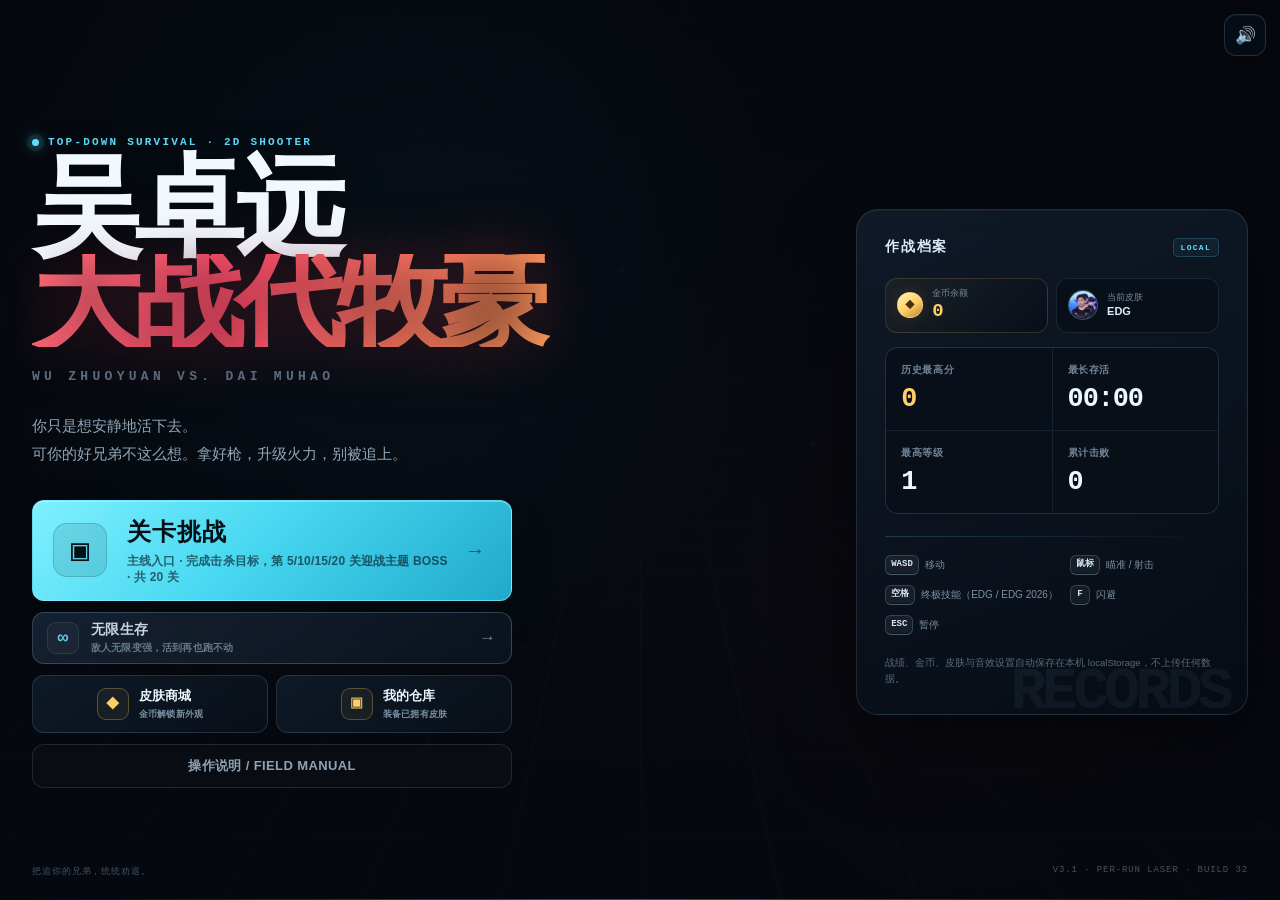
==== index.html @ ed02947d "Make judgment laser per-run only" ====
<!DOCTYPE html>
<html lang="zh-CN">
<head>
  <meta charset="UTF-8">
  <meta name="viewport" content="width=device-width, initial-scale=1.0, maximum-scale=1.0, user-scalable=no, viewport-fit=cover">
  <meta name="theme-color" content="#06090f">
  <meta name="color-scheme" content="dark">
  <meta name="description" content="《吴卓远大战代牧豪》是一款可直接在浏览器游玩的 2D 俯视角生存射击网页游戏。WASD 移动、鼠标瞄准射击，解锁手枪、冲锋枪、霰弹枪、狙击枪和火箭筒，在无限生存与 20 关最终挑战中击败精英追兵和 BOSS。五款皮肤升级为角色形态，EDG 与 EDG 2026 冠军赛限定版拥有各自 Q/E/空格终极技能与底部战斗 HUD；通关赚取金币，在第三关遭遇“吴朝阳的抉择”随机事件，并在第 20 关后进入最终通关结算。支持电脑与手机，免费在线玩。">
  <meta name="keywords" content="吴卓远大战代牧豪,吴卓远,代牧豪,2D射击游戏,俯视角射击,网页游戏,在线小游戏,HTML5游戏,Canvas游戏,生存射击,无限生存,枪战游戏,BOSS战,20关,最终关,角色形态,EDG2026,冠军赛,Q技能,E技能,R技能,暂停一下裁判,紧急转会,十六强重开,金币系统,皮肤商城,角色皮肤,随机事件,吴朝阳,随行伙伴,免费网页游戏">
  <meta name="robots" content="index,follow,max-image-preview:large,max-snippet:-1,max-video-preview:-1">
  <meta name="googlebot" content="index,follow,max-image-preview:large">
  <meta name="author" content="吴卓远大战代牧豪">
  <meta name="google-site-verification" content="rd6OLRNRY1GDaZBG1T4mu1S0ZRoL4ZhMaBnJX_eHh10">
  <meta name="applicable-device" content="pc,mobile">
  <meta name="format-detection" content="telephone=no">
  <meta name="mobile-web-app-capable" content="yes">
  <meta name="apple-mobile-web-app-capable" content="yes">
  <meta name="apple-mobile-web-app-status-bar-style" content="black-translucent">
  <meta name="apple-mobile-web-app-title" content="大战代牧豪">
  <title>吴卓远大战代牧豪 — 2D 俯视角射击生存网页游戏 | 在线免费玩</title>

  <meta property="og:type" content="website">
  <meta property="og:site_name" content="吴卓远大战代牧豪">
  <meta property="og:locale" content="zh_CN">
  <meta property="og:title" content="吴卓远大战代牧豪 — 在线 2D 俯视角生存射击游戏">
  <meta property="og:description" content="拿好枪，升级火力，别被好兄弟追上。五种枪械、精英敌人、BOSS 战、20 关最终挑战、五款角色形态，以及 EDG / EDG 2026 的独立 Q/E/空格终极技能，电脑与手机都能免费在线玩。">
  <meta property="og:image" content="https://qianfanqqq.github.io/wuzhuoyuan-vs-daimuhao/assets/og-cover.png">
  <meta property="og:image:width" content="1200">
  <meta property="og:image:height" content="630">
  <meta property="og:image:alt" content="《吴卓远大战代牧豪》2D 俯视角生存射击网页游戏封面">
  <meta property="og:url" content="https://qianfanqqq.github.io/wuzhuoyuan-vs-daimuhao/">
  <meta name="twitter:card" content="summary_large_image">
  <meta name="twitter:title" content="吴卓远大战代牧豪 — 在线 2D 俯视角生存射击游戏">
  <meta name="twitter:description" content="五种枪械、精英敌人、BOSS 战、20 关最终挑战、五款角色形态，以及 EDG / EDG 2026 的独立 Q/E/空格终极技能。打开浏览器，别被好兄弟追上。">
  <meta name="twitter:image" content="https://qianfanqqq.github.io/wuzhuoyuan-vs-daimuhao/assets/og-cover.png">

  <link id="canonicalLink" rel="canonical" href="https://qianfanqqq.github.io/wuzhuoyuan-vs-daimuhao/">
  <link rel="sitemap" type="application/xml" title="Sitemap" href="sitemap.xml">
  <link rel="manifest" href="site.webmanifest">
  <link rel="preload" as="image" href="assets/skins/edg.png?v=20261020-32" fetchpriority="high">
  <link rel="preload" as="image" href="assets/enemy.png?v=20261020-32" fetchpriority="high">
  <link rel="preload" as="image" href="assets/bullets/edg2026-pomegranate.png?v=20261020-32">
  <link rel="preload" as="image" href="assets/bullets/korean-kimchi.png?v=20261020-32">
  <link rel="preload" as="image" href="assets/bullets/bride-flower.png?v=20261020-32">
  <link rel="preload" as="image" href="assets/bullets/nun-black-sword.png?v=20261020-32">
  <link rel="preload" as="image" href="assets/events/wuchaoyang-portrait.jpg?v=20261020-32">
  <link rel="preload" as="image" href="assets/events/wuchaoyang-avatar.jpg?v=20261020-32">
  <link rel="preload" as="image" href="assets/events/huoda-portrait.jpg?v=20261020-32">
  <link rel="preload" as="image" href="assets/effects/korean-horse.jpg?v=20261020-32">
  <link rel="preload" as="image" href="assets/effects/bride-wings.png?v=20261020-32">
  <link rel="preload" as="image" href="assets/effects/nun-demon-sword.png?v=20261020-32">
  <link rel="preload" as="image" href="assets/effects/nun-demon-bullet.png?v=20261020-32">
  <link rel="preload" as="image" href="assets/effects/nun-tentacle.png?v=20261020-32">
  <link rel="preload" as="image" href="assets/effects/nun-tentacle-impact.png?v=20261020-32">
  <link rel="preload" as="image" href="assets/effects/nun-fire-sword.png?v=20261020-32">
  <link rel="preload" as="image" href="assets/effects/nun-fire-slash.png?v=20261020-32">
  <link rel="preload" as="image" href="assets/effects/nun-fire-enchanted.png?v=20261020-32">
  <link rel="preload" as="image" href="assets/effects/nun-fire-greatsword.png?v=20261020-32">
  <link rel="stylesheet" href="style.css?v=20261020-32">
  <link rel="icon" href="data:image/svg+xml,%3Csvg xmlns='http://www.w3.org/2000/svg' viewBox='0 0 64 64'%3E%3Ccircle cx='32' cy='32' r='30' fill='%230b1119' stroke='%235de1ff' stroke-width='4'/%3E%3Ccircle cx='32' cy='24' r='10' fill='%235de1ff'/%3E%3Cpath d='M14 55c2-13 9-19 18-19s16 6 18 19' fill='%235de1ff'/%3E%3C/svg%3E">
  <link rel="apple-touch-icon" sizes="180x180" href="assets/apple-touch-icon.png">
  <link rel="icon" type="image/png" sizes="192x192" href="assets/icon-192.png">

  <script type="application/ld+json">
  {
    "@context": "https://schema.org",
    "@graph": [
      {
        "@type": "WebSite",
        "name": "吴卓远大战代牧豪",
        "alternateName": "Wu Zhuoyuan vs. Dai Muhao",
        "url": "https://qianfanqqq.github.io/wuzhuoyuan-vs-daimuhao/",
        "description": "一款可直接在浏览器游玩的 2D 俯视角生存射击网页游戏。",
        "inLanguage": "zh-CN"
      },
      {
        "@type": "VideoGame",
        "name": "吴卓远大战代牧豪",
        "alternateName": "Wu Zhuoyuan vs. Dai Muhao",
        "url": "https://qianfanqqq.github.io/wuzhuoyuan-vs-daimuhao/",
        "description": "《吴卓远大战代牧豪》是一款 HTML5 Canvas 制作的 2D 俯视角生存射击网页游戏。玩家可以使用五种枪械、冲刺、换弹和随机升级，在无限生存与 20 关关卡挑战中对抗精英追兵和 BOSS；五款皮肤升级为角色形态，EDG 与 EDG 2026 冠军赛限定版拥有独立的 Q/E/空格终极技能；完成第 20 关进入最终通关结算，通关赚取金币，解锁并装备角色。",
        "genre": ["Survival", "Shooter", "Top-down shooter", "Action"],
        "gamePlatform": ["Web browser", "PC", "Mobile web"],
        "applicationCategory": "Game",
        "operatingSystem": "Any",
        "inLanguage": "zh-CN",
        "isAccessibleForFree": true,
        "playMode": ["SinglePlayer"],
        "offers": {
          "@type": "Offer",
          "price": "0",
          "priceCurrency": "CNY",
          "availability": "https://schema.org/InStock"
        },
        "image": "https://qianfanqqq.github.io/wuzhuoyuan-vs-daimuhao/assets/og-cover.png",
        "screenshot": "https://qianfanqqq.github.io/wuzhuoyuan-vs-daimuhao/screenshots/desktop-gameplay.png"
      }
    ]
  }
  </script>

  <script>
    (function () {
      if (location.protocol !== 'http:' && location.protocol !== 'https:') return;
      var baseUrl = location.origin + location.pathname.replace(/index\.html$/i, '');
      var canonical = document.getElementById('canonicalLink');
      var ogUrl = document.querySelector('meta[property="og:url"]');
      var ogImage = document.querySelector('meta[property="og:image"]');
      var twitterImage = document.querySelector('meta[name="twitter:image"]');
      if (canonical) canonical.setAttribute('href', baseUrl);
      if (ogUrl) ogUrl.setAttribute('content', baseUrl);
      if (ogImage) ogImage.setAttribute('content', new URL('assets/og-cover.png', baseUrl).href);
      if (twitterImage) twitterImage.setAttribute('content', new URL('assets/og-cover.png', baseUrl).href);
    })();
  </script>
</head>
<body data-state="menu">
  <canvas id="gameCanvas" aria-label="吴卓远大战代牧豪游戏画面"></canvas>
  <div class="screen-fx" aria-hidden="true"></div>

  <noscript>
    <div class="seo-fallback">
      <div class="seo-fallback-panel">
        <p class="eyebrow">WU ZHUOYUAN VS. DAI MUHAO</p>
        <h2>吴卓远大战代牧豪 — 2D 俯视角生存射击网页游戏</h2>
        <p>你只是想安静地活下去，可你的好兄弟不这么想。拿好枪，升级火力，别被追上。</p>
        <p>本游戏使用 HTML5 Canvas 原生开发，无需下载客户端，支持电脑和手机浏览器。游戏包含无限生存与关卡挑战两种模式，手枪、冲锋枪、霰弹枪、狙击枪和火箭筒五种枪械，普通敌人、精英敌人与拥有特殊攻击模式的 BOSS。</p>
        <h3>操作方式</h3>
        <p>电脑端：WASD 移动，鼠标瞄准，左键射击，R 换弹，Q/E 释放形态技能，空格释放已实装形态的终极技能，F 闪避，Tab 查看属性，数字键 1–5 切换枪械，ESC 暂停。手机端：左侧摇杆移动，右侧摇杆瞄准，并使用开火、换弹、冲刺、切枪和屏幕底部横向技能按钮。</p>
        <p>请启用 JavaScript 后开始游戏。</p>
      </div>
    </div>
  </noscript>

  <div class="top-controls">
    <button id="soundToggle" class="icon-button" type="button" title="音效开关" aria-label="音效开关">
      <span id="soundIcon" aria-hidden="true">🔊</span>
    </button>
    <button id="pauseButton" class="icon-button pause-button" type="button" title="暂停游戏（ESC）" aria-label="暂停游戏">
      <span aria-hidden="true">Ⅱ</span>
    </button>
  </div>

  <!-- 底部技能栏：桌面与手机共用同一套 DOM 和同一套技能逻辑 -->
  <div id="skillBar" class="skill-bar" aria-label="角色技能">
    <button class="skill-slot skill-q" data-skill="q" type="button" aria-label="Q 极速射击">
      <img class="skill-icon" src="assets/skills/edg-q.svg?v=20261020-32" alt="">
      <span class="skill-key">Q</span>
      <span class="skill-cd-mask" aria-hidden="true"></span>
      <span class="skill-timer" aria-hidden="true"></span>
      <span class="skill-name">极速射击</span>
    </button>
    <button class="skill-slot skill-e" data-skill="e" type="button" aria-label="E 嗜血杀戮">
      <img class="skill-icon" src="assets/skills/edg-e.svg?v=20261020-32" alt="">
      <span class="skill-key">E</span>
      <span class="skill-cd-mask" aria-hidden="true"></span>
      <span class="skill-timer" aria-hidden="true"></span>
      <span class="skill-name">嗜血杀戮</span>
    </button>
    <button class="skill-slot skill-r" data-skill="r" type="button" aria-label="R 终极裁决">
      <img class="skill-icon" src="assets/skills/edg-r.svg?v=20261020-32" alt="">
      <span class="skill-key">空格</span>
      <span class="skill-cd-mask" aria-hidden="true"></span>
      <span class="skill-timer" aria-hidden="true"></span>
      <span class="skill-name">终极裁决</span>
    </button>
    <span class="skill-lock-note">该形态技能尚未开放</span>
  </div>

  <aside id="statsPanel" class="stats-panel" aria-label="角色属性面板" hidden>
    <header class="stats-head">
      <div>
        <p class="eyebrow">FORM STATUS</p>
        <h2 id="statsFormName">EDG</h2>
        <p id="statsFormTitle" class="stats-form-title">极速枪手</p>
      </div>
      <button id="statsCloseBtn" class="icon-button stats-close" type="button" aria-label="关闭属性面板">×</button>
    </header>
    <div class="stats-scroll">
      <section class="stats-section">
        <h3>基础属性</h3>
        <div class="stats-grid">
          <div><span>当前生命</span><strong data-stat="hp">0 / 0</strong></div>
          <div><span>等级</span><strong data-stat="level">1</strong></div>
          <div><span>经验</span><strong data-stat="xp">0 / 0</strong></div>
          <div><span>移动速度</span><strong data-stat="move">0</strong></div>
          <div><span>冲刺冷却</span><strong data-stat="dash">0.0s</strong></div>
          <div><span>当前形态</span><strong data-stat="form">EDG</strong></div>
        </div>
      </section>

      <section class="stats-section">
        <h3>攻击属性</h3>
        <div class="stats-grid">
          <div><span>当前武器</span><strong data-stat="weapon">手枪</strong></div>
          <div><span>基础伤害</span><strong data-stat="baseDamage">0</strong></div>
          <div><span>实际伤害</span><strong data-stat="finalDamage">0</strong></div>
          <div><span>暴击率</span><strong data-stat="critChance">0%</strong></div>
          <div><span>暴击伤害</span><strong data-stat="critDamage">0%</strong></div>
          <div><span>基础射速</span><strong data-stat="baseFireRate">0 /s</strong></div>
          <div><span>实际射速</span><strong data-stat="finalFireRate">0 /s</strong></div>
          <div><span>弹匣容量</span><strong data-stat="mag">0</strong></div>
          <div><span>备用弹药</span><strong data-stat="reserve">—</strong></div>
          <div><span>装填时间</span><strong data-stat="reload">0.0s</strong></div>
          <div><span>穿透能力</span><strong data-stat="pierce">0</strong></div>
          <div><span>当前弹药</span><strong data-stat="ammo">0</strong></div>
        </div>
      </section>

      <section class="stats-section">
        <h3>加成明细</h3>
        <div class="stats-grid">
          <div><span>武器伤害加成</span><strong data-stat="damageBonus">+0%</strong></div>
          <div><span>射速加成</span><strong data-stat="fireRateBonus">+0%</strong></div>
          <div><span>弹药容量加成</span><strong data-stat="magBonus">+0</strong></div>
          <div><span>装填速度加成</span><strong data-stat="reloadBonus">+0%</strong></div>
          <div><span>暴击率加成</span><strong data-stat="critBonus">+0%</strong></div>
          <div><span>暴击伤害加成</span><strong data-stat="critDamageBonus">+0%</strong></div>
        </div>
      </section>

      <section class="stats-section">
        <h3>技能属性</h3>
        <div class="stats-grid">
          <div><span data-stat-label="qState">Q · 极速射击</span><strong data-stat="qState">就绪</strong></div>
          <div><span data-stat-label="eState">E · 嗜血杀戮</span><strong data-stat="eState">就绪</strong></div>
          <div><span data-stat-label="rCharge">R · 击杀充能</span><strong data-stat="rCharge">0 / 30</strong></div>
          <div><span data-stat-label="rShots">R · 镰刀弹</span><strong data-stat="rShots">0 / 5</strong></div>
          <div><span>当前技能持续</span><strong data-stat="skillDuration">0.0s</strong></div>
        </div>
      </section>
      <p class="stats-note">仅显示当前系统真实存在的属性；未实现的成长加成不会虚构。</p>
    </div>
  </aside>

  <main id="uiLayer">
    <!-- ===================== 主菜单 ===================== -->
    <section id="menuScreen" class="screen menu-screen active" aria-label="主菜单">
      <div class="menu-shell">
        <div class="hero">
          <div class="eyebrow"><span class="pulse-dot"></span> TOP-DOWN SURVIVAL · 2D SHOOTER</div>
          <h1 class="game-title">
            <span class="title-line">吴卓远</span>
            <span class="title-line title-accent">大战代牧豪</span>
          </h1>
          <p class="game-subtitle">WU ZHUOYUAN VS. DAI MUHAO</p>
          <p class="game-desc">
            你只是想安静地活下去。<br>
            可你的好兄弟不这么想。拿好枪，升级火力，别被追上。
          </p>

          <div class="menu-buttons">
            <button id="startStageBtn" class="btn btn-primary mode-button mode-button-stage" type="button">
              <span class="mode-icon" aria-hidden="true">▣</span>
              <span class="mode-copy"><strong>关卡挑战</strong><small>主线入口 · 完成击杀目标，第 5/10/15/20 关迎战主题 BOSS · 共 20 关</small></span>
              <span class="button-arrow" aria-hidden="true">→</span>
            </button>
            <button id="startSurvivalBtn" class="btn btn-secondary mode-button mode-button-survival" type="button">
              <span class="mode-icon" aria-hidden="true">∞</span>
              <span class="mode-copy"><strong>无限生存</strong><small>敌人无限变强，活到再也跑不动</small></span>
              <span class="button-arrow" aria-hidden="true">→</span>
            </button>
            <div class="menu-store-row">
              <button id="menuShopBtn" class="btn btn-store-entry" type="button">
                <span class="store-entry-icon" aria-hidden="true">◆</span>
                <span class="store-entry-copy"><strong>皮肤商城</strong><small>金币解锁新外观</small></span>
              </button>
              <button id="menuInventoryBtn" class="btn btn-store-entry" type="button">
                <span class="store-entry-icon" aria-hidden="true">▣</span>
                <span class="store-entry-copy"><strong>我的仓库</strong><small>装备已拥有皮肤</small></span>
              </button>
            </div>
            <button id="instructionsBtn" class="btn btn-ghost" type="button">操作说明 / FIELD MANUAL</button>
          </div>
        </div>

        <aside class="records-panel" aria-label="历史记录">
          <div class="panel-heading">
            <span>作战档案</span>
            <span class="panel-tag">LOCAL</span>
          </div>
          <div class="player-meta">
            <div class="wallet-tile">
              <span class="coin-orb" aria-hidden="true">◆</span>
              <div class="wallet-copy"><span>金币余额</span><strong id="menuCoins">0</strong></div>
            </div>
            <div class="equipped-tile">
              <img id="menuSkinImage" src="assets/skins/edg.png?v=20261020-32" alt="当前装备皮肤">
              <div class="wallet-copy"><span>当前皮肤</span><strong id="menuSkinName">EDG</strong></div>
            </div>
          </div>
          <div class="record-grid">
            <div class="record-item">
              <span class="record-label">历史最高分</span>
              <strong id="bestScore" class="record-value">0</strong>
            </div>
            <div class="record-item">
              <span class="record-label">最长存活</span>
              <strong id="bestTime" class="record-value">00:00</strong>
            </div>
            <div class="record-item">
              <span class="record-label">最高等级</span>
              <strong id="bestLevel" class="record-value">1</strong>
            </div>
            <div class="record-item">
              <span class="record-label">累计击败</span>
              <strong id="totalKills" class="record-value">0</strong>
            </div>
          </div>
          <div class="records-divider"></div>
          <div class="quick-controls">
            <span><kbd>WASD</kbd> 移动</span>
            <span><kbd>鼠标</kbd> 瞄准 / 射击</span>
            <span><kbd>空格</kbd> 终极技能（EDG / EDG 2026）</span>
            <span><kbd>F</kbd> 闪避</span>
            <span><kbd>ESC</kbd> 暂停</span>
          </div>
          <p class="save-note">战绩、金币、皮肤与音效设置自动保存在本机 localStorage，不上传任何数据。</p>
        </aside>
      </div>
      <div class="menu-footer">
        <span>把追你的兄弟，统统劝退。</span>
        <span class="menu-footer-version">v3.1 · PER-RUN LASER · BUILD 32</span>
      </div>
    </section>

    <!-- ===================== 升级 ===================== -->
    <section id="upgradeScreen" class="screen overlay-screen upgrade-screen" aria-label="升级界面">
      <div class="upgrade-shell">
        <div class="upgrade-heading">
          <p class="eyebrow">LEVEL UP · 战力提升</p>
          <h2>选择一项强化</h2>
          <p class="upgrade-sub" id="upgradeSub">游戏已暂停。每一次选择都会真实改变你的属性。</p>
        </div>
        <div id="upgradeCards" class="upgrade-cards"></div>
        <p class="upgrade-hint">点击卡片，或按 <kbd>1</kbd> / <kbd>2</kbd> / <kbd>3</kbd> 选择</p>
      </div>
    </section>

    <!-- ===================== 暂停 ===================== -->
    <section id="pauseScreen" class="screen overlay-screen pause-screen" aria-label="暂停界面">
      <div class="panel pause-panel">
        <p class="eyebrow">TAKE A BREATH</p>
        <h2>暂停一下</h2>
        <p class="panel-sub" id="pauseMode">无限生存 · 游戏已暂停</p>
        <div class="pause-stats">
          <div><span>存活时间</span><strong id="pauseTime">00:00</strong></div>
          <div><span>击败敌人</span><strong id="pauseKills">0</strong></div>
          <div><span>当前等级</span><strong id="pauseLevel">1</strong></div>
        </div>
        <div class="pause-store-actions">
          <button id="pauseShopBtn" class="btn btn-ghost" type="button">皮肤商城</button>
          <button id="pauseInventoryBtn" class="btn btn-ghost" type="button">我的仓库</button>
          <button id="pauseStatsBtn" class="btn btn-ghost" type="button">属性面板</button>
          <button id="pauseSkillsBtn" class="btn btn-ghost" type="button">技能介绍</button>
        </div>
        <div class="panel-actions">
          <button id="resumeBtn" class="btn btn-primary" type="button">继续游戏</button>
          <button id="pauseRestartBtn" class="btn btn-secondary" type="button">重新开始</button>
          <button id="pauseMenuBtn" class="btn btn-ghost" type="button">返回主菜单</button>
        </div>
        <p class="panel-tip">按 <kbd>ESC</kbd> 或 <kbd>P</kbd> 继续</p>
      </div>
    </section>

    <!-- ===================== 技能介绍 ===================== -->
    <section id="skillIntroScreen" class="screen overlay-screen skill-intro-screen" aria-label="技能介绍">
      <div class="panel skill-intro-panel">
        <div class="skill-intro-head">
          <div>
            <p class="eyebrow">SKILL BRIEF</p>
            <h2>技能介绍</h2>
            <p class="panel-sub" id="skillIntroForm">当前形态</p>
          </div>
          <button id="skillIntroClose" class="skill-intro-close" type="button" aria-label="关闭技能介绍">×</button>
        </div>
        <div id="skillIntroGrid" class="skill-intro-grid"></div>
        <div class="panel-actions">
          <button id="skillIntroBack" class="btn btn-primary" type="button">返回暂停</button>
        </div>
      </div>
    </section>

    <!-- ===================== 结算 ===================== -->
    <section id="gameOverScreen" class="screen overlay-screen gameover-screen" aria-label="游戏结算">
      <div class="panel result-panel">
        <p class="eyebrow danger">RUN TERMINATED</p>
        <h2 id="resultTitle">你被追上了……</h2>
        <p class="panel-sub" id="gameOverMode">无限生存 · 本局结束</p>
        <div id="newRecordBadge" class="new-record" hidden>★ 新纪录</div>

        <div class="result-score-wrap">
          <span>最终得分</span>
          <strong id="resultScore">0</strong>
        </div>

        <div class="result-stats">
          <div><span>存活时间</span><strong id="resultTime">00:00</strong></div>
          <div><span>击败敌人</span><strong id="resultKills">0</strong></div>
          <div><span>最高等级</span><strong id="resultLevel">1</strong></div>
          <div id="resultStageWrap"><span>到达关卡</span><strong id="resultStage">1</strong></div>
        </div>

        <p class="result-best" id="gameOverBest">历史最高分：0</p>

        <div class="panel-actions row-actions">
          <button id="restartBtn" class="btn btn-primary" type="button">重新开始</button>
          <button id="gameOverMenuBtn" class="btn btn-secondary" type="button">返回主菜单</button>
        </div>
        <p class="result-quote">“下次，别追了。”</p>
      </div>
    </section>

    <!-- ===================== 最终通关 ===================== -->
    <section id="victoryScreen" class="screen overlay-screen victory-screen" aria-label="最终通关结算">
      <div class="victory-panel">
        <p class="eyebrow">FINAL STAGE CLEAR · 第 20 关</p>
        <div class="victory-emblem" aria-hidden="true"><span>20</span></div>
        <h2>恭喜通关！</h2>
        <p class="victory-subtitle">你完成了全部 20 关，追兵的故事暂时告一段落。</p>
        <div id="victoryRecordBadge" class="victory-record-badge" hidden></div>

        <div class="victory-stats">
          <div><span>通关关卡</span><strong id="victoryStage">20</strong></div>
          <div><span>击败敌人</span><strong id="victoryKills">0</strong></div>
          <div><span>本局获得金币</span><strong id="victoryCoins">0</strong></div>
          <div><span>存活时间</span><strong id="victoryTime">00:00</strong></div>
          <div><span>最终得分</span><strong id="victoryScore">0</strong></div>
        </div>

        <p class="victory-best" id="victoryBest">历史最高分：0</p>
        <div class="victory-actions">
          <button id="victoryRestartBtn" class="btn btn-primary" type="button">重新开始</button>
          <button id="victoryMenuBtn" class="btn btn-secondary" type="button">返回主菜单</button>
        </div>
        <p class="victory-quote">“这一次，终于没人追了。”</p>
      </div>
    </section>

    <!-- ===================== 皮肤商城 ===================== -->
    <section id="shopScreen" class="screen overlay-screen store-screen" aria-label="皮肤商城">
      <div class="store-shell">
        <header class="store-header">
          <button id="shopBackBtn" class="icon-button store-back" type="button" aria-label="返回上一级">←</button>
          <div class="store-heading">
            <p class="eyebrow">SKIN STORE · 外观收藏</p>
            <h2>皮肤商城</h2>
            <p>使用关卡金币解锁角色外观。皮肤只改变外观，不影响生命、碰撞、枪械或技能。</p>
          </div>
          <div class="store-wallet">
            <span class="coin-orb" aria-hidden="true">◆</span>
            <div><span>金币余额</span><strong id="shopCoins">0</strong></div>
          </div>
        </header>
        <div id="shopMessage" class="store-message" aria-live="polite"></div>
        <div id="shopCards" class="store-grid" aria-label="皮肤商品列表"></div>
        <p class="store-footnote">默认皮肤 EDG 永久拥有。购买后需要手动点击“装备”，不会自动覆盖当前外观。</p>
      </div>
    </section>

    <!-- ===================== 皮肤仓库 ===================== -->
    <section id="inventoryScreen" class="screen overlay-screen store-screen" aria-label="皮肤仓库">
      <div class="store-shell">
        <header class="store-header">
          <button id="inventoryBackBtn" class="icon-button store-back" type="button" aria-label="返回上一级">←</button>
          <div class="store-heading">
            <p class="eyebrow">SKIN VAULT · 我的收藏</p>
            <h2>我的仓库</h2>
            <p>这里只显示已经拥有的皮肤。切换装备不消耗金币。</p>
          </div>
          <div class="store-wallet">
            <span class="coin-orb" aria-hidden="true">◆</span>
            <div><span>金币余额</span><strong id="inventoryCoins">0</strong></div>
          </div>
        </header>
        <div class="inventory-summary">
          <div><span>已拥有皮肤</span><strong id="inventoryCount">1 / 5</strong></div>
          <div><span>当前装备</span><strong id="inventoryEquipped">EDG</strong></div>
        </div>
        <div id="inventoryMessage" class="store-message" aria-live="polite"></div>
        <div id="inventoryCards" class="store-grid inventory-grid" aria-label="已拥有皮肤列表"></div>
        <p class="store-footnote">未拥有的皮肤不会出现在仓库中。装备状态会自动保存到本机。</p>
      </div>
    </section>

    <!-- ===================== 随机事件：吴朝阳的抉择 ===================== -->
    <section id="eventScreen" class="screen overlay-screen event-screen" aria-label="随机事件：吴朝阳的抉择">
      <div class="event-panel" id="eventPanel">
        <div class="event-portrait-col">
          <div class="event-portrait-frame" id="eventPortraitFrame">
            <div class="event-portrait-fallback" aria-hidden="true">吴</div>
            <img id="eventPortrait" alt="吴朝阳立绘">
            <div class="event-portrait-vignette" aria-hidden="true"></div>
            <div class="event-portrait-stamp">EVENT 01</div>
            <div class="event-hearts" id="eventHearts" aria-hidden="true"></div>
          </div>
          <div class="event-affinity">
            <div class="event-affinity-label"><span>好感度</span><strong id="eventAffinityValue">0</strong></div>
            <div class="event-affinity-track"><span id="eventAffinityFill"></span></div>
            <span class="event-affinity-note" id="eventAffinityNote">随行伙伴：未解锁</span>
          </div>
        </div>
        <div class="event-copy">
          <div class="event-topline">
            <span class="eyebrow">RANDOM EVENT · 第三关之后</span>
            <span class="panel-tag">STORY</span>
          </div>
          <div class="event-speaker">
            <h2 id="eventName">吴朝阳</h2>
            <span id="eventRole">第三关尽头的不速之客</span>
          </div>
          <p class="event-text" id="eventText" aria-live="polite"></p>
          <div class="event-choices" id="eventChoices"></div>
          <div class="event-footer" id="eventFooter"></div>
        </div>
      </div>
    </section>

    <!-- ===================== 事件奖励 ===================== -->
    <section id="eventRewardScreen" class="screen overlay-screen event-screen event-reward-screen" aria-label="吴朝阳的抉择：战斗奖励">
      <div class="event-reward-panel">
        <div class="event-reward-head">
          <p class="eyebrow">EVENT CLEAR · 吴朝阳的抉择</p>
          <h2 id="eventRewardTitle">战斗胜利</h2>
          <p id="eventRewardText">你击败了抉择之影，获得了一次选择强化词条的机会。</p>
        </div>
        <div class="event-coin-award">
          <span class="coin-orb" aria-hidden="true">◆</span>
          <div><span>金币奖励</span><strong id="eventCoinReward">+500</strong></div>
          <small id="eventCoinNote">首次击败奖励</small>
        </div>
        <div id="eventRewardCards" class="event-reward-cards"></div>
        <div id="eventRewardFooter" class="event-reward-footer"></div>
      </div>
    </section>

    <!-- ===================== 操作说明 ===================== -->
    <div id="instructionsModal" class="modal" hidden>
      <div class="modal-card" role="dialog" aria-modal="true" aria-labelledby="instructionsTitle">
        <div class="modal-header">
          <div>
            <p class="eyebrow">FIELD MANUAL</p>
            <h2 id="instructionsTitle">操作说明</h2>
          </div>
          <button id="closeInstructionsBtn" class="icon-button close-button" type="button" aria-label="关闭操作说明">×</button>
        </div>

        <div class="control-columns">
          <section class="control-block">
            <h3><span class="control-icon">⌨</span> 电脑端</h3>
            <ul class="key-list">
              <li><span><kbd>W</kbd><kbd>A</kbd><kbd>S</kbd><kbd>D</kbd></span><em>向任意方向移动</em></li>
              <li><span><kbd>鼠标</kbd></span><em>瞄准，准星方向即子弹方向</em></li>
              <li><span><kbd>鼠标左键</kbd></span><em>射击 / 按住连续射击</em></li>
              <li><span><kbd>R</kbd></span><em>换弹</em></li>
              <li><span><kbd>Q</kbd> / <kbd>E</kbd> / <kbd>空格</kbd></span><em>释放当前形态技能；空格为已实装形态的大招</em></li>
              <li><span><kbd>Tab</kbd></span><em>显示 / 隐藏角色属性面板</em></li>
              <li><span><kbd>空格</kbd></span><em>EDG / EDG 2026 终极技能；其他形态仍为冲刺</em></li>
              <li><span><kbd>F</kbd></span><em>闪避（有冷却，闪避时无敌）</em></li>
              <li><span><kbd>1</kbd>—<kbd>5</kbd></span><em>切换已解锁的枪械</em></li>
              <li><span><kbd>ESC</kbd> / <kbd>P</kbd></span><em>暂停 / 继续</em></li>
            </ul>
          </section>

          <section class="control-block">
            <h3><span class="control-icon">◉</span> 手机端</h3>
            <ul class="key-list">
              <li><span><kbd>左摇杆</kbd></span><em>移动</em></li>
              <li><span><kbd>右摇杆</kbd></span><em>瞄准</em></li>
              <li><span><kbd>射击</kbd></span><em>开火（未操作右摇杆时会辅助瞄准最近敌人）</em></li>
              <li><span><kbd>换弹</kbd></span><em>手动装填</em></li>
              <li><span><kbd>冲刺</kbd></span><em>短距离无敌位移</em></li>
              <li><span><kbd>切枪</kbd></span><em>在已解锁枪械间循环切换</em></li>
              <li><span><kbd>Q / E / R</kbd></span><em>点击屏幕底部横向技能图标释放；R 图标代表大招，不绑定键盘 R</em></li>
            </ul>
          </section>
        </div>

        <div class="manual-note">
          <strong>生存提示：</strong>击杀敌人会掉落经验球，升级时可在三张卡片中选择强化。数字键切换枪械时，未解锁的枪械无法使用。每隔一段时间会出现拥有独立血条的 BOSS。
        </div>

        <button id="instructionsDoneBtn" class="btn btn-primary modal-done" type="button">了解了，开跑</button>
      </div>
    </div>
  </main>

  <!-- ===================== 手机虚拟控制 ===================== -->
  <div id="touchControls" class="touch-controls" aria-hidden="true">
    <div id="moveJoystick" class="joystick move-joystick">
      <div id="moveStick" class="joystick-base">
        <span class="joystick-cross"></span>
        <div id="moveKnob" class="joystick-knob"></div>
      </div>
      <span class="joystick-label">移动</span>
    </div>

    <div id="aimJoystick" class="joystick aim-joystick">
      <div id="aimStick" class="joystick-base aim-base">
        <span class="joystick-cross"></span>
        <div id="aimKnob" class="joystick-knob"></div>
      </div>
      <span class="joystick-label">瞄准</span>
    </div>

    <div class="touch-actions">
      <button id="fireBtn" class="touch-button fire-button" type="button" aria-label="射击">开火</button>
      <button id="dashBtn" class="touch-button dash-button" type="button" aria-label="冲刺">冲刺</button>
      <button id="reloadBtn" class="touch-button small-button reload-button" type="button" aria-label="换弹">换弹</button>
      <button id="switchBtn" class="touch-button small-button switch-button" type="button" aria-label="切换枪械">切枪</button>
    </div>
  </div>

  <div id="rotateHint" class="rotate-hint" role="dialog" aria-modal="true" aria-label="请横屏游玩">
    <div class="rotate-card">
      <div class="rotate-icon" aria-hidden="true">↻</div>
      <strong>请将手机横置</strong>
      <p>本游戏已统一为横屏战斗，横屏后会自动恢复操作。</p>
      <button id="rotateLockBtn" class="btn btn-primary" type="button">全屏并锁定横屏</button>
      <small id="rotateHintMsg">若浏览器不允许自动旋转，请手动旋转手机。</small>
    </div>
  </div>

  <script src="events.js?v=20261020-32" defer></script>
  <script src="forms.js?v=20261020-32" defer></script>
  <script src="game.js?v=20261020-32" defer></script>
</body>
</html>
---- style.css ----
/* =========================================================
   《吴卓远大战代牧豪》— 暗色现代游戏 UI
   纯 HTML / CSS / Canvas，无外部资源
   ========================================================= */

:root {
  --bg: #05080e;
  --bg-soft: #090f19;
  --panel: rgba(11, 18, 29, 0.88);
  --panel-strong: rgba(13, 22, 35, 0.97);
  --line: rgba(120, 188, 220, 0.17);
  --line-strong: rgba(93, 225, 255, 0.42);
  --text: #e9f4ff;
  --muted: #8194aa;
  --muted-strong: #a9bdce;
  --cyan: #5de1ff;
  --cyan-deep: #16a8c8;
  --red: #ff4f6d;
  --orange: #ffad54;
  --gold: #ffcf66;
  --green: #66e6a8;
  --violet: #a78bfa;
  --shadow: 0 30px 90px rgba(0, 0, 0, 0.55);
  --radius: 18px;
  --font-main: "Segoe UI", "PingFang SC", "Hiragino Sans GB", "Microsoft YaHei", "Noto Sans SC", sans-serif;
  --font-mono: "Cascadia Mono", "SFMono-Regular", Consolas, "Liberation Mono", monospace;
}

* {
  box-sizing: border-box;
}

[hidden] {
  display: none !important;
}

html,
body {
  width: 100%;
  height: 100%;
  margin: 0;
  padding: 0;
}

html {
  background: var(--bg);
  color-scheme: dark;
}

body {
  position: fixed;
  inset: 0;
  overflow: hidden;
  overscroll-behavior: none;
  background:
    radial-gradient(circle at 18% 12%, rgba(28, 108, 139, 0.16), transparent 36%),
    radial-gradient(circle at 82% 88%, rgba(120, 30, 54, 0.12), transparent 38%),
    var(--bg);
  color: var(--text);
  font-family: var(--font-main);
  font-size: 16px;
  -webkit-font-smoothing: antialiased;
  text-rendering: optimizeLegibility;
  user-select: none;
  -webkit-user-select: none;
  -webkit-tap-highlight-color: transparent;
}

button,
input,
select {
  font: inherit;
}

button {
  color: inherit;
  -webkit-tap-highlight-color: transparent;
}

button:focus {
  outline: none;
}

button:focus-visible {
  outline: 2px solid var(--cyan);
  outline-offset: 3px;
}

::selection {
  color: #071018;
  background: var(--cyan);
}

#gameCanvas {
  position: fixed;
  inset: 0;
  display: block;
  width: 100vw;
  height: 100vh;
  height: 100dvh;
  touch-action: none;
  background: var(--bg);
}

/* 无 JavaScript 时的可读内容，同时供不支持脚本的抓取器读取。 */
.seo-fallback {
  position: fixed;
  inset: 0;
  z-index: 300;
  display: grid;
  padding: 24px;
  place-items: center;
  overflow-y: auto;
  background:
    radial-gradient(circle at 25% 20%, rgba(25, 127, 159, 0.2), transparent 40%),
    radial-gradient(circle at 80% 82%, rgba(153, 39, 64, 0.17), transparent 42%),
    #05080e;
}

.seo-fallback-panel {
  width: min(720px, 100%);
  padding: 34px;
  border: 1px solid var(--line);
  border-radius: 22px;
  background: rgba(9, 16, 26, 0.9);
  box-shadow: var(--shadow);
}

.seo-fallback-panel h2 {
  margin-bottom: 18px;
  color: #f1f9ff;
  font-size: clamp(26px, 5vw, 40px);
  line-height: 1.2;
}

.seo-fallback-panel h3 {
  margin: 24px 0 8px;
  color: var(--cyan);
  font-size: 18px;
}

.seo-fallback-panel p {
  color: #9db1c2;
  font-size: 14px;
  line-height: 1.85;
}

.seo-fallback-panel .eyebrow {
  color: var(--cyan);
}

body[data-state="playing"]:not(.touch) #gameCanvas {
  cursor: none;
}

/* 很轻的 CRT 扫描线与暗角，不拦截操作 */
.screen-fx {
  position: fixed;
  inset: 0;
  z-index: 4;
  pointer-events: none;
  opacity: 0.38;
  background:
    radial-gradient(ellipse at center, transparent 48%, rgba(0, 0, 0, 0.55) 118%),
    repeating-linear-gradient(
      to bottom,
      rgba(255, 255, 255, 0.016) 0,
      rgba(255, 255, 255, 0.016) 1px,
      transparent 1px,
      transparent 4px
    );
  mix-blend-mode: normal;
}

/* =========================================================
   通用屏幕与面板
   ========================================================= */

.screen {
  position: fixed;
  inset: 0;
  z-index: 20;
  display: none;
  width: 100%;
  min-height: 100vh;
  min-height: 100dvh;
  overflow-y: auto;
  overscroll-behavior: contain;
  -webkit-overflow-scrolling: touch;
  touch-action: pan-y;
}

.screen.active {
  display: flex;
}

.overlay-screen {
  align-items: center;
  justify-content: center;
  padding:
    max(24px, env(safe-area-inset-top))
    max(18px, env(safe-area-inset-right))
    max(24px, env(safe-area-inset-bottom))
    max(18px, env(safe-area-inset-left));
  background:
    radial-gradient(circle at 50% 22%, rgba(41, 119, 149, 0.12), transparent 42%),
    rgba(3, 6, 11, 0.66);
  -webkit-backdrop-filter: blur(9px) saturate(0.9);
  backdrop-filter: blur(9px) saturate(0.9);
}

.panel {
  position: relative;
  width: min(600px, 100%);
  padding: 34px 36px 30px;
  overflow: hidden;
  border: 1px solid var(--line);
  border-radius: 24px;
  background:
    linear-gradient(145deg, rgba(18, 29, 45, 0.97), rgba(7, 12, 20, 0.98)),
    var(--panel-strong);
  box-shadow: var(--shadow), inset 0 1px 0 rgba(255, 255, 255, 0.05);
}

.panel::before {
  content: "";
  position: absolute;
  inset: 0 0 auto;
  height: 1px;
  background: linear-gradient(90deg, transparent, rgba(93, 225, 255, 0.55), transparent);
  opacity: 0.75;
}

.panel::after {
  content: "";
  position: absolute;
  top: -120px;
  right: -100px;
  width: 260px;
  height: 260px;
  border-radius: 50%;
  pointer-events: none;
  background: radial-gradient(circle, rgba(93, 225, 255, 0.08), transparent 68%);
}

.eyebrow {
  display: flex;
  align-items: center;
  gap: 9px;
  margin: 0 0 12px;
  color: var(--cyan);
  font-family: var(--font-mono);
  font-size: 11px;
  font-weight: 700;
  letter-spacing: 0.2em;
  text-transform: uppercase;
}

.eyebrow.danger {
  color: var(--red);
}

.pulse-dot {
  display: inline-block;
  width: 7px;
  height: 7px;
  flex: 0 0 auto;
  border-radius: 50%;
  background: var(--cyan);
  box-shadow: 0 0 0 5px rgba(93, 225, 255, 0.09), 0 0 14px var(--cyan);
  animation: pulseDot 1.8s ease-in-out infinite;
}

@keyframes pulseDot {
  0%, 100% { transform: scale(0.82); opacity: 0.72; }
  50% { transform: scale(1.18); opacity: 1; }
}

h1,
h2,
h3,
p {
  margin-top: 0;
}

.panel h2,
.upgrade-shell h2,
.modal-card h2 {
  margin-bottom: 10px;
  font-size: clamp(30px, 4vw, 42px);
  font-weight: 900;
  letter-spacing: -0.03em;
  line-height: 1.05;
}

.panel-sub {
  margin-bottom: 24px;
  color: var(--muted);
  font-size: 14px;
  line-height: 1.65;
}

.panel-actions {
  display: flex;
  flex-direction: column;
  gap: 10px;
  margin-top: 24px;
}

.row-actions {
  flex-direction: row;
}

.row-actions .btn {
  flex: 1;
}

.panel-tip {
  margin: 18px 0 0;
  color: #63768a;
  font-size: 12px;
  text-align: center;
}

kbd {
  display: inline-grid;
  min-width: 22px;
  min-height: 22px;
  padding: 2px 6px;
  place-items: center;
  border: 1px solid rgba(151, 199, 220, 0.23);
  border-bottom-color: rgba(151, 199, 220, 0.36);
  border-radius: 6px;
  background: rgba(255, 255, 255, 0.055);
  box-shadow: inset 0 -1px 0 rgba(0, 0, 0, 0.35);
  color: #d6e7f5;
  font-family: var(--font-mono);
  font-size: 11px;
  font-weight: 600;
  line-height: 1;
}

/* =========================================================
   按钮
   ========================================================= */

.btn {
  position: relative;
  display: inline-flex;
  align-items: center;
  justify-content: center;
  min-height: 48px;
  padding: 12px 20px;
  border: 1px solid transparent;
  border-radius: 12px;
  background: transparent;
  color: var(--text);
  font-weight: 800;
  letter-spacing: 0.01em;
  cursor: pointer;
  transition:
    transform 160ms ease,
    border-color 160ms ease,
    background 160ms ease,
    box-shadow 160ms ease,
    color 160ms ease;
}

.btn:hover {
  transform: translateY(-2px);
}

.btn:active {
  transform: translateY(0) scale(0.99);
}

.btn-primary {
  border-color: rgba(128, 238, 255, 0.62);
  background: linear-gradient(135deg, #7ff0ff 0%, #48d8f1 45%, #20a9cc 100%);
  box-shadow: 0 10px 38px rgba(47, 202, 232, 0.2), inset 0 1px 0 rgba(255, 255, 255, 0.55);
  color: #041016;
}

.btn-primary:hover {
  box-shadow: 0 14px 44px rgba(47, 202, 232, 0.33), inset 0 1px 0 rgba(255, 255, 255, 0.6);
}

.btn-secondary {
  border-color: rgba(117, 170, 202, 0.34);
  background: linear-gradient(145deg, rgba(28, 43, 62, 0.82), rgba(13, 21, 33, 0.92));
  color: #dbeeff;
}

.btn-secondary:hover {
  border-color: rgba(93, 225, 255, 0.44);
  background: linear-gradient(145deg, rgba(33, 55, 75, 0.9), rgba(14, 24, 37, 0.96));
}

.btn-ghost {
  min-height: 42px;
  border-color: rgba(128, 160, 186, 0.18);
  background: rgba(255, 255, 255, 0.018);
  color: #8da3b7;
  font-size: 13px;
  font-weight: 600;
  letter-spacing: 0.03em;
}

.btn-ghost:hover {
  border-color: rgba(128, 160, 186, 0.33);
  background: rgba(255, 255, 255, 0.04);
  color: #c1d6e7;
}

.icon-button {
  display: grid;
  width: 42px;
  height: 42px;
  padding: 0;
  place-items: center;
  border: 1px solid rgba(125, 177, 203, 0.22);
  border-radius: 12px;
  background: rgba(8, 14, 23, 0.84);
  box-shadow: 0 8px 24px rgba(0, 0, 0, 0.3), inset 0 1px 0 rgba(255, 255, 255, 0.045);
  color: #c6dbe9;
  font-size: 17px;
  line-height: 1;
  cursor: pointer;
  -webkit-backdrop-filter: blur(10px);
  backdrop-filter: blur(10px);
  transition: transform 150ms ease, background 150ms ease, border-color 150ms ease;
}

.icon-button:hover {
  transform: translateY(-1px);
  border-color: rgba(93, 225, 255, 0.4);
  background: rgba(16, 29, 43, 0.94);
}

.icon-button:active {
  transform: scale(0.95);
}

.top-controls {
  position: fixed;
  top: max(14px, env(safe-area-inset-top));
  right: max(14px, env(safe-area-inset-right));
  z-index: 80;
  display: flex;
  gap: 8px;
}

.pause-button {
  display: none;
  font-size: 14px;
  letter-spacing: -0.1em;
}

body[data-state="playing"] .pause-button {
  display: grid;
}

/* =========================================================
   主菜单
   ========================================================= */

.menu-screen {
  align-items: center;
  justify-content: center;
  padding:
    max(52px, env(safe-area-inset-top))
    max(32px, env(safe-area-inset-right))
    max(28px, env(safe-area-inset-bottom))
    max(32px, env(safe-area-inset-left));
  background:
    linear-gradient(90deg, rgba(5, 8, 14, 0.94) 0%, rgba(5, 8, 14, 0.74) 47%, rgba(5, 8, 14, 0.9) 100%),
    radial-gradient(circle at 22% 32%, rgba(29, 137, 169, 0.14), transparent 38%),
    radial-gradient(circle at 82% 68%, rgba(167, 38, 68, 0.13), transparent 40%);
}

.menu-screen::before {
  content: "";
  position: absolute;
  inset: 0;
  pointer-events: none;
  opacity: 0.4;
  background-image:
    linear-gradient(rgba(89, 164, 198, 0.055) 1px, transparent 1px),
    linear-gradient(90deg, rgba(89, 164, 198, 0.055) 1px, transparent 1px);
  background-size: 64px 64px;
  -webkit-mask-image: radial-gradient(ellipse at center, #000 0%, transparent 76%);
  mask-image: radial-gradient(ellipse at center, #000 0%, transparent 76%);
  transform: perspective(680px) rotateX(54deg) scale(1.6) translateY(20%);
  transform-origin: 50% 80%;
}

.menu-screen::after {
  content: "";
  position: absolute;
  inset: auto 0 0;
  height: 1px;
  background: linear-gradient(90deg, transparent, rgba(93, 225, 255, 0.36), transparent);
}

.menu-shell {
  position: relative;
  z-index: 2;
  display: grid;
  grid-template-columns: minmax(0, 1.35fr) minmax(310px, 0.72fr);
  align-items: center;
  gap: clamp(42px, 7vw, 104px);
  width: min(1220px, 100%);
  margin: auto;
}

.hero {
  min-width: 0;
}

.game-title {
  margin: 0;
  font-size: clamp(62px, 8.6vw, 128px);
  font-weight: 950;
  letter-spacing: -0.075em;
  line-height: 0.85;
}

.title-line {
  display: block;
  width: fit-content;
  color: #f1f9ff;
  text-shadow: 0 8px 40px rgba(0, 0, 0, 0.42);
}

.title-accent {
  padding-right: 0.08em;
  background: linear-gradient(112deg, #ff6c79 0%, #ff4f6d 40%, #ff9d5b 100%);
  background-clip: text;
  -webkit-background-clip: text;
  -webkit-text-fill-color: transparent;
  filter: drop-shadow(0 0 28px rgba(255, 79, 109, 0.25));
}

.game-subtitle {
  margin: 22px 0 0;
  color: #5c7185;
  font-family: var(--font-mono);
  font-size: clamp(10px, 1.15vw, 13px);
  font-weight: 700;
  letter-spacing: 0.33em;
}

.game-desc {
  max-width: 540px;
  margin: 28px 0 32px;
  color: #91a6b9;
  font-size: clamp(13px, 1.25vw, 15px);
  line-height: 1.85;
}

.menu-buttons {
  display: flex;
  flex-direction: column;
  gap: 11px;
  width: min(480px, 100%);
}

.mode-button {
  display: grid;
  grid-template-columns: 46px minmax(0, 1fr) 24px;
  align-items: center;
  gap: 14px;
  min-height: 70px;
  padding: 11px 17px;
  text-align: left;
}

.mode-button .mode-copy {
  display: flex;
  flex-direction: column;
  gap: 4px;
  min-width: 0;
}

.mode-button .mode-copy strong {
  font-size: 17px;
  font-weight: 900;
  letter-spacing: 0.02em;
}

.mode-button .mode-copy small {
  color: rgba(4, 16, 22, 0.62);
  font-size: 11px;
  font-weight: 650;
  line-height: 1.35;
}

.btn-secondary.mode-button .mode-copy small {
  color: #71879a;
}

.mode-icon {
  display: grid;
  width: 44px;
  height: 44px;
  place-items: center;
  border: 1px solid rgba(4, 16, 22, 0.16);
  border-radius: 12px;
  background: rgba(4, 16, 22, 0.1);
  font-family: var(--font-mono);
  font-size: 24px;
  font-weight: 700;
}

.btn-secondary .mode-icon {
  border-color: rgba(125, 177, 203, 0.18);
  background: rgba(255, 255, 255, 0.035);
  color: var(--cyan);
}

.button-arrow {
  color: inherit;
  font-size: 20px;
  opacity: 0.56;
  transition: transform 160ms ease, opacity 160ms ease;
}

.mode-button:hover .button-arrow {
  transform: translateX(4px);
  opacity: 0.95;
}

.mode-button-stage {
  min-height: 96px;
  grid-template-columns: 58px minmax(0, 1fr) 26px;
  gap: 16px;
  padding: 15px 20px;
  box-shadow:
    0 16px 38px rgba(0, 0, 0, 0.22),
    inset 0 1px 0 rgba(255, 255, 255, 0.32);
}

.mode-button-stage .mode-icon {
  width: 54px;
  height: 54px;
  border-radius: 14px;
  font-size: 30px;
}

.mode-button-stage .mode-copy {
  gap: 5px;
}

.mode-button-stage .mode-copy strong {
  font-size: 24px;
  letter-spacing: 0.04em;
}

.mode-button-stage .mode-copy small {
  font-size: 12px;
}

.mode-button-survival {
  min-height: 52px;
  grid-template-columns: 34px minmax(0, 1fr) 18px;
  gap: 10px;
  padding: 7px 14px;
  opacity: 0.9;
}

.mode-button-survival .mode-icon {
  width: 32px;
  height: 32px;
  border-radius: 9px;
  font-size: 18px;
}

.mode-button-survival .mode-copy {
  gap: 2px;
}

.mode-button-survival .mode-copy strong {
  font-size: 14px;
}

.mode-button-survival .mode-copy small {
  font-size: 10px;
}

.mode-button-survival .button-arrow {
  font-size: 17px;
}

.records-panel {
  position: relative;
  padding: 28px;
  border: 1px solid rgba(116, 172, 202, 0.19);
  border-radius: 22px;
  background:
    linear-gradient(155deg, rgba(18, 31, 47, 0.78), rgba(7, 12, 20, 0.91));
  box-shadow: 0 28px 80px rgba(0, 0, 0, 0.42), inset 0 1px 0 rgba(255, 255, 255, 0.045);
  -webkit-backdrop-filter: blur(14px);
  backdrop-filter: blur(14px);
}

.records-panel::before {
  content: "RECORDS";
  position: absolute;
  right: 18px;
  bottom: -12px;
  color: rgba(128, 180, 207, 0.07);
  font-family: var(--font-mono);
  font-size: 60px;
  font-weight: 900;
  letter-spacing: -0.08em;
  pointer-events: none;
}

.panel-heading {
  display: flex;
  align-items: center;
  justify-content: space-between;
  gap: 10px;
  margin-bottom: 21px;
  color: #dcecf8;
  font-size: 14px;
  font-weight: 800;
  letter-spacing: 0.12em;
}

.panel-tag {
  padding: 4px 7px;
  border: 1px solid rgba(93, 225, 255, 0.2);
  border-radius: 5px;
  background: rgba(93, 225, 255, 0.055);
  color: var(--cyan);
  font-family: var(--font-mono);
  font-size: 8px;
  letter-spacing: 0.16em;
}

.record-grid {
  display: grid;
  grid-template-columns: 1fr 1fr;
  gap: 1px;
  overflow: hidden;
  border: 1px solid rgba(123, 168, 196, 0.1);
  border-radius: 13px;
  background: rgba(123, 168, 196, 0.1);
}

.record-item {
  display: flex;
  flex-direction: column;
  gap: 7px;
  min-width: 0;
  padding: 15px 15px 16px;
  background: rgba(7, 13, 21, 0.88);
}

.record-label {
  color: #6f8498;
  font-size: 10px;
  font-weight: 650;
  letter-spacing: 0.06em;
}

.record-value {
  overflow: hidden;
  color: #ecf7ff;
  font-family: var(--font-mono);
  font-size: clamp(20px, 2.1vw, 28px);
  font-weight: 800;
  letter-spacing: -0.04em;
  text-overflow: ellipsis;
  white-space: nowrap;
}

.record-item:nth-child(1) .record-value {
  color: var(--gold);
}

.records-divider {
  height: 1px;
  margin: 22px 0 18px;
  background: linear-gradient(90deg, rgba(93, 225, 255, 0.2), transparent);
}

.quick-controls {
  display: grid;
  grid-template-columns: 1fr 1fr;
  gap: 10px 12px;
  color: #7b90a3;
  font-size: 10px;
}

.quick-controls span {
  display: flex;
  align-items: center;
  gap: 6px;
  white-space: nowrap;
}

.quick-controls kbd {
  min-width: 20px;
  min-height: 20px;
  padding: 2px 5px;
  font-size: 9px;
}

.save-note {
  margin: 20px 0 0;
  color: #566a7d;
  font-size: 9.5px;
  line-height: 1.65;
}

.menu-footer {
  position: absolute;
  right: max(32px, env(safe-area-inset-right));
  bottom: max(22px, env(safe-area-inset-bottom));
  left: max(32px, env(safe-area-inset-left));
  z-index: 2;
  display: flex;
  justify-content: space-between;
  gap: 20px;
  color: #435365;
  font-family: var(--font-mono);
  font-size: 9px;
  letter-spacing: 0.1em;
  text-transform: uppercase;
}

/* =========================================================
   升级界面
   ========================================================= */

.upgrade-screen {
  align-items: center;
  justify-content: center;
  background:
    radial-gradient(circle at 50% 38%, rgba(255, 190, 80, 0.11), transparent 36%),
    radial-gradient(circle at 50% 50%, rgba(72, 173, 208, 0.08), transparent 52%),
    rgba(3, 6, 11, 0.76);
}

.upgrade-shell {
  width: min(1120px, 100%);
  padding: 10px;
  text-align: center;
}

.upgrade-heading {
  margin-bottom: 28px;
}

.upgrade-heading .eyebrow {
  justify-content: center;
  color: var(--gold);
}

.upgrade-heading h2 {
  margin-bottom: 10px;
  font-size: clamp(34px, 5vw, 58px);
  text-shadow: 0 0 46px rgba(255, 207, 102, 0.16);
}

.upgrade-sub {
  margin-bottom: 0;
  color: #8398ab;
  font-size: 13px;
}

.upgrade-cards {
  display: grid;
  grid-template-columns: repeat(3, minmax(0, 1fr));
  gap: 16px;
  align-items: stretch;
}

.upgrade-card {
  --card-accent: #5de1ff;
  position: relative;
  display: flex;
  flex-direction: column;
  align-items: flex-start;
  min-height: 292px;
  padding: 26px 24px 22px;
  overflow: hidden;
  border: 1px solid rgba(115, 174, 204, 0.22);
  border-radius: 18px;
  background: linear-gradient(155deg, rgba(20, 34, 51, 0.95), rgba(7, 13, 21, 0.98));
  background:
    radial-gradient(circle at 100% 0%, color-mix(in srgb, var(--card-accent) 13%, transparent), transparent 46%),
    linear-gradient(155deg, rgba(20, 34, 51, 0.95), rgba(7, 13, 21, 0.98));
  box-shadow: 0 22px 56px rgba(0, 0, 0, 0.38), inset 0 1px 0 rgba(255, 255, 255, 0.045);
  color: var(--text);
  text-align: left;
  cursor: pointer;
  opacity: 0;
  transform: translateY(18px) scale(0.98);
  animation: cardIn 420ms cubic-bezier(0.2, 0.75, 0.25, 1) forwards;
  animation-delay: var(--delay, 0ms);
  transition: transform 180ms ease, border-color 180ms ease, box-shadow 180ms ease;
}

.upgrade-card::before {
  content: "";
  position: absolute;
  top: 0;
  right: 0;
  left: 0;
  height: 2px;
  background: linear-gradient(90deg, transparent, var(--card-accent), transparent);
  opacity: 0.8;
}

.upgrade-card::after {
  content: "";
  position: absolute;
  right: -35px;
  bottom: -55px;
  width: 160px;
  height: 160px;
  border: 1px solid color-mix(in srgb, var(--card-accent) 18%, transparent);
  border-radius: 50%;
  pointer-events: none;
}

.upgrade-card:hover {
  transform: translateY(-7px);
  border-color: color-mix(in srgb, var(--card-accent) 60%, transparent);
  box-shadow:
    0 28px 64px rgba(0, 0, 0, 0.46),
    0 0 34px color-mix(in srgb, var(--card-accent) 12%, transparent),
    inset 0 1px 0 rgba(255, 255, 255, 0.07);
}

.upgrade-card:active {
  transform: translateY(-2px) scale(0.99);
}

.upgrade-card.is-chosen {
  animation: chosenPulse 360ms ease;
  border-color: var(--card-accent);
  box-shadow: 0 0 44px color-mix(in srgb, var(--card-accent) 28%, transparent);
}

@keyframes cardIn {
  to {
    opacity: 1;
    transform: translateY(0) scale(1);
  }
}

@keyframes chosenPulse {
  0% { transform: scale(1); }
  45% { transform: scale(1.035); }
  100% { transform: scale(1); }
}

.upgrade-icon {
  display: grid;
  width: 58px;
  height: 58px;
  margin-bottom: 20px;
  place-items: center;
  border: 1px solid rgba(115, 174, 204, 0.28);
  border-color: color-mix(in srgb, var(--card-accent) 35%, transparent);
  border-radius: 15px;
  background: rgba(255, 255, 255, 0.04);
  background: color-mix(in srgb, var(--card-accent) 10%, transparent);
  color: var(--card-accent);
  font-size: 26px;
  line-height: 1;
  box-shadow: inset 0 0 24px color-mix(in srgb, var(--card-accent) 7%, transparent);
}

.upgrade-tag {
  margin-bottom: 10px;
  color: var(--card-accent);
  font-family: var(--font-mono);
  font-size: 9px;
  font-weight: 700;
  letter-spacing: 0.16em;
  text-transform: uppercase;
}

.upgrade-name {
  margin: 0 0 10px;
  color: #edf8ff;
  font-size: 21px;
  font-weight: 900;
  letter-spacing: -0.015em;
}

.upgrade-desc {
  margin: 0;
  color: #8ba0b3;
  font-size: 13px;
  line-height: 1.7;
}

.upgrade-effect {
  display: inline-flex;
  align-items: center;
  gap: 6px;
  margin-top: auto;
  padding-top: 20px;
  color: var(--card-accent);
  font-family: var(--font-mono);
  font-size: 12px;
  font-weight: 700;
}

.upgrade-effect::before {
  content: "▲";
  font-size: 8px;
}

.upgrade-card .upgrade-key {
  position: absolute;
  top: 18px;
  right: 18px;
  display: grid;
  width: 25px;
  height: 25px;
  place-items: center;
  border: 1px solid rgba(175, 209, 228, 0.15);
  border-radius: 6px;
  color: #657b8e;
  font-family: var(--font-mono);
  font-size: 10px;
}

.upgrade-card[data-kind="unlock"] {
  --card-accent: #ffcf66;
}

.upgrade-card[data-kind="heal"] {
  --card-accent: #66e6a8;
}

.upgrade-card[data-kind="risk"] {
  --card-accent: #ff8b60;
}

.upgrade-hint {
  margin: 22px 0 0;
  color: #62778b;
  font-size: 11px;
}

.upgrade-hint kbd {
  min-width: 19px;
  min-height: 19px;
  margin: 0 2px;
  font-size: 9px;
}

/* =========================================================
   暂停 / 结算
   ========================================================= */

.pause-panel {
  width: min(520px, 100%);
}

.pause-stats,
.result-stats {
  display: grid;
  grid-template-columns: repeat(3, 1fr);
  gap: 1px;
  overflow: hidden;
  margin-top: 24px;
  border: 1px solid rgba(124, 176, 202, 0.13);
  border-radius: 13px;
  background: rgba(124, 176, 202, 0.11);
}

.pause-stats > div,
.result-stats > div {
  display: flex;
  flex-direction: column;
  gap: 7px;
  padding: 15px 16px;
  background: rgba(8, 14, 23, 0.9);
}

.pause-stats span,
.result-stats span {
  color: #6d8396;
  font-size: 10px;
  letter-spacing: 0.05em;
}

.pause-stats strong,
.result-stats strong {
  color: #e3f1fd;
  font-family: var(--font-mono);
  font-size: 21px;
  font-weight: 800;
  letter-spacing: -0.03em;
}

.result-panel {
  width: min(650px, 100%);
  text-align: center;
}

.result-panel::after {
  background: radial-gradient(circle, rgba(255, 79, 109, 0.09), transparent 68%);
}

.result-panel h2 {
  margin-bottom: 8px;
  color: #fff1f3;
}

.result-panel .panel-sub {
  margin-bottom: 20px;
}

.result-panel .eyebrow {
  justify-content: center;
}

.new-record {
  display: inline-flex;
  align-items: center;
  gap: 6px;
  margin-bottom: 14px;
  padding: 6px 12px;
  border: 1px solid rgba(255, 207, 102, 0.34);
  border-radius: 999px;
  background: rgba(255, 207, 102, 0.08);
  color: var(--gold);
  font-family: var(--font-mono);
  font-size: 10px;
  font-weight: 800;
  letter-spacing: 0.1em;
  animation: recordGlow 2s ease-in-out infinite;
}

@keyframes recordGlow {
  0%, 100% { box-shadow: 0 0 0 rgba(255, 207, 102, 0); }
  50% { box-shadow: 0 0 24px rgba(255, 207, 102, 0.13); }
}

.result-score-wrap {
  display: flex;
  flex-direction: column;
  align-items: center;
  gap: 3px;
  padding: 15px 0 11px;
}

.result-score-wrap span {
  color: #74899c;
  font-size: 11px;
  font-weight: 650;
  letter-spacing: 0.12em;
}

.result-score-wrap strong {
  color: var(--gold);
  font-family: var(--font-mono);
  font-size: clamp(48px, 8vw, 74px);
  font-weight: 900;
  letter-spacing: -0.075em;
  line-height: 1.08;
  text-shadow: 0 0 38px rgba(255, 207, 102, 0.16);
}

.result-stats {
  grid-template-columns: repeat(4, 1fr);
  margin-top: 8px;
}

.result-stats.three-cols {
  grid-template-columns: repeat(3, 1fr);
}

.result-best {
  margin: 18px 0 0;
  color: #687d90;
  font-size: 11px;
}

.result-quote {
  margin: 19px 0 0;
  color: #536678;
  font-size: 10px;
  letter-spacing: 0.06em;
}

/* =========================================================
   操作说明弹窗
   ========================================================= */

.modal {
  position: fixed;
  inset: 0;
  z-index: 100;
  display: grid;
  padding:
    max(20px, env(safe-area-inset-top))
    max(16px, env(safe-area-inset-right))
    max(20px, env(safe-area-inset-bottom))
    max(16px, env(safe-area-inset-left));
  place-items: center;
  overflow-y: auto;
  overscroll-behavior: contain;
  -webkit-overflow-scrolling: touch;
  background: rgba(2, 5, 9, 0.82);
  -webkit-backdrop-filter: blur(12px);
  backdrop-filter: blur(12px);
}

.modal[hidden] {
  display: none;
}

.modal-card {
  width: min(820px, 100%);
  max-height: min(92dvh, 860px);
  padding: 30px;
  overflow-y: auto;
  overscroll-behavior: contain;
  border: 1px solid var(--line);
  border-radius: 22px;
  background:
    radial-gradient(circle at 82% 4%, rgba(93, 225, 255, 0.07), transparent 26%),
    linear-gradient(155deg, rgba(18, 30, 46, 0.99), rgba(7, 12, 20, 0.99));
  box-shadow: var(--shadow);
}

.modal-header {
  display: flex;
  align-items: flex-start;
  justify-content: space-between;
  gap: 20px;
  margin-bottom: 22px;
}

.modal-header h2 {
  margin-bottom: 0;
}

.close-button {
  flex: 0 0 auto;
  width: 38px;
  height: 38px;
  font-size: 23px;
  font-weight: 300;
}

.control-columns {
  display: grid;
  grid-template-columns: 1fr 1fr;
  gap: 16px;
}

.control-block {
  padding: 18px;
  border: 1px solid rgba(117, 169, 198, 0.13);
  border-radius: 14px;
  background: rgba(255, 255, 255, 0.022);
}

.control-block h3 {
  display: flex;
  align-items: center;
  gap: 8px;
  margin-bottom: 15px;
  color: #d9eaf7;
  font-size: 14px;
  font-weight: 800;
}

.control-icon {
  color: var(--cyan);
  font-size: 15px;
}

.key-list {
  display: flex;
  flex-direction: column;
  gap: 10px;
  margin: 0;
  padding: 0;
  list-style: none;
}

.key-list li {
  display: grid;
  grid-template-columns: 114px minmax(0, 1fr);
  align-items: center;
  gap: 10px;
  color: #8fa4b7;
  font-size: 11px;
  line-height: 1.45;
}

.key-list li > span {
  display: flex;
  flex-wrap: wrap;
  gap: 3px;
}

.key-list kbd {
  min-width: 21px;
  min-height: 21px;
  font-size: 9px;
}

.key-list em {
  color: #7f93a6;
  font-style: normal;
}

.manual-note {
  margin-top: 16px;
  padding: 14px 16px;
  border: 1px solid rgba(255, 207, 102, 0.14);
  border-radius: 12px;
  background: rgba(255, 207, 102, 0.035);
  color: #8c9cae;
  font-size: 11px;
  line-height: 1.7;
}

.manual-note strong {
  color: var(--gold);
}

.modal-done {
  width: 100%;
  margin-top: 18px;
}

/* =========================================================
   手机虚拟控制
   ========================================================= */

.touch-controls {
  position: fixed;
  inset: 0;
  z-index: 45;
  display: none;
  pointer-events: none;
  touch-action: none;
}

body.touch[data-state="playing"] .touch-controls {
  display: block;
}

.joystick {
  position: absolute;
  bottom: max(18px, env(safe-area-inset-bottom));
  display: flex;
  flex-direction: column;
  align-items: center;
  gap: 6px;
  pointer-events: none;
}

.move-joystick {
  left: max(16px, env(safe-area-inset-left));
}

.aim-joystick {
  right: max(28px, env(safe-area-inset-right));
  bottom: max(8px, env(safe-area-inset-bottom));
}

.joystick-base {
  position: relative;
  width: 118px;
  height: 118px;
  border: 1px solid rgba(121, 205, 231, 0.25);
  border-radius: 50%;
  background:
    radial-gradient(circle at 50% 50%, rgba(93, 225, 255, 0.06), transparent 62%),
    rgba(8, 17, 27, 0.44);
  box-shadow:
    0 0 0 8px rgba(8, 17, 27, 0.14),
    inset 0 0 34px rgba(93, 225, 255, 0.055),
    0 10px 32px rgba(0, 0, 0, 0.3);
  pointer-events: auto;
  touch-action: none;
  -webkit-backdrop-filter: blur(4px);
  backdrop-filter: blur(4px);
}

.aim-base {
  border-color: rgba(255, 133, 143, 0.26);
  background:
    radial-gradient(circle at 50% 50%, rgba(255, 79, 109, 0.07), transparent 62%),
    rgba(8, 17, 27, 0.44);
}

.joystick-cross {
  position: absolute;
  top: 50%;
  left: 50%;
  width: 52%;
  height: 52%;
  border: 1px dashed rgba(136, 199, 223, 0.1);
  border-radius: 50%;
  transform: translate(-50%, -50%);
  pointer-events: none;
}

.joystick-knob {
  position: absolute;
  top: 50%;
  left: 50%;
  width: 50px;
  height: 50px;
  border: 1px solid rgba(171, 230, 247, 0.42);
  border-radius: 50%;
  background:
    radial-gradient(circle at 38% 32%, rgba(147, 235, 255, 0.26), rgba(16, 39, 55, 0.82) 62%);
  box-shadow: 0 4px 18px rgba(0, 0, 0, 0.35), inset 0 1px 0 rgba(255, 255, 255, 0.15);
  transform: translate(-50%, -50%);
  pointer-events: none;
  will-change: transform;
}

.aim-base .joystick-knob {
  border-color: rgba(255, 156, 164, 0.44);
  background: radial-gradient(circle at 38% 32%, rgba(255, 154, 162, 0.22), rgba(54, 21, 30, 0.82) 62%);
}

.joystick-label {
  color: rgba(172, 205, 220, 0.55);
  font-family: var(--font-mono);
  font-size: 8px;
  font-weight: 700;
  letter-spacing: 0.2em;
  pointer-events: none;
}

.touch-actions {
  position: absolute;
  right: max(12px, env(safe-area-inset-right));
  bottom: max(143px, calc(env(safe-area-inset-bottom) + 143px));
  width: 158px;
  height: 166px;
  pointer-events: none;
}

.touch-button {
  position: absolute;
  display: grid;
  padding: 0;
  place-items: center;
  border: 1px solid rgba(131, 206, 229, 0.32);
  border-radius: 50%;
  background:
    radial-gradient(circle at 36% 30%, rgba(126, 224, 247, 0.13), rgba(8, 19, 30, 0.72) 64%);
  box-shadow: 0 10px 28px rgba(0, 0, 0, 0.33), inset 0 1px 0 rgba(255, 255, 255, 0.09);
  color: #d8edf8;
  font-size: 12px;
  font-weight: 800;
  letter-spacing: 0.04em;
  pointer-events: auto;
  touch-action: none;
  -webkit-backdrop-filter: blur(5px);
  backdrop-filter: blur(5px);
  cursor: pointer;
  transition: transform 80ms ease, background 100ms ease, border-color 100ms ease;
}

.touch-button.is-pressed {
  transform: scale(0.92);
  border-color: rgba(93, 225, 255, 0.7);
  background: radial-gradient(circle at 50% 50%, rgba(93, 225, 255, 0.22), rgba(8, 24, 34, 0.88));
}

.fire-button {
  right: 0;
  bottom: 0;
  width: 92px;
  height: 92px;
  border-color: rgba(255, 109, 124, 0.42);
  background:
    radial-gradient(circle at 36% 30%, rgba(255, 133, 143, 0.24), rgba(38, 13, 20, 0.8) 65%);
  color: #ffe3e7;
  font-size: 15px;
  box-shadow:
    0 0 0 6px rgba(255, 79, 109, 0.045),
    0 12px 30px rgba(0, 0, 0, 0.36),
    inset 0 1px 0 rgba(255, 255, 255, 0.11);
}

.fire-button.is-pressed {
  border-color: rgba(255, 125, 140, 0.82);
  background: radial-gradient(circle at 50% 50%, rgba(255, 92, 111, 0.33), rgba(46, 12, 20, 0.92));
}

.dash-button {
  right: 92px;
  bottom: 2px;
  width: 60px;
  height: 60px;
  border-color: rgba(255, 207, 102, 0.32);
  background: radial-gradient(circle at 36% 30%, rgba(255, 207, 102, 0.17), rgba(31, 24, 10, 0.72) 66%);
  color: #ffe9b8;
}

.small-button {
  width: 54px;
  height: 54px;
  border-radius: 16px;
  color: #a9c1d1;
  font-size: 10px;
}

.reload-button {
  right: 22px;
  bottom: 98px;
}

.switch-button {
  right: 88px;
  bottom: 74px;
}

.rotate-hint {
  display: none;
  position: fixed;
  inset: 0;
  z-index: 90;
  align-items: center;
  justify-content: center;
  padding: 24px;
  background: rgba(4, 8, 14, 0.9);
  -webkit-backdrop-filter: blur(8px);
  backdrop-filter: blur(8px);
}

body.touch.is-portrait[data-state="playing"] .rotate-hint,
body.touch.is-portrait[data-state="paused"] .rotate-hint {
  display: flex;
}

.rotate-card {
  width: min(330px, 86vw);
  padding: 22px 20px;
  border: 1px solid rgba(255, 207, 102, 0.28);
  border-radius: 18px;
  background:
    radial-gradient(circle at 50% 0%, rgba(255, 207, 102, 0.1), transparent 60%),
    rgba(8, 15, 24, 0.96);
  box-shadow: 0 24px 70px rgba(0, 0, 0, 0.5);
  text-align: center;
}

.rotate-icon {
  color: #ffcf66;
  font-family: var(--font-mono);
  font-size: 44px;
  font-weight: 900;
  line-height: 1;
  animation: rotate-nudge 2.2s ease-in-out infinite;
}

.rotate-card strong {
  display: block;
  margin-top: 10px;
  color: #fff0d2;
  font-size: 20px;
}

.rotate-card p {
  margin: 9px 0 15px;
  color: #94a9b8;
  font-size: 12px;
  line-height: 1.65;
}

.rotate-card .btn {
  width: 100%;
}

.rotate-card small {
  display: block;
  margin-top: 10px;
  color: #647f91;
  font-size: 10px;
  line-height: 1.5;
}

@keyframes rotate-nudge {
  0%, 100% { transform: rotate(0deg); }
  45% { transform: rotate(90deg); }
  55% { transform: rotate(90deg); }
}

@media (orientation: landscape) {
  .rotate-hint {
    display: none !important;
  }
}

/* =========================================================
   响应式
   ========================================================= */

@media (max-width: 1050px) {
  .menu-shell {
    grid-template-columns: minmax(0, 1.25fr) minmax(290px, 0.75fr);
    gap: 40px;
  }

  .game-title {
    font-size: clamp(56px, 8vw, 92px);
  }

  .game-desc {
    margin-top: 22px;
    margin-bottom: 26px;
  }

  .records-panel {
    padding: 23px;
  }
}

@media (max-width: 820px) {
  .menu-screen {
    align-items: flex-start;
    justify-content: flex-start;
    padding:
      max(62px, calc(env(safe-area-inset-top) + 42px))
      max(20px, env(safe-area-inset-right))
      max(34px, env(safe-area-inset-bottom))
      max(20px, env(safe-area-inset-left));
  }

  .menu-shell {
    grid-template-columns: 1fr;
    gap: 30px;
    width: min(560px, 100%);
    margin: 0 auto;
  }

  .game-title {
    font-size: clamp(58px, 16vw, 100px);
  }

  .game-subtitle {
    margin-top: 16px;
    letter-spacing: 0.22em;
  }

  .game-desc {
    margin: 20px 0 24px;
  }

  .menu-buttons {
    width: 100%;
  }

  .records-panel {
    width: 100%;
  }

  .menu-footer {
    position: relative;
    right: auto;
    bottom: auto;
    left: auto;
    width: 100%;
    margin-top: 28px;
    padding: 0 4px;
  }

  .menu-footer-version {
    display: none;
  }

  .menu-screen {
    display: none;
  }

  .menu-screen.active {
    display: flex;
    flex-direction: column;
  }

  .upgrade-cards {
    grid-template-columns: 1fr;
    gap: 11px;
    max-width: 560px;
    margin: 0 auto;
  }

  .upgrade-card {
    display: grid;
    grid-template-columns: 48px minmax(0, 1fr) auto;
    grid-template-rows: auto auto 1fr;
    gap: 0 14px;
    min-height: 0;
    padding: 17px;
    align-items: center;
  }

  .upgrade-icon {
    grid-row: 1 / span 3;
    width: 48px;
    height: 48px;
    margin: 0;
    border-radius: 12px;
    font-size: 21px;
  }

  .upgrade-tag {
    grid-column: 2;
    margin-bottom: 4px;
    font-size: 8px;
  }

  .upgrade-name {
    grid-column: 2;
    margin-bottom: 4px;
    font-size: 17px;
  }

  .upgrade-desc {
    grid-column: 2;
    font-size: 11px;
    line-height: 1.55;
  }

  .upgrade-effect {
    grid-column: 2;
    padding-top: 9px;
    font-size: 10px;
  }

  .upgrade-key {
    top: 12px !important;
    right: 12px !important;
    width: 21px !important;
    height: 21px !important;
    font-size: 8px !important;
  }

  .upgrade-heading {
    margin-bottom: 19px;
  }

  .upgrade-hint {
    margin-top: 15px;
  }

  .upgrade-screen {
    align-items: flex-start;
    justify-content: center;
    padding-top: max(48px, env(safe-area-inset-top));
  }

  .control-columns {
    grid-template-columns: 1fr;
  }

  .modal-card {
    padding: 22px;
  }

  .panel {
    padding: 28px 24px 24px;
  }

  .result-stats {
    grid-template-columns: 1fr 1fr;
  }

  .row-actions {
    flex-direction: column;
  }

  .top-controls {
    top: max(10px, env(safe-area-inset-top));
    right: max(10px, env(safe-area-inset-right));
    gap: 6px;
  }

  .icon-button {
    width: 38px;
    height: 38px;
    border-radius: 10px;
    font-size: 15px;
  }

  .pause-button {
    font-size: 12px;
  }
}

@media (max-width: 520px) {
  .game-title {
    font-size: clamp(54px, 17vw, 84px);
  }

  .mode-button {
    grid-template-columns: 42px minmax(0, 1fr) 20px;
    min-height: 66px;
    gap: 11px;
    padding: 10px 14px;
  }

  .mode-icon {
    width: 40px;
    height: 40px;
  }

  .mode-button .mode-copy strong {
    font-size: 16px;
  }

  .mode-button .mode-copy small {
    font-size: 10px;
  }

  .mode-button.mode-button-stage {
    grid-template-columns: 48px minmax(0, 1fr) 22px;
    min-height: 84px;
    gap: 12px;
    padding: 12px 15px;
  }

  .mode-button-stage .mode-icon {
    width: 46px;
    height: 46px;
    font-size: 26px;
  }

  .mode-button-stage .mode-copy strong {
    font-size: 21px;
  }

  .mode-button-stage .mode-copy small {
    font-size: 10px;
  }

  .mode-button.mode-button-survival {
    grid-template-columns: 30px minmax(0, 1fr) 17px;
    min-height: 46px;
    gap: 9px;
    padding: 6px 12px;
  }

  .mode-button-survival .mode-icon {
    width: 28px;
    height: 28px;
    font-size: 16px;
  }

  .mode-button-survival .mode-copy strong {
    font-size: 13px;
  }

  .mode-button-survival .mode-copy small {
    font-size: 9px;
  }

  .record-item {
    padding: 13px;
  }

  .record-value {
    font-size: 22px;
  }

  .quick-controls {
    gap: 8px;
  }

  .save-note {
    font-size: 9px;
  }

  .panel {
    padding: 24px 19px 21px;
    border-radius: 19px;
  }

  .panel h2 {
    font-size: 31px;
  }

  .pause-stats {
    grid-template-columns: 1fr;
  }

  .result-stats {
    grid-template-columns: 1fr 1fr;
  }

  .result-stats > div {
    padding: 12px;
  }

  .pause-stats > div {
    flex-direction: row;
    align-items: center;
    justify-content: space-between;
    padding: 11px 14px;
  }

  .pause-stats strong {
    font-size: 18px;
  }

  .modal {
    align-items: flex-start;
    padding-top: max(12px, env(safe-area-inset-top));
  }

  .modal-card {
    max-height: calc(100dvh - max(24px, env(safe-area-inset-top)));
    padding: 20px 17px;
    border-radius: 18px;
  }

  .modal-header {
    margin-bottom: 15px;
  }

  .control-block {
    padding: 15px;
  }

  .key-list li {
    grid-template-columns: 102px minmax(0, 1fr);
    font-size: 10px;
  }

  .touch-actions {
    right: max(8px, env(safe-area-inset-right));
  }

  .joystick-base {
    width: 108px;
    height: 108px;
  }

  .joystick-knob {
    width: 46px;
    height: 46px;
  }

  .move-joystick {
    left: max(12px, env(safe-area-inset-left));
  }

  .aim-joystick {
    right: max(24px, env(safe-area-inset-right));
  }
}

/* 横屏矮屏：压缩菜单和触屏按键，避免挡视线 */
@media (max-height: 560px) {
  .menu-screen {
    padding-top: max(36px, env(safe-area-inset-top));
  }

  .game-title {
    font-size: clamp(46px, 10vw, 72px);
  }

  .game-subtitle {
    margin-top: 12px;
  }

  .game-desc {
    margin: 14px 0 16px;
    line-height: 1.6;
  }

  .mode-button {
    min-height: 58px;
  }

  .records-panel {
    padding: 18px;
  }

  .record-grid {
    grid-template-columns: repeat(4, 1fr);
  }

  .quick-controls,
  .save-note {
    display: none;
  }

  .records-divider {
    margin: 15px 0 0;
  }

  .menu-footer {
    display: none;
  }

  .panel {
    padding: 21px 25px 19px;
  }

  .panel h2 {
    font-size: 30px;
  }

  .pause-stats,
  .result-stats {
    margin-top: 16px;
  }

  .panel-actions {
    margin-top: 16px;
  }

  .panel-tip {
    margin-top: 10px;
  }

  .upgrade-heading {
    margin-bottom: 14px;
  }

  .upgrade-heading h2 {
    font-size: 34px;
  }

  .upgrade-screen {
    padding-top: max(20px, env(safe-area-inset-top));
  }

  .upgrade-card {
    min-height: 220px;
    padding: 20px 18px 17px;
  }

  .upgrade-icon {
    width: 46px;
    height: 46px;
    margin-bottom: 14px;
    font-size: 21px;
  }

  .upgrade-name {
    font-size: 18px;
  }

  .upgrade-effect {
    padding-top: 13px;
  }

  .upgrade-hint {
    margin-top: 12px;
  }

  .joystick-base {
    width: 98px;
    height: 98px;
  }

  .joystick-knob {
    width: 42px;
    height: 42px;
  }

  .joystick-label {
    display: none;
  }

  .touch-actions {
    bottom: max(108px, calc(env(safe-area-inset-bottom) + 108px));
    right: max(6px, env(safe-area-inset-right));
    transform: scale(0.82);
    transform-origin: bottom right;
  }

  .fire-button {
    width: 92px;
    height: 92px;
  }

  .dash-button {
    width: 56px;
    height: 56px;
  }

  .small-button {
    width: 50px;
    height: 50px;
  }
}

@media (max-height: 420px) {
  .touch-actions {
    bottom: max(96px, calc(env(safe-area-inset-bottom) + 96px));
    transform: scale(0.72);
  }

  .joystick-base {
    width: 88px;
    height: 88px;
  }

  .joystick-knob {
    width: 38px;
    height: 38px;
  }
}

/* =========================================================
   金币 · 皮肤商城 · 仓库
   ========================================================= */

.menu-store-row {
  display: grid;
  grid-template-columns: 1fr 1fr;
  gap: 8px;
}

.btn-store-entry {
  display: flex;
  align-items: center;
  gap: 10px;
  min-height: 58px;
  padding: 9px 12px;
  border-color: rgba(126, 177, 202, 0.2);
  background: linear-gradient(145deg, rgba(17, 30, 44, 0.82), rgba(9, 16, 26, 0.9));
  text-align: left;
}

.btn-store-entry:hover {
  border-color: rgba(255, 207, 102, 0.38);
  background: linear-gradient(145deg, rgba(31, 42, 52, 0.92), rgba(13, 22, 33, 0.96));
}

.store-entry-icon {
  display: grid;
  width: 32px;
  height: 32px;
  flex: 0 0 auto;
  place-items: center;
  border: 1px solid rgba(255, 207, 102, 0.28);
  border-radius: 9px;
  background: rgba(255, 207, 102, 0.055);
  color: var(--gold);
  font-size: 13px;
}

.store-entry-copy {
  display: flex;
  flex-direction: column;
  gap: 3px;
  min-width: 0;
}

.store-entry-copy strong {
  color: #eaf6fd;
  font-size: 13px;
  font-weight: 800;
}

.store-entry-copy small {
  overflow: hidden;
  color: #788fa2;
  font-size: 9px;
  line-height: 1.35;
  text-overflow: ellipsis;
  white-space: nowrap;
}

.player-meta {
  display: grid;
  grid-template-columns: 1fr 1fr;
  gap: 8px;
  margin-bottom: 14px;
}

.wallet-tile,
.equipped-tile {
  display: flex;
  align-items: center;
  gap: 9px;
  min-width: 0;
  padding: 10px 11px;
  border: 1px solid rgba(121, 174, 199, 0.14);
  border-radius: 12px;
  background: rgba(8, 14, 23, 0.72);
}

.wallet-tile {
  border-color: rgba(255, 207, 102, 0.16);
  background: linear-gradient(135deg, rgba(255, 207, 102, 0.055), rgba(8, 14, 23, 0.8));
}

.coin-orb {
  display: grid;
  width: 26px;
  height: 26px;
  flex: 0 0 auto;
  place-items: center;
  border: 1px solid rgba(255, 226, 150, 0.48);
  border-radius: 50%;
  background: linear-gradient(145deg, #fff0b8, #ffcf66 55%, #bd8128);
  box-shadow: 0 0 16px rgba(255, 207, 102, 0.12);
  color: #49300b;
  font-size: 10px;
}

.wallet-copy {
  display: flex;
  flex-direction: column;
  gap: 3px;
  min-width: 0;
}

.wallet-copy > span {
  color: #73899c;
  font-size: 8.5px;
  line-height: 1.1;
}

.wallet-copy > strong {
  overflow: hidden;
  color: var(--gold);
  font-family: var(--font-mono);
  font-size: 19px;
  font-weight: 800;
  letter-spacing: -0.03em;
  line-height: 1.1;
  text-overflow: ellipsis;
  white-space: nowrap;
}

.equipped-tile img {
  width: 30px;
  height: 30px;
  flex: 0 0 auto;
  border: 1px solid rgba(93, 225, 255, 0.35);
  border-radius: 50%;
  background: #0b1824;
  object-fit: cover;
}

.equipped-tile .wallet-copy > strong {
  color: #dceefa;
  font-family: var(--font-main);
  font-size: 11px;
  letter-spacing: 0;
}

.pause-store-actions {
  display: grid;
  grid-template-columns: 1fr 1fr;
  gap: 8px;
  margin-top: 12px;
}

.pause-store-actions .btn {
  min-height: 40px;
  font-size: 10px;
}

/* ---- 商城与仓库 ---- */

.store-screen {
  align-items: flex-start;
  justify-content: center;
  padding:
    max(80px, calc(env(safe-area-inset-top) + 66px))
    max(24px, env(safe-area-inset-right))
    max(36px, env(safe-area-inset-bottom))
    max(24px, env(safe-area-inset-left));
  background:
    radial-gradient(circle at 18% 10%, rgba(255, 207, 102, 0.08), transparent 34%),
    radial-gradient(circle at 82% 16%, rgba(82, 175, 208, 0.09), transparent 38%),
    rgba(3, 6, 11, 0.84);
  -webkit-backdrop-filter: blur(12px) saturate(0.9);
  backdrop-filter: blur(12px) saturate(0.9);
}

.store-shell {
  width: min(1260px, 100%);
  margin: 0 auto;
}

.store-header {
  display: grid;
  grid-template-columns: 46px minmax(0, 1fr) auto;
  align-items: start;
  gap: 18px;
  margin-bottom: 12px;
}

.store-back {
  width: 44px;
  height: 44px;
  margin-top: 4px;
  color: var(--cyan);
  font-size: 20px;
}

.store-heading {
  min-width: 0;
}

.store-heading .eyebrow {
  margin-bottom: 6px;
  color: var(--gold);
}

.store-heading h2 {
  margin-bottom: 6px;
  font-size: clamp(32px, 4.2vw, 54px);
  font-weight: 900;
  letter-spacing: -0.045em;
  line-height: 1;
}

.store-heading > p:not(.eyebrow) {
  max-width: 620px;
  margin: 0;
  color: #869caf;
  font-size: 12px;
  line-height: 1.65;
}

.store-wallet {
  display: flex;
  align-items: center;
  gap: 10px;
  min-width: 158px;
  padding: 10px 14px;
  border: 1px solid rgba(255, 207, 102, 0.22);
  border-radius: 14px;
  background: rgba(9, 15, 23, 0.82);
  box-shadow: inset 0 1px 0 rgba(255, 255, 255, 0.04);
}

.store-wallet > div {
  display: flex;
  flex-direction: column;
  gap: 3px;
}

.store-wallet > div span {
  color: #74899c;
  font-size: 8.5px;
}

.store-wallet strong {
  color: var(--gold);
  font-family: var(--font-mono);
  font-size: 22px;
  font-weight: 800;
  line-height: 1;
}

.store-message {
  display: flex;
  align-items: center;
  min-height: 32px;
  width: fit-content;
  max-width: 100%;
  margin: 8px 0 6px;
  padding: 0 13px;
  border: 1px solid transparent;
  border-radius: 9px;
  opacity: 0;
  color: #a2b6c7;
  font-size: 11px;
  line-height: 1.5;
  pointer-events: none;
  transform: translateY(-4px);
  transition: opacity 160ms ease, transform 160ms ease;
}

.store-message.is-visible {
  opacity: 1;
  transform: translateY(0);
}

.store-message.success {
  border-color: rgba(102, 230, 168, 0.24);
  background: rgba(102, 230, 168, 0.07);
  color: #89edbb;
}

.store-message.error {
  border-color: rgba(255, 79, 109, 0.28);
  background: rgba(255, 79, 109, 0.07);
  color: #ff9baa;
}

.store-message.info {
  border-color: rgba(93, 225, 255, 0.22);
  background: rgba(93, 225, 255, 0.055);
  color: #9edfee;
}

.store-grid {
  display: grid;
  grid-template-columns: repeat(5, minmax(0, 1fr));
  gap: 14px;
  align-items: stretch;
}

.inventory-grid {
  grid-template-columns: repeat(auto-fit, minmax(210px, 1fr));
}

.skin-card {
  --skin-accent: #5de1ff;
  position: relative;
  display: flex;
  flex-direction: column;
  min-width: 0;
  overflow: hidden;
  border: 1px solid rgba(119, 176, 202, 0.18);
  border-radius: 18px;
  background:
    radial-gradient(circle at 100% 0%, color-mix(in srgb, var(--skin-accent) 10%, transparent), transparent 42%),
    linear-gradient(155deg, rgba(18, 30, 45, 0.92), rgba(7, 12, 20, 0.98));
  box-shadow: 0 18px 42px rgba(0, 0, 0, 0.3), inset 0 1px 0 rgba(255, 255, 255, 0.035);
  transition: transform 180ms ease, border-color 180ms ease, box-shadow 180ms ease;
}

.skin-card::before {
  content: "";
  position: absolute;
  top: 0;
  right: 0;
  left: 0;
  height: 2px;
  background: linear-gradient(90deg, transparent, var(--skin-accent), transparent);
  opacity: 0.45;
}

.skin-card:hover {
  transform: translateY(-4px);
  border-color: color-mix(in srgb, var(--skin-accent) 42%, transparent);
  box-shadow: 0 22px 50px rgba(0, 0, 0, 0.4), 0 0 24px color-mix(in srgb, var(--skin-accent) 8%, transparent);
}

.skin-card.is-equipped {
  border-color: color-mix(in srgb, var(--skin-accent) 72%, transparent);
  box-shadow: 0 0 0 1px color-mix(in srgb, var(--skin-accent) 18%, transparent), 0 18px 46px rgba(0, 0, 0, 0.38);
}

.skin-card.is-poor:not(.is-owned) {
  border-color: rgba(140, 86, 93, 0.2);
}

.skin-portrait {
  position: relative;
  aspect-ratio: 1 / 1;
  margin: 10px 10px 0;
  overflow: hidden;
  border: 1px solid color-mix(in srgb, var(--skin-accent) 20%, transparent);
  border-radius: 13px;
  background:
    radial-gradient(circle at 50% 38%, color-mix(in srgb, var(--skin-accent) 18%, transparent), transparent 62%),
    #0a121c;
}

.skin-fallback {
  position: absolute;
  inset: 0;
  display: grid;
  place-items: center;
  color: color-mix(in srgb, var(--skin-accent) 68%, #ffffff);
  font-size: 42px;
  font-weight: 900;
  opacity: 0.6;
}

.skin-card-image {
  position: relative;
  z-index: 1;
  display: block;
  width: 100%;
  height: 100%;
  object-fit: cover;
  transition: transform 350ms ease;
}

.skin-card:hover .skin-card-image {
  transform: scale(1.035);
}

.skin-badge,
.skin-equipped-mark {
  position: absolute;
  z-index: 2;
  border: 1px solid color-mix(in srgb, var(--skin-accent) 45%, transparent);
  border-radius: 7px;
  background: rgba(5, 10, 17, 0.78);
  color: var(--skin-accent);
  font-family: var(--font-mono);
  font-size: 8px;
  font-weight: 800;
  letter-spacing: 0.08em;
  line-height: 1;
  -webkit-backdrop-filter: blur(5px);
  backdrop-filter: blur(5px);
}

.skin-badge {
  top: 9px;
  left: 9px;
  padding: 5px 7px;
}

.skin-equipped-mark {
  right: 9px;
  bottom: 9px;
  padding: 6px 8px;
  border-color: rgba(4, 16, 22, 0.25);
  background: var(--skin-accent);
  color: #071018;
}

.skin-info {
  display: flex;
  flex: 1;
  flex-direction: column;
  gap: 7px;
  min-width: 0;
  padding: 12px 14px 14px;
}

.skin-name {
  min-height: 40px;
  margin: 0;
  color: #edf8ff;
  font-size: 16px;
  font-weight: 900;
  line-height: 1.25;
  letter-spacing: -0.01em;
}

.skin-desc {
  min-height: 31px;
  margin: 0;
  color: #7f95a8;
  font-size: 10px;
  line-height: 1.55;
}

.skin-meta {
  display: flex;
  align-items: center;
  justify-content: space-between;
  gap: 8px;
  min-height: 18px;
  margin-top: auto;
}

.skin-state {
  overflow: hidden;
  color: #708a9e;
  font-size: 9px;
  font-weight: 650;
  text-overflow: ellipsis;
  white-space: nowrap;
}

.skin-price {
  color: var(--gold);
  font-family: var(--font-mono);
  font-size: 11px;
  font-weight: 800;
  white-space: nowrap;
}

.skin-action-btn {
  width: 100%;
  min-height: 39px;
  padding: 8px 10px;
  border: 1px solid color-mix(in srgb, var(--skin-accent) 36%, transparent);
  border-radius: 9px;
  background: color-mix(in srgb, var(--skin-accent) 7%, transparent);
  color: var(--skin-accent);
  font-size: 11px;
  font-weight: 800;
  letter-spacing: 0.03em;
  cursor: pointer;
  transition: background 150ms ease, border-color 150ms ease, transform 100ms ease;
}

.skin-action-btn:hover {
  border-color: color-mix(in srgb, var(--skin-accent) 72%, transparent);
  background: color-mix(in srgb, var(--skin-accent) 14%, transparent);
}

.skin-action-btn:active {
  transform: scale(0.985);
}

.skin-action-btn.equip {
  border-color: rgba(93, 225, 255, 0.4);
  background: rgba(93, 225, 255, 0.08);
  color: #8deeff;
}

.skin-action-btn.buy {
  border-color: rgba(255, 207, 102, 0.34);
  background: rgba(255, 207, 102, 0.07);
  color: #ffe29a;
}

.skin-action-btn.is-poor {
  border-color: rgba(255, 79, 109, 0.24);
  background: rgba(255, 79, 109, 0.05);
  color: #ff91a2;
}

.skin-action-btn.is-equipped,
.skin-action-btn:disabled {
  border-color: rgba(104, 139, 158, 0.16);
  background: rgba(255, 255, 255, 0.025);
  color: #607585;
  cursor: default;
}

.store-footnote {
  margin: 20px 0 0;
  color: #5d7285;
  font-size: 10px;
  line-height: 1.65;
  text-align: center;
}

.inventory-summary {
  display: flex;
  flex-wrap: wrap;
  gap: 9px;
  margin: 8px 0 12px;
}

.inventory-summary > div {
  display: flex;
  align-items: center;
  gap: 8px;
  padding: 8px 12px;
  border: 1px solid rgba(121, 174, 199, 0.14);
  border-radius: 9px;
  background: rgba(8, 14, 23, 0.66);
}

.inventory-summary span {
  color: #70889a;
  font-size: 9px;
}

.inventory-summary strong {
  color: #dceefa;
  font-family: var(--font-mono);
  font-size: 12px;
  font-weight: 800;
}

@media (max-width: 1160px) {
  .store-grid {
    grid-template-columns: repeat(3, minmax(0, 1fr));
  }

  .inventory-grid {
    grid-template-columns: repeat(auto-fit, minmax(210px, 1fr));
  }

  .skin-desc {
    min-height: 0;
  }
}

@media (max-width: 820px) {
  .player-meta {
    gap: 6px;
  }

  .wallet-tile,
  .equipped-tile {
    padding: 8px 9px;
  }

  .wallet-copy > strong {
    font-size: 17px;
  }

  .equipped-tile .wallet-copy > strong {
    font-size: 10px;
  }

  .store-screen {
    padding:
      max(68px, calc(env(safe-area-inset-top) + 54px))
      max(16px, env(safe-area-inset-right))
      max(30px, env(safe-area-inset-bottom))
      max(16px, env(safe-area-inset-left));
  }

  .store-header {
    grid-template-columns: 40px minmax(0, 1fr);
    gap: 10px 12px;
  }

  .store-back {
    width: 38px;
    height: 38px;
    font-size: 17px;
  }

  .store-heading h2 {
    font-size: clamp(30px, 8vw, 42px);
  }

  .store-heading > p:not(.eyebrow) {
    font-size: 10px;
    line-height: 1.55;
  }

  .store-wallet {
    grid-column: 2;
    justify-self: start;
    min-width: 0;
    padding: 8px 11px;
  }

  .store-wallet strong {
    font-size: 18px;
  }

  .store-grid {
    grid-template-columns: repeat(2, minmax(0, 1fr));
    gap: 10px;
  }

  .inventory-grid {
    grid-template-columns: repeat(2, minmax(0, 1fr));
  }

  .skin-info {
    padding: 10px 11px 12px;
  }

  .skin-name {
    font-size: 14px;
  }

  .store-footnote {
    margin-top: 15px;
    font-size: 9px;
  }

  .inventory-summary {
    gap: 6px;
  }
}

@media (max-width: 560px) {
  .menu-store-row {
    gap: 6px;
  }

  .btn-store-entry {
    min-height: 52px;
    gap: 7px;
    padding: 8px 9px;
  }

  .store-entry-icon {
    width: 27px;
    height: 27px;
    font-size: 11px;
  }

  .store-entry-copy strong {
    font-size: 12px;
  }

  .store-entry-copy small {
    font-size: 8px;
  }

  .store-grid,
  .inventory-grid {
    grid-template-columns: 1fr;
    gap: 9px;
  }

  .skin-card {
    display: grid;
    grid-template-columns: 112px minmax(0, 1fr);
    min-height: 0;
  }

  .skin-card:hover {
    transform: none;
  }

  .skin-portrait {
    width: auto;
    margin: 9px 0 9px 9px;
    border-radius: 11px;
  }

  .skin-info {
    padding: 10px 11px 10px 13px;
    gap: 5px;
  }

  .skin-name {
    min-height: 0;
    font-size: 14px;
    line-height: 1.2;
  }

  .skin-desc {
    font-size: 9px;
    line-height: 1.5;
  }

  .skin-meta {
    min-height: 15px;
  }

  .skin-action-btn {
    min-height: 34px;
    font-size: 10px;
  }

  .skin-badge {
    top: 6px;
    left: 6px;
    padding: 4px 5px;
    font-size: 7px;
  }

  .skin-equipped-mark {
    right: 6px;
    bottom: 6px;
    padding: 4px 5px;
    font-size: 7px;
  }

  .store-heading h2 {
    font-size: 34px;
  }

  .inventory-summary {
    margin-bottom: 8px;
  }

  .inventory-summary > div {
    padding: 7px 10px;
  }

  .inventory-summary strong {
    font-size: 11px;
  }
}

@media (max-height: 560px) {
  .store-screen {
    padding-top: max(56px, calc(env(safe-area-inset-top) + 44px));
  }

  .store-heading h2 {
    font-size: 32px;
  }

  .store-heading > p:not(.eyebrow) {
    display: none;
  }
}

/* =========================================================
   最终通关
   ========================================================= */

.victory-screen {
  align-items: center;
  justify-content: center;
  padding:
    max(70px, calc(env(safe-area-inset-top) + 54px))
    max(20px, env(safe-area-inset-right))
    max(30px, env(safe-area-inset-bottom))
    max(20px, env(safe-area-inset-left));
  background:
    radial-gradient(circle at 50% 22%, rgba(255, 207, 102, 0.16), transparent 34%),
    radial-gradient(circle at 22% 80%, rgba(93, 225, 255, 0.1), transparent 38%),
    rgba(3, 7, 12, 0.92);
  -webkit-backdrop-filter: blur(14px) saturate(0.9);
  backdrop-filter: blur(14px) saturate(0.9);
}

.victory-panel {
  width: min(900px, 100%);
  padding: 30px 34px 28px;
  overflow: hidden;
  border: 1px solid rgba(255, 207, 102, 0.32);
  border-radius: 26px;
  background:
    radial-gradient(circle at 50% 0%, rgba(255, 207, 102, 0.16), transparent 34%),
    linear-gradient(145deg, rgba(19, 28, 41, 0.98), rgba(7, 12, 20, 0.99));
  box-shadow: 0 38px 100px rgba(0, 0, 0, 0.6), 0 0 80px rgba(255, 207, 102, 0.08);
  text-align: center;
}

.victory-panel .eyebrow {
  justify-content: center;
  color: var(--gold);
}

.victory-emblem {
  display: grid;
  width: 86px;
  height: 86px;
  margin: 10px auto 4px;
  place-items: center;
  border: 1px solid rgba(255, 207, 102, 0.56);
  border-radius: 50%;
  background:
    radial-gradient(circle at 38% 30%, rgba(255, 247, 206, 0.22), transparent 35%),
    rgba(255, 207, 102, 0.07);
  box-shadow: 0 0 35px rgba(255, 207, 102, 0.16), inset 0 0 22px rgba(255, 207, 102, 0.08);
}

.victory-emblem span {
  color: var(--gold);
  font-family: var(--font-mono);
  font-size: 38px;
  font-weight: 900;
  letter-spacing: -0.08em;
  line-height: 1;
}

.victory-panel h2 {
  margin: 1px 0 7px;
  color: #fff6e6;
  font-size: clamp(42px, 6vw, 66px);
  font-weight: 900;
  letter-spacing: -0.055em;
  line-height: 1;
  text-shadow: 0 0 36px rgba(255, 207, 102, 0.14);
}

.victory-subtitle {
  margin: 0 auto 16px;
  color: #9fb1bf;
  font-size: 12px;
  line-height: 1.65;
}

.victory-record-badge {
  display: inline-flex;
  align-items: center;
  gap: 6px;
  margin-bottom: 12px;
  padding: 6px 12px;
  border: 1px solid rgba(255, 207, 102, 0.32);
  border-radius: 999px;
  background: rgba(255, 207, 102, 0.07);
  color: var(--gold);
  font-family: var(--font-mono);
  font-size: 10px;
  font-weight: 800;
  letter-spacing: 0.08em;
}

.victory-stats {
  display: grid;
  grid-template-columns: repeat(5, minmax(0, 1fr));
  gap: 1px;
  overflow: hidden;
  margin: 0 auto;
  border: 1px solid rgba(255, 207, 102, 0.16);
  border-radius: 14px;
  background: rgba(255, 207, 102, 0.1);
}

.victory-stats > div {
  display: flex;
  flex-direction: column;
  gap: 6px;
  padding: 14px 10px;
  background: rgba(8, 15, 23, 0.9);
}

.victory-stats span {
  color: #7b8fa1;
  font-size: 9px;
}

.victory-stats strong {
  color: #f4ead6;
  font-family: var(--font-mono);
  font-size: clamp(17px, 2.2vw, 25px);
  font-weight: 850;
  line-height: 1;
}

.victory-stats > div:nth-child(3) strong {
  color: var(--gold);
}

.victory-best {
  margin: 14px 0 0;
  color: #72889a;
  font-size: 10px;
}

.victory-actions {
  display: flex;
  justify-content: center;
  gap: 10px;
  margin-top: 20px;
}

.victory-actions .btn {
  min-width: 172px;
}

.victory-quote {
  margin: 19px 0 0;
  color: #536a7a;
  font-size: 10px;
  letter-spacing: 0.05em;
}

@media (max-width: 820px) {
  .victory-screen {
    align-items: flex-start;
    padding-top: max(66px, calc(env(safe-area-inset-top) + 52px));
  }

  .victory-panel {
    padding: 24px 18px 22px;
  }

  .victory-emblem {
    width: 68px;
    height: 68px;
  }

  .victory-emblem span {
    font-size: 30px;
  }

  .victory-panel h2 {
    font-size: 48px;
  }

  .victory-subtitle {
    font-size: 11px;
  }

  .victory-stats {
    grid-template-columns: 1fr 1fr;
  }

  .victory-stats > div:last-child {
    grid-column: 1 / -1;
  }

  .victory-actions {
    flex-direction: column;
  }

  .victory-actions .btn {
    width: 100%;
  }
}

/* =========================================================
   随机事件：吴朝阳的抉择
   ========================================================= */

.event-screen {
  align-items: center;
  justify-content: center;
  padding:
    max(74px, calc(env(safe-area-inset-top) + 58px))
    max(22px, env(safe-area-inset-right))
    max(30px, env(safe-area-inset-bottom))
    max(22px, env(safe-area-inset-left));
  background:
    radial-gradient(circle at 24% 28%, rgba(255, 79, 109, 0.1), transparent 36%),
    radial-gradient(circle at 78% 68%, rgba(93, 225, 255, 0.08), transparent 40%),
    rgba(3, 6, 11, 0.9);
  -webkit-backdrop-filter: blur(14px) saturate(0.86);
  backdrop-filter: blur(14px) saturate(0.86);
}

.event-panel {
  position: relative;
  display: grid;
  grid-template-columns: minmax(300px, 0.86fr) minmax(0, 1.14fr);
  width: min(1100px, 100%);
  max-height: calc(100vh - 104px);
  overflow: hidden;
  border: 1px solid rgba(255, 126, 139, 0.22);
  border-radius: 26px;
  background:
    linear-gradient(135deg, rgba(20, 28, 41, 0.96), rgba(7, 12, 20, 0.99) 48%),
    #070c14;
  box-shadow:
    0 34px 90px rgba(0, 0, 0, 0.55),
    0 0 0 1px rgba(255, 255, 255, 0.035) inset,
    0 0 80px rgba(255, 79, 109, 0.08);
}

.event-portrait-col {
  display: flex;
  flex-direction: column;
  gap: 14px;
  min-width: 0;
  padding: 18px;
  border-right: 1px solid rgba(125, 163, 184, 0.13);
  background:
    radial-gradient(circle at 50% 25%, rgba(255, 79, 109, 0.1), transparent 45%),
    rgba(4, 8, 14, 0.46);
}

.event-portrait-frame {
  position: relative;
  flex: 1;
  min-height: 380px;
  overflow: hidden;
  border: 1px solid rgba(255, 204, 148, 0.32);
  border-radius: 18px;
  background:
    radial-gradient(circle at 50% 38%, rgba(255, 185, 100, 0.16), transparent 48%),
    linear-gradient(150deg, #172232, #080d15);
  box-shadow: inset 0 0 0 1px rgba(255, 255, 255, 0.04);
}

.event-portrait-frame img {
  position: absolute;
  z-index: 1;
  inset: 0;
  display: block;
  width: 100%;
  height: 100%;
  object-fit: cover;
  object-position: center 18%;
}

.event-portrait-fallback {
  position: absolute;
  z-index: 0;
  inset: 0;
  display: grid;
  place-items: center;
  color: rgba(255, 207, 102, 0.7);
  background:
    radial-gradient(circle at 50% 38%, rgba(255, 207, 102, 0.16), transparent 44%),
    linear-gradient(150deg, #1b2634, #080d15);
  font-size: 96px;
  font-weight: 900;
}

.event-portrait-frame.is-fallback img {
  display: none;
}

.event-portrait-vignette {
  position: absolute;
  z-index: 2;
  inset: 0;
  pointer-events: none;
  background:
    linear-gradient(180deg, rgba(3, 7, 12, 0.06) 35%, rgba(3, 7, 12, 0.88) 100%),
    linear-gradient(90deg, rgba(3, 7, 12, 0.22), transparent 30%, transparent 72%, rgba(3, 7, 12, 0.18));
}

.event-portrait-stamp {
  position: absolute;
  z-index: 3;
  top: 12px;
  left: 12px;
  padding: 6px 9px;
  border: 1px solid rgba(255, 126, 139, 0.35);
  border-radius: 7px;
  background: rgba(4, 8, 14, 0.68);
  color: #ff9eaa;
  font-family: var(--font-mono);
  font-size: 8px;
  font-weight: 800;
  letter-spacing: 0.13em;
  -webkit-backdrop-filter: blur(6px);
  backdrop-filter: blur(6px);
}

.event-hearts {
  position: absolute;
  z-index: 4;
  inset: 0;
  overflow: hidden;
  pointer-events: none;
}

.event-heart {
  position: absolute;
  left: 50%;
  bottom: 18%;
  color: var(--heart-color, #ff8fb0);
  font-size: var(--heart-size, 18px);
  line-height: 1;
  opacity: 0;
  text-shadow: 0 0 18px currentColor;
  animation: eventHeartFloat var(--heart-duration, 2.4s) ease-out var(--heart-delay, 0s) forwards;
}

@keyframes eventHeartFloat {
  0% {
    opacity: 0;
    transform: translate3d(var(--heart-x, 0px), 18px, 0) scale(0.35) rotate(-8deg);
  }
  14% {
    opacity: 1;
  }
  100% {
    opacity: 0;
    transform: translate3d(var(--heart-x-end, 20px), -220px, 0) scale(1.05) rotate(10deg);
  }
}

.event-affinity {
  display: flex;
  flex-direction: column;
  gap: 7px;
  padding: 11px 13px;
  border: 1px solid rgba(255, 154, 175, 0.16);
  border-radius: 12px;
  background: rgba(15, 13, 22, 0.7);
}

.event-affinity-label {
  display: flex;
  align-items: center;
  justify-content: space-between;
  color: #8b9aab;
  font-size: 9px;
}

.event-affinity-label strong {
  color: #ffb2c5;
  font-family: var(--font-mono);
  font-size: 12px;
}

.event-affinity-track {
  height: 5px;
  overflow: hidden;
  border-radius: 999px;
  background: rgba(255, 255, 255, 0.075);
}

.event-affinity-track span {
  display: block;
  width: 0;
  height: 100%;
  border-radius: inherit;
  background: linear-gradient(90deg, #ff6a8a, #ffcf66);
  box-shadow: 0 0 14px rgba(255, 111, 141, 0.4);
  transition: width 420ms cubic-bezier(0.2, 0.8, 0.2, 1);
}

.event-affinity-note {
  color: #667d90;
  font-size: 8.5px;
}

.event-affinity-note.is-unlocked {
  color: #66e6a8;
}

.event-copy {
  display: flex;
  flex-direction: column;
  min-width: 0;
  padding: 34px 38px 30px;
  overflow-y: auto;
}

.event-topline {
  display: flex;
  align-items: center;
  justify-content: space-between;
  gap: 12px;
  margin-bottom: 19px;
}

.event-topline .eyebrow {
  color: #ff9eaa;
}

.event-speaker {
  display: flex;
  align-items: baseline;
  gap: 12px;
  margin-bottom: 14px;
}

.event-speaker h2 {
  margin: 0;
  color: #fff2e8;
  font-size: clamp(30px, 4vw, 46px);
  font-weight: 900;
  letter-spacing: -0.04em;
  line-height: 1;
}

.event-speaker span {
  color: #70889a;
  font-size: 10px;
  letter-spacing: 0.04em;
}

.event-text {
  min-height: 82px;
  margin: 0 0 22px;
  color: #c3d4df;
  font-size: 16px;
  line-height: 1.8;
  letter-spacing: 0.01em;
  text-wrap: pretty;
  white-space: pre-line;
}

.event-text.is-highlight {
  color: #ffd9e0;
}

.event-choices {
  display: grid;
  gap: 9px;
  margin-top: auto;
}

.event-choice {
  display: flex;
  align-items: center;
  gap: 12px;
  width: 100%;
  min-height: 62px;
  padding: 11px 14px;
  border: 1px solid rgba(116, 171, 199, 0.2);
  border-radius: 12px;
  background: rgba(11, 21, 32, 0.8);
  color: #e8f4fc;
  text-align: left;
  cursor: pointer;
  transition: transform 130ms ease, border-color 160ms ease, background 160ms ease;
}

.event-choice:hover {
  transform: translateX(3px);
  border-color: rgba(255, 207, 102, 0.46);
  background: rgba(23, 31, 41, 0.92);
}

.event-choice:active {
  transform: translateX(3px) scale(0.995);
}

.event-choice-icon {
  display: grid;
  width: 35px;
  height: 35px;
  flex: 0 0 auto;
  place-items: center;
  border: 1px solid rgba(255, 207, 102, 0.26);
  border-radius: 9px;
  background: rgba(255, 207, 102, 0.06);
  color: var(--gold);
  font-family: var(--font-mono);
  font-size: 15px;
}

.event-choice-copy {
  display: flex;
  flex: 1;
  flex-direction: column;
  gap: 3px;
  min-width: 0;
}

.event-choice-copy strong {
  font-size: 13px;
  font-weight: 850;
}

.event-choice-copy small {
  color: #758b9d;
  font-size: 9.5px;
  line-height: 1.4;
}

.event-choice.danger {
  border-color: rgba(255, 79, 109, 0.28);
  background: linear-gradient(90deg, rgba(255, 79, 109, 0.09), rgba(11, 21, 32, 0.8));
}

.event-choice.danger .event-choice-icon {
  border-color: rgba(255, 107, 125, 0.4);
  background: rgba(255, 79, 109, 0.1);
  color: #ff8496;
}

.event-choice.calm {
  border-color: rgba(93, 225, 255, 0.22);
  background: linear-gradient(90deg, rgba(93, 225, 255, 0.06), rgba(11, 21, 32, 0.8));
}

.event-choice.calm .event-choice-icon {
  border-color: rgba(93, 225, 255, 0.34);
  background: rgba(93, 225, 255, 0.075);
  color: #7deaff;
}

.event-choice.option-b {
  border-color: rgba(255, 163, 104, 0.2);
}

.event-choice:disabled {
  opacity: 0.48;
  cursor: default;
  transform: none;
}

.event-footer {
  display: flex;
  align-items: center;
  gap: 10px;
  min-height: 0;
  margin-top: 17px;
}

.event-footer:empty {
  display: none;
}

.event-continue {
  min-width: 150px;
  min-height: 44px;
}

.event-hint {
  color: #637a8d;
  font-size: 9.5px;
  line-height: 1.5;
}

.event-screen.is-hostile .event-panel {
  border-color: rgba(255, 67, 93, 0.65);
  box-shadow: 0 0 0 1px rgba(255, 67, 93, 0.18), 0 0 80px rgba(255, 45, 75, 0.24);
  animation: eventHostileShake 460ms ease-in-out;
}

.event-screen.is-hostile .event-portrait-frame {
  border-color: rgba(255, 79, 109, 0.7);
  box-shadow: 0 0 45px rgba(255, 45, 75, 0.28) inset;
}

.event-screen.is-affection .event-portrait-frame {
  border-color: rgba(255, 180, 205, 0.7);
  box-shadow: 0 0 45px rgba(255, 125, 165, 0.2) inset;
}

@keyframes eventHostileShake {
  0%, 100% { transform: translate3d(0, 0, 0); }
  18% { transform: translate3d(-9px, 2px, 0) rotate(-0.4deg); }
  36% { transform: translate3d(8px, -2px, 0) rotate(0.35deg); }
  54% { transform: translate3d(-5px, 1px, 0); }
  72% { transform: translate3d(4px, 0, 0); }
}

.event-affection-burst {
  position: fixed;
  z-index: 50;
  color: #ff9ab6;
  pointer-events: none;
  animation: eventHeartFloat 2.5s ease-out forwards;
}

/* ---- 事件奖励 ---- */

.event-reward-screen {
  align-items: center;
}

.event-reward-panel {
  width: min(980px, 100%);
  padding: 32px;
  border: 1px solid rgba(255, 207, 102, 0.25);
  border-radius: 24px;
  background:
    radial-gradient(circle at 50% 0%, rgba(255, 207, 102, 0.13), transparent 35%),
    linear-gradient(145deg, rgba(19, 27, 39, 0.98), rgba(7, 12, 20, 0.99));
  box-shadow: 0 34px 90px rgba(0, 0, 0, 0.55), 0 0 70px rgba(255, 207, 102, 0.07);
  text-align: center;
}

.event-reward-head .eyebrow {
  justify-content: center;
  color: var(--gold);
}

.event-reward-head h2 {
  margin: 3px 0 7px;
  font-size: clamp(34px, 5vw, 54px);
}

.event-reward-head > p:not(.eyebrow) {
  margin: 0 auto;
  color: #91a7b8;
  font-size: 11px;
  line-height: 1.65;
}

.event-coin-award {
  display: inline-flex;
  align-items: center;
  gap: 12px;
  margin: 19px auto 21px;
  padding: 10px 17px;
  border: 1px solid rgba(255, 207, 102, 0.22);
  border-radius: 13px;
  background: rgba(255, 207, 102, 0.05);
  text-align: left;
}

.event-coin-award > div {
  display: flex;
  flex-direction: column;
  gap: 2px;
}

.event-coin-award span {
  color: #7a8d9d;
  font-size: 8px;
}

.event-coin-award strong {
  color: var(--gold);
  font-family: var(--font-mono);
  font-size: 22px;
  line-height: 1;
}

.event-coin-award small {
  max-width: 160px;
  color: #718698;
  font-size: 8.5px;
  line-height: 1.4;
}

.event-reward-cards {
  display: grid;
  grid-template-columns: repeat(3, minmax(0, 1fr));
  gap: 11px;
  margin: 0 auto;
  text-align: left;
}

.event-reward-card {
  display: flex;
  flex-direction: column;
  gap: 8px;
  min-width: 0;
  padding: 16px;
  border: 1px solid rgba(119, 176, 202, 0.2);
  border-radius: 14px;
  background: rgba(8, 15, 24, 0.82);
  color: #e7f3fb;
  text-align: left;
  cursor: pointer;
  transition: transform 140ms ease, border-color 160ms ease, background 160ms ease;
}

.event-reward-card:hover {
  transform: translateY(-3px);
  border-color: color-mix(in srgb, var(--reward-color, #ffcf66) 60%, transparent);
  background: color-mix(in srgb, var(--reward-color, #ffcf66) 6%, rgba(8, 15, 24, 0.9));
}

.event-reward-card.is-chosen {
  border-color: var(--reward-color, #ffcf66);
  box-shadow: 0 0 0 1px var(--reward-color, #ffcf66) inset, 0 0 26px color-mix(in srgb, var(--reward-color, #ffcf66) 12%, transparent);
}

.event-reward-card:disabled {
  cursor: default;
}

.event-reward-card:disabled:not(.is-chosen) {
  opacity: 0.42;
}

.event-reward-icon {
  display: grid;
  width: 32px;
  height: 32px;
  place-items: center;
  border: 1px solid color-mix(in srgb, var(--reward-color, #ffcf66) 38%, transparent);
  border-radius: 9px;
  background: color-mix(in srgb, var(--reward-color, #ffcf66) 8%, transparent);
  color: var(--reward-color, #ffcf66);
  font-family: var(--font-mono);
  font-size: 15px;
  font-weight: 800;
}

.event-reward-card h3 {
  margin: 0;
  color: #f0f8ff;
  font-size: 15px;
  font-weight: 900;
}

.event-reward-card p {
  min-height: 31px;
  margin: 0;
  color: #8198aa;
  font-size: 10px;
  line-height: 1.55;
}

.event-reward-detail {
  margin-top: auto;
  color: var(--reward-color, #ffcf66);
  font-family: var(--font-mono);
  font-size: 8px;
  letter-spacing: 0.04em;
}

.event-reward-footer {
  display: flex;
  justify-content: center;
  align-items: center;
  gap: 12px;
  min-height: 42px;
  margin-top: 17px;
}

.event-reward-message {
  color: #8da2b3;
  font-size: 11px;
}

@media (max-width: 900px) {
  .event-screen {
    align-items: flex-start;
    padding:
      max(66px, calc(env(safe-area-inset-top) + 52px))
      max(14px, env(safe-area-inset-right))
      max(26px, env(safe-area-inset-bottom))
      max(14px, env(safe-area-inset-left));
  }

  .event-panel {
    grid-template-columns: 1fr;
    max-height: none;
  }

  .event-portrait-col {
    padding: 12px;
    border-right: 0;
    border-bottom: 1px solid rgba(125, 163, 184, 0.13);
  }

  .event-portrait-frame {
    flex: none;
    min-height: 0;
    aspect-ratio: 1.18;
  }

  .event-portrait-frame img {
    object-position: center 20%;
  }

  .event-portrait-fallback {
    font-size: 70px;
  }

  .event-copy {
    padding: 23px 22px 25px;
    overflow: visible;
  }

  .event-speaker {
    margin-bottom: 11px;
  }

  .event-speaker h2 {
    font-size: 34px;
  }

  .event-text {
    min-height: 0;
    margin-bottom: 18px;
    font-size: 14px;
    line-height: 1.75;
  }

  .event-choice {
    min-height: 56px;
  }

  .event-reward-panel {
    padding: 24px 18px;
  }

  .event-reward-cards {
    grid-template-columns: 1fr;
  }

  .event-reward-card {
    display: grid;
    grid-template-columns: 38px minmax(0, 1fr);
    grid-template-rows: auto auto;
    column-gap: 11px;
    padding: 13px;
  }

  .event-reward-icon {
    grid-row: 1 / span 2;
    width: 36px;
    height: 36px;
  }

  .event-reward-card h3 {
    font-size: 14px;
  }

  .event-reward-card p {
    min-height: 0;
    font-size: 9.5px;
  }

  .event-reward-detail {
    grid-column: 2;
  }
}

@media (max-width: 560px) {
  .event-portrait-frame {
    aspect-ratio: 1.28;
  }

  .event-copy {
    padding: 20px 16px 22px;
  }

  .event-topline {
    margin-bottom: 14px;
  }

  .event-topline .panel-tag {
    display: none;
  }

  .event-speaker {
    display: block;
  }

  .event-speaker h2 {
    font-size: 31px;
  }

  .event-speaker span {
    display: block;
    margin-top: 5px;
    font-size: 9px;
  }

  .event-text {
    font-size: 13px;
  }

  .event-choice {
    gap: 9px;
    padding: 10px 11px;
  }

  .event-choice-icon {
    width: 31px;
    height: 31px;
    font-size: 13px;
  }

  .event-choice-copy strong {
    font-size: 12px;
  }

  .event-choice-copy small {
    font-size: 8.5px;
  }

  .event-footer {
    flex-direction: column;
    align-items: stretch;
  }

  .event-continue {
    width: 100%;
  }

  .event-coin-award {
    align-items: flex-start;
  }

  .event-reward-head h2 {
    font-size: 35px;
  }

  .event-reward-footer {
    flex-direction: column;
    gap: 8px;
  }
}

/* 减少动态效果偏好：保留反馈但关闭装饰性动画 */
@media (prefers-reduced-motion: reduce) {
  *,
  *::before,
  *::after {
    scroll-behavior: auto !important;
    animation-duration: 1ms !important;
    animation-iteration-count: 1 !important;
    transition-duration: 1ms !important;
  }
}

/* =========================================================
   角色形态技能栏 / 属性面板
   ========================================================= */

.skill-bar {
  position: fixed;
  left: 50%;
  bottom: 16px;
  z-index: 46;
  display: none;
  align-items: flex-end;
  justify-content: center;
  gap: 10px;
  pointer-events: none;
  transform: translateX(-50%);
}

body[data-state="playing"] .skill-bar {
  display: flex;
}

.skill-bar.is-locked .skill-slot {
  display: none;
}

.skill-lock-note {
  display: none;
  padding: 10px 15px;
  border: 1px solid rgba(255, 207, 102, 0.22);
  border-radius: 10px;
  background: rgba(8, 15, 24, 0.88);
  color: #9aa7b3;
  font-size: 10px;
  white-space: nowrap;
}

.skill-bar.is-locked .skill-lock-note {
  display: inline-flex;
}

.skill-slot {
  position: relative;
  width: 62px;
  height: 62px;
  padding: 0;
  overflow: hidden;
  border: 1px solid rgba(255, 111, 119, 0.48);
  border-radius: 12px;
  background: #0a0b10;
  box-shadow: 0 8px 24px rgba(0, 0, 0, 0.46), inset 0 0 0 1px rgba(255, 255, 255, 0.04);
  cursor: pointer;
  pointer-events: auto;
  touch-action: none;
  transition: transform 100ms ease, border-color 120ms ease, box-shadow 120ms ease;
}

.skill-slot:hover {
  border-color: rgba(255, 180, 144, 0.82);
  box-shadow: 0 8px 28px rgba(255, 47, 74, 0.2), inset 0 0 0 1px rgba(255, 255, 255, 0.08);
}

.skill-slot:active {
  transform: scale(0.94);
}

.skill-icon {
  display: block;
  width: 100%;
  height: 100%;
  object-fit: cover;
  pointer-events: none;
  user-select: none;
}

.skill-key {
  position: absolute;
  top: 4px;
  left: 5px;
  min-width: 14px;
  padding: 1px 3px;
  border: 1px solid rgba(255, 225, 198, 0.35);
  border-radius: 4px;
  background: rgba(6, 7, 11, 0.72);
  color: #ffe2c7;
  font-family: var(--font-mono);
  font-size: 8px;
  font-weight: 900;
  line-height: 1.25;
  text-align: center;
  pointer-events: none;
}

.skill-cd-mask {
  position: absolute;
  right: 0;
  bottom: 0;
  left: 0;
  height: 0%;
  background: rgba(4, 5, 9, 0.76);
  pointer-events: none;
  transition: height 90ms linear;
}

.skill-timer {
  position: absolute;
  inset: 0;
  display: grid;
  place-items: center;
  color: #fff5e8;
  font-family: var(--font-mono);
  font-size: 15px;
  font-weight: 900;
  text-shadow: 0 1px 5px #000, 0 0 12px rgba(0, 0, 0, 0.8);
  pointer-events: none;
}

.skill-name {
  position: absolute;
  right: 2px;
  bottom: 2px;
  left: 2px;
  overflow: hidden;
  padding: 2px 3px;
  background: linear-gradient(90deg, rgba(5, 7, 11, 0.76), rgba(5, 7, 11, 0.42));
  color: #e6d8ce;
  font-size: 7px;
  font-weight: 700;
  letter-spacing: 0.02em;
  text-align: center;
  text-overflow: ellipsis;
  white-space: nowrap;
  pointer-events: none;
}

.skill-slot.is-active {
  border-color: #ffcf66;
  box-shadow: 0 0 0 1px rgba(255, 207, 102, 0.35), 0 0 24px rgba(255, 74, 85, 0.36);
}

.skill-slot.is-active .skill-cd-mask {
  height: 0%;
}

.skill-slot.is-active .skill-timer {
  color: #ffe6ac;
}

.skill-slot.is-r-ready {
  border-color: #ffcf66;
  box-shadow: 0 0 0 1px rgba(255, 207, 102, 0.42), 0 0 28px rgba(255, 207, 102, 0.34);
  animation: skill-ready-pulse 1.25s ease-in-out infinite;
}

.skill-slot.is-r-charging {
  border-color: rgba(255, 107, 125, 0.4);
}

.skill-slot.is-r-charging .skill-cd-mask {
  background: rgba(4, 5, 9, 0.54);
}

.skill-slot.is-triggered {
  animation: skill-trigger 320ms ease-out;
}

@keyframes skill-ready-pulse {
  0%, 100% { transform: translateY(0); }
  50% { transform: translateY(-2px); }
}

@keyframes skill-trigger {
  0% { transform: scale(0.88); filter: brightness(1.65); }
  55% { transform: scale(1.06); filter: brightness(1.22); }
  100% { transform: scale(1); filter: brightness(1); }
}

.stats-panel {
  position: fixed;
  top: 94px;
  right: 18px;
  bottom: 150px;
  z-index: 82;
  display: flex;
  width: 352px;
  flex-direction: column;
  overflow: hidden;
  border: 1px solid rgba(255, 128, 113, 0.3);
  border-radius: 18px;
  background:
    radial-gradient(circle at 100% 0%, rgba(255, 77, 92, 0.16), transparent 38%),
    linear-gradient(155deg, rgba(16, 22, 31, 0.98), rgba(7, 10, 15, 0.98));
  box-shadow: 0 24px 70px rgba(0, 0, 0, 0.58), 0 0 40px rgba(255, 66, 82, 0.07);
  color: #d8e4eb;
}

.stats-head {
  display: flex;
  align-items: flex-start;
  justify-content: space-between;
  gap: 12px;
  padding: 18px 18px 13px;
  border-bottom: 1px solid rgba(255, 159, 136, 0.14);
}

.stats-head .eyebrow {
  margin: 0 0 5px;
  color: #ff9d8e;
  font-size: 8px;
}

.stats-head h2 {
  margin: 0;
  color: #fff0e6;
  font-size: 22px;
  font-weight: 900;
  letter-spacing: -0.03em;
}

.stats-form-title {
  margin: 4px 0 0;
  color: #9b7f80;
  font-size: 10px;
}

.stats-close {
  flex: 0 0 auto;
  width: 30px;
  height: 30px;
  font-size: 18px;
}

.stats-scroll {
  min-height: 0;
  overflow-y: auto;
  padding: 4px 14px 16px;
  scrollbar-color: rgba(255, 140, 125, 0.35) transparent;
}

.stats-section {
  padding-top: 12px;
}

.stats-section h3 {
  margin: 0 0 8px;
  color: #ffb5a2;
  font-family: var(--font-mono);
  font-size: 8px;
  font-weight: 800;
  letter-spacing: 0.14em;
}

.stats-grid {
  display: grid;
  grid-template-columns: 1fr 1fr;
  gap: 1px;
  overflow: hidden;
  border: 1px solid rgba(255, 156, 137, 0.12);
  border-radius: 9px;
  background: rgba(255, 156, 137, 0.08);
}

.stats-grid > div {
  display: flex;
  min-height: 37px;
  flex-direction: column;
  justify-content: center;
  gap: 3px;
  padding: 6px 9px;
  background: rgba(7, 11, 16, 0.84);
}

.stats-grid span {
  color: #728694;
  font-size: 8px;
}

.stats-grid strong {
  overflow: hidden;
  color: #e9f3f6;
  font-family: var(--font-mono);
  font-size: 10px;
  font-weight: 800;
  line-height: 1.25;
  text-overflow: ellipsis;
  white-space: nowrap;
}

.stats-grid > div:nth-child(3n + 1) strong {
  color: #ffe3c6;
}

.stats-note {
  margin: 15px 2px 0;
  color: #596c79;
  font-size: 8px;
  line-height: 1.55;
}

body.touch .stats-panel {
  top: max(58px, calc(env(safe-area-inset-top) + 48px));
  right: 12px;
  bottom: max(20px, env(safe-area-inset-bottom));
  left: 12px;
  width: auto;
  border-radius: 18px;
}

body.touch .stats-scroll {
  padding-right: 10px;
  padding-left: 10px;
}

body.touch .stats-grid {
  grid-template-columns: 1fr 1fr;
}

body.touch .skill-bar {
  left: 50%;
  bottom: max(10px, env(safe-area-inset-bottom));
  flex-direction: row;
  align-items: flex-end;
  gap: 8px;
  transform: translateX(-50%);
}

body.touch .skill-slot {
  width: 42px;
  height: 42px;
  border-radius: 11px;
}

body.touch .skill-key {
  top: 2px;
  left: 3px;
  font-size: 7px;
}

body.touch .skill-timer {
  font-size: 12px;
}

body.touch .skill-name {
  display: none;
}

body.touch .skill-lock-note {
  max-width: 150px;
  padding: 8px 10px;
  white-space: normal;
}

@media (max-width: 387px) {
  body.touch .skill-bar {
    gap: 6px;
  }

  body.touch .skill-slot {
    width: 40px;
    height: 40px;
  }
}

@media (max-width: 371px) {
  body.touch .skill-bar {
    gap: 4px;
  }

  body.touch .skill-slot {
    width: 36px;
    height: 36px;
  }

  body.touch .skill-timer {
    font-size: 11px;
  }
}

@media (max-width: 355px) {
  body.touch .joystick-base {
    width: 88px;
    height: 88px;
  }
}

@media (orientation: landscape) and (max-height: 540px) {
  body.touch .skill-bar {
    left: 50%;
    bottom: max(10px, env(safe-area-inset-bottom));
    flex-direction: row;
    align-items: flex-end;
    gap: 8px;
    transform: translateX(-50%);
  }

  body.touch .skill-slot {
    width: 54px;
    height: 54px;
  }

  body.touch .skill-timer {
    font-size: 14px;
  }

  body.touch .move-joystick .joystick-base {
    width: 108px;
    height: 108px;
  }

  body.touch .move-joystick .joystick-knob {
    width: 50px;
    height: 50px;
  }

  body.touch .switch-button {
    right: 94px;
  }

  body.touch .skill-name {
    display: none;
  }
}

@media (max-width: 1180px) and (min-width: 721px) {
  .stats-panel {
    top: 18px;
    right: 12px;
    bottom: 12px;
    width: 330px;
  }
}

.pause-store-actions { grid-template-columns: repeat(3, minmax(0, 1fr)); }

/* 手机横屏：所有弹层压缩到可视区域内，内容过高时内部滚动 */
@media (orientation: landscape) and (max-height: 540px) {
  body.touch .modal-card {
    width: min(720px, calc(100vw - 24px));
    max-height: calc(100dvh - 16px);
    padding: 12px 16px;
    overflow-y: auto;
  }

  body.touch .upgrade-screen {
    align-items: center;
    padding: 8px 12px;
  }

  body.touch .upgrade-shell {
    width: calc(100vw - 24px);
    max-height: calc(100dvh - 16px);
    padding: 6px;
    overflow-y: auto;
  }

  body.touch .upgrade-heading {
    margin-bottom: 7px;
  }

  body.touch .upgrade-heading h2 {
    margin-bottom: 2px;
    font-size: 24px;
  }

  body.touch .upgrade-sub {
    font-size: 10px;
  }

  body.touch .upgrade-cards {
    grid-template-columns: repeat(3, minmax(0, 1fr));
    gap: 8px;
    max-width: none;
    margin: 0;
  }

  body.touch .upgrade-card {
    display: flex;
    flex-direction: column;
    align-items: flex-start;
    min-height: 0;
    padding: 9px 10px;
  }

  body.touch .upgrade-icon {
    grid-row: auto;
    width: 30px;
    height: 30px;
    margin: 0 0 5px;
    border-radius: 8px;
    font-size: 16px;
  }

  body.touch .upgrade-tag,
  body.touch .upgrade-name,
  body.touch .upgrade-desc,
  body.touch .upgrade-effect {
    grid-column: auto;
  }

  body.touch .upgrade-tag {
    font-size: 7px;
    margin-bottom: 2px;
  }

  body.touch .upgrade-name {
    font-size: 14px;
    margin-bottom: 3px;
  }

  body.touch .upgrade-desc {
    font-size: 9.5px;
    line-height: 1.4;
  }

  body.touch .upgrade-effect {
    padding-top: 5px;
    font-size: 9px;
  }

  body.touch .upgrade-key {
    top: 8px !important;
    right: 8px !important;
    width: 18px !important;
    height: 18px !important;
    font-size: 7px !important;
  }

  body.touch[data-state="event"] .top-controls,
  body.touch[data-state="upgrade"] .top-controls,
  body.touch[data-state="paused"] .top-controls {
    display: none;
  }

  body.touch .event-screen {
    align-items: center;
    justify-content: center;
    padding: 8px 10px;
  }

  body.touch .event-panel {
    grid-template-columns: 150px minmax(0, 1fr);
    width: calc(100vw - 20px);
    height: calc(100dvh - 16px);
    max-height: calc(100dvh - 16px);
    overflow: hidden;
  }

  body.touch .event-portrait-col {
    padding: 7px;
    min-height: 0;
    border-right: 1px solid rgba(125, 163, 184, 0.13);
    border-bottom: 0;
  }

  body.touch .event-portrait-frame {
    flex: 1;
    min-height: 0;
    aspect-ratio: auto;
  }

  body.touch .event-copy {
    min-height: 0;
    padding: 10px 12px;
    overflow-y: auto;
  }

  body.touch .event-topline {
    margin-bottom: 6px;
  }

  body.touch .event-speaker {
    margin-bottom: 6px;
  }

  body.touch .event-speaker h2 {
    font-size: 22px;
  }

  body.touch .event-speaker span {
    display: inline;
    margin-top: 0;
    font-size: 8px;
  }

  body.touch .event-text {
    min-height: 0;
    margin-bottom: 8px;
    font-size: 10.5px;
    line-height: 1.45;
  }

  body.touch .event-choice {
    gap: 7px;
    padding: 7px 9px;
  }

  body.touch .event-choice-icon {
    width: 26px;
    height: 26px;
    font-size: 12px;
  }

  body.touch .event-choice-copy strong {
    font-size: 11px;
  }

  body.touch .event-choice-copy small {
    font-size: 8px;
  }

  body.touch .event-footer {
    flex-direction: row;
    align-items: center;
    gap: 8px;
  }

  body.touch .event-continue {
    width: auto;
  }

  body.touch .event-reward-panel {
    width: min(620px, calc(100vw - 24px));
    max-height: calc(100dvh - 16px);
    padding: 12px 14px;
    overflow-y: auto;
  }

  body.touch .event-reward-head h2 {
    font-size: 24px;
  }

  body.touch .event-reward-cards {
    gap: 7px;
  }

  body.touch .event-reward-card {
    padding: 8px 10px;
  }

  body.touch .pause-panel,
  body.touch .result-panel,
  body.touch .victory-panel {
    width: min(560px, calc(100vw - 24px));
    max-height: calc(100dvh - 16px);
    padding: 12px 16px;
    overflow-y: auto;
  }

  body.touch .store-shell {
    width: calc(100vw - 24px);
    max-height: calc(100dvh - 16px);
    padding: 10px;
    overflow-y: auto;
  }
}

/* 技能介绍：复用暂停状态，仅切换弹层显示 */
.pause-store-actions {
  grid-template-columns: repeat(4, minmax(0, 1fr));
}

.skill-intro-screen {
  align-items: center;
  justify-content: center;
  padding: max(18px, env(safe-area-inset-top)) max(18px, env(safe-area-inset-right)) max(18px, env(safe-area-inset-bottom)) max(18px, env(safe-area-inset-left));
  background: rgba(3, 6, 11, 0.88);
}

.skill-intro-panel {
  width: min(980px, 100%);
  max-height: calc(100dvh - 32px);
  overflow-y: auto;
  padding: 24px 26px;
}

.skill-intro-head {
  display: flex;
  align-items: flex-start;
  justify-content: space-between;
  gap: 14px;
}

.skill-intro-head h2 {
  margin: 2px 0 5px;
}

.skill-intro-close {
  flex: none;
  width: 34px;
  height: 34px;
  border: 1px solid rgba(125, 176, 202, 0.3);
  border-radius: 10px;
  background: rgba(9, 16, 25, 0.9);
  color: #b9d3e1;
  font-size: 21px;
  line-height: 1;
  cursor: pointer;
}

.skill-intro-grid {
  display: grid;
  grid-template-columns: repeat(3, minmax(0, 1fr));
  gap: 12px;
  margin: 18px 0;
}

.skill-intro-card {
  display: flex;
  flex-direction: column;
  gap: 7px;
  min-width: 0;
  padding: 14px;
  border: 1px solid rgba(125, 176, 202, 0.2);
  border-radius: 14px;
  background: rgba(7, 13, 21, 0.82);
}

.skill-intro-card-head {
  display: flex;
  align-items: center;
  gap: 9px;
}

.skill-intro-card-icon {
  width: 34px;
  height: 34px;
  border-radius: 9px;
  object-fit: contain;
  background: rgba(93, 225, 255, 0.08);
}

.skill-intro-card h3 {
  margin: 0;
  color: #eaf8ff;
  font-size: 15px;
}

.skill-intro-meta {
  margin: 0;
  color: #ffcf66;
  font-family: var(--font-mono);
  font-size: 10px;
  line-height: 1.4;
}

.skill-intro-desc {
  margin: 0;
  color: #a9bfcb;
  font-size: 11px;
  line-height: 1.55;
}

.skill-intro-extra {
  margin: 2px 0 0;
  padding-left: 16px;
  color: #cbdde7;
  font-size: 10.5px;
  line-height: 1.55;
}

.skill-intro-extra li + li {
  margin-top: 2px;
}

@media (max-width: 900px) {
  .skill-intro-grid {
    grid-template-columns: 1fr;
  }

  .skill-intro-panel {
    padding: 18px;
  }
}

@media (orientation: landscape) and (max-height: 540px) {
  .skill-intro-screen {
    padding: 8px;
  }

  .skill-intro-panel {
    width: calc(100vw - 16px);
    max-height: calc(100dvh - 16px);
    padding: 12px 14px;
  }

  .skill-intro-head h2 {
    font-size: 24px;
  }

  .skill-intro-grid {
    grid-template-columns: 1fr;
    gap: 8px;
    margin: 9px 0;
  }

  .skill-intro-card {
    padding: 10px 12px;
  }

  .skill-intro-card h3 {
    font-size: 14px;
  }

  .skill-intro-desc,
  .skill-intro-extra {
    font-size: 10px;
  }

  .pause-store-actions {
    grid-template-columns: repeat(2, minmax(0, 1fr));
  }
}

/* 神临事件：复用随机事件窗口，仅隐藏吴朝阳好感度模块。 */
.event-panel.is-shenlin .event-affinity,
.event-panel.is-shenlin .event-hearts { display: none; }
.event-panel.is-shenlin .event-portrait-frame img { object-position: center 18%; }


/* 神临/随机事件横屏适配：保证立绘与对话同时可见，不被超高立绘挤出视口。 */
@media (orientation: landscape) and (max-height: 560px) {
  .event-screen {
    align-items: center !important;
    justify-content: center !important;
    padding: 6px 10px !important;
  }
  .event-panel {
    grid-template-columns: 176px minmax(0, 1fr) !important;
    width: calc(100vw - 20px) !important;
    height: calc(100dvh - 12px) !important;
    max-height: calc(100dvh - 12px) !important;
    overflow: hidden !important;
  }
  .event-panel .event-portrait-col {
    padding: 7px !important;
    min-height: 0 !important;
    border-right: 1px solid rgba(125, 163, 184, 0.13) !important;
    border-bottom: 0 !important;
  }
  .event-panel .event-portrait-frame {
    flex: 1 !important;
    min-height: 0 !important;
    aspect-ratio: auto !important;
  }
  .event-panel .event-copy {
    min-height: 0 !important;
    padding: 10px 14px !important;
    overflow-y: auto !important;
  }
  .event-panel .event-speaker h2 { font-size: 23px !important; }
  .event-panel .event-text { min-height: 0 !important; margin-bottom: 8px !important; font-size: 11px !important; line-height: 1.5 !important; }
  .event-panel .event-topline { margin-bottom: 6px !important; }
  .event-panel .event-choice { min-height: 44px !important; padding: 7px 9px !important; }
  .event-panel .event-choice-copy strong { font-size: 11px !important; }
  .event-panel .event-choice-copy small { font-size: 8px !important; }
  .event-panel .event-choice-icon { width: 26px !important; height: 26px !important; }
  .event-panel .event-footer { margin-top: 6px !important; }
}
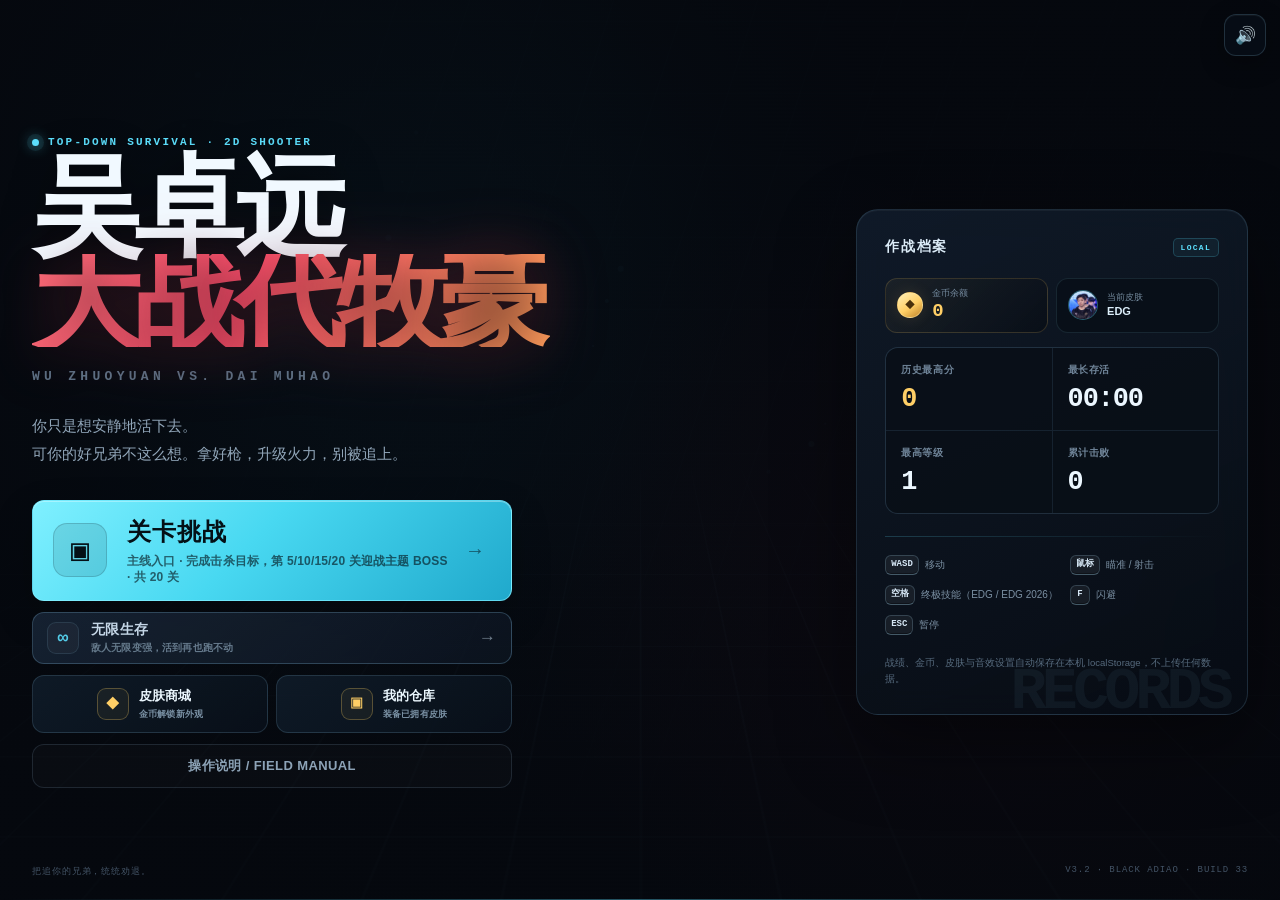
==== commit 12d7598b: "Add stage 10 hidden Black Adiao boss" ====
--- a/index.html
+++ b/index.html
@@ -37,26 +37,28 @@
   <link id="canonicalLink" rel="canonical" href="https://qianfanqqq.github.io/wuzhuoyuan-vs-daimuhao/">
   <link rel="sitemap" type="application/xml" title="Sitemap" href="sitemap.xml">
   <link rel="manifest" href="site.webmanifest">
-  <link rel="preload" as="image" href="assets/skins/edg.png?v=20261020-32" fetchpriority="high">
-  <link rel="preload" as="image" href="assets/enemy.png?v=20261020-32" fetchpriority="high">
-  <link rel="preload" as="image" href="assets/bullets/edg2026-pomegranate.png?v=20261020-32">
-  <link rel="preload" as="image" href="assets/bullets/korean-kimchi.png?v=20261020-32">
-  <link rel="preload" as="image" href="assets/bullets/bride-flower.png?v=20261020-32">
-  <link rel="preload" as="image" href="assets/bullets/nun-black-sword.png?v=20261020-32">
-  <link rel="preload" as="image" href="assets/events/wuchaoyang-portrait.jpg?v=20261020-32">
-  <link rel="preload" as="image" href="assets/events/wuchaoyang-avatar.jpg?v=20261020-32">
-  <link rel="preload" as="image" href="assets/events/huoda-portrait.jpg?v=20261020-32">
-  <link rel="preload" as="image" href="assets/effects/korean-horse.jpg?v=20261020-32">
-  <link rel="preload" as="image" href="assets/effects/bride-wings.png?v=20261020-32">
-  <link rel="preload" as="image" href="assets/effects/nun-demon-sword.png?v=20261020-32">
-  <link rel="preload" as="image" href="assets/effects/nun-demon-bullet.png?v=20261020-32">
-  <link rel="preload" as="image" href="assets/effects/nun-tentacle.png?v=20261020-32">
-  <link rel="preload" as="image" href="assets/effects/nun-tentacle-impact.png?v=20261020-32">
-  <link rel="preload" as="image" href="assets/effects/nun-fire-sword.png?v=20261020-32">
-  <link rel="preload" as="image" href="assets/effects/nun-fire-slash.png?v=20261020-32">
-  <link rel="preload" as="image" href="assets/effects/nun-fire-enchanted.png?v=20261020-32">
-  <link rel="preload" as="image" href="assets/effects/nun-fire-greatsword.png?v=20261020-32">
-  <link rel="stylesheet" href="style.css?v=20261020-32">
+  <link rel="preload" as="image" href="assets/skins/edg.png?v=20261020-33" fetchpriority="high">
+  <link rel="preload" as="image" href="assets/enemy.png?v=20261020-33" fetchpriority="high">
+  <link rel="preload" as="image" href="assets/bullets/edg2026-pomegranate.png?v=20261020-33">
+  <link rel="preload" as="image" href="assets/bullets/korean-kimchi.png?v=20261020-33">
+  <link rel="preload" as="image" href="assets/bullets/bride-flower.png?v=20261020-33">
+  <link rel="preload" as="image" href="assets/bullets/nun-black-sword.png?v=20261020-33">
+  <link rel="preload" as="image" href="assets/events/wuchaoyang-portrait.jpg?v=20261020-33">
+  <link rel="preload" as="image" href="assets/events/wuchaoyang-avatar.jpg?v=20261020-33">
+  <link rel="preload" as="image" href="assets/events/huoda-portrait.jpg?v=20261020-33">
+  <link rel="preload" as="image" href="assets/events/black-adiao.png?v=20261020-33">
+  <link rel="preload" as="image" href="assets/events/black-adiao-weapon.png?v=20261020-33">
+  <link rel="preload" as="image" href="assets/effects/korean-horse.jpg?v=20261020-33">
+  <link rel="preload" as="image" href="assets/effects/bride-wings.png?v=20261020-33">
+  <link rel="preload" as="image" href="assets/effects/nun-demon-sword.png?v=20261020-33">
+  <link rel="preload" as="image" href="assets/effects/nun-demon-bullet.png?v=20261020-33">
+  <link rel="preload" as="image" href="assets/effects/nun-tentacle.png?v=20261020-33">
+  <link rel="preload" as="image" href="assets/effects/nun-tentacle-impact.png?v=20261020-33">
+  <link rel="preload" as="image" href="assets/effects/nun-fire-sword.png?v=20261020-33">
+  <link rel="preload" as="image" href="assets/effects/nun-fire-slash.png?v=20261020-33">
+  <link rel="preload" as="image" href="assets/effects/nun-fire-enchanted.png?v=20261020-33">
+  <link rel="preload" as="image" href="assets/effects/nun-fire-greatsword.png?v=20261020-33">
+  <link rel="stylesheet" href="style.css?v=20261020-33">
   <link rel="icon" href="data:image/svg+xml,%3Csvg xmlns='http://www.w3.org/2000/svg' viewBox='0 0 64 64'%3E%3Ccircle cx='32' cy='32' r='30' fill='%230b1119' stroke='%235de1ff' stroke-width='4'/%3E%3Ccircle cx='32' cy='24' r='10' fill='%235de1ff'/%3E%3Cpath d='M14 55c2-13 9-19 18-19s16 6 18 19' fill='%235de1ff'/%3E%3C/svg%3E">
   <link rel="apple-touch-icon" sizes="180x180" href="assets/apple-touch-icon.png">
   <link rel="icon" type="image/png" sizes="192x192" href="assets/icon-192.png">
@@ -144,21 +146,21 @@
   <!-- 底部技能栏：桌面与手机共用同一套 DOM 和同一套技能逻辑 -->
   <div id="skillBar" class="skill-bar" aria-label="角色技能">
     <button class="skill-slot skill-q" data-skill="q" type="button" aria-label="Q 极速射击">
-      <img class="skill-icon" src="assets/skills/edg-q.svg?v=20261020-32" alt="">
+      <img class="skill-icon" src="assets/skills/edg-q.svg?v=20261020-33" alt="">
       <span class="skill-key">Q</span>
       <span class="skill-cd-mask" aria-hidden="true"></span>
       <span class="skill-timer" aria-hidden="true"></span>
       <span class="skill-name">极速射击</span>
     </button>
     <button class="skill-slot skill-e" data-skill="e" type="button" aria-label="E 嗜血杀戮">
-      <img class="skill-icon" src="assets/skills/edg-e.svg?v=20261020-32" alt="">
+      <img class="skill-icon" src="assets/skills/edg-e.svg?v=20261020-33" alt="">
       <span class="skill-key">E</span>
       <span class="skill-cd-mask" aria-hidden="true"></span>
       <span class="skill-timer" aria-hidden="true"></span>
       <span class="skill-name">嗜血杀戮</span>
     </button>
     <button class="skill-slot skill-r" data-skill="r" type="button" aria-label="R 终极裁决">
-      <img class="skill-icon" src="assets/skills/edg-r.svg?v=20261020-32" alt="">
+      <img class="skill-icon" src="assets/skills/edg-r.svg?v=20261020-33" alt="">
       <span class="skill-key">空格</span>
       <span class="skill-cd-mask" aria-hidden="true"></span>
       <span class="skill-timer" aria-hidden="true"></span>
@@ -285,7 +287,7 @@
               <div class="wallet-copy"><span>金币余额</span><strong id="menuCoins">0</strong></div>
             </div>
             <div class="equipped-tile">
-              <img id="menuSkinImage" src="assets/skins/edg.png?v=20261020-32" alt="当前装备皮肤">
+              <img id="menuSkinImage" src="assets/skins/edg.png?v=20261020-33" alt="当前装备皮肤">
               <div class="wallet-copy"><span>当前皮肤</span><strong id="menuSkinName">EDG</strong></div>
             </div>
           </div>
@@ -320,7 +322,7 @@
       </div>
       <div class="menu-footer">
         <span>把追你的兄弟，统统劝退。</span>
-        <span class="menu-footer-version">v3.1 · PER-RUN LASER · BUILD 32</span>
+        <span class="menu-footer-version">v3.2 · BLACK ADIAO · BUILD 33</span>
       </div>
     </section>
 
@@ -531,6 +533,15 @@
         </div>
         <div id="eventRewardCards" class="event-reward-cards"></div>
         <div id="eventRewardFooter" class="event-reward-footer"></div>
+      </div>
+    </section>
+
+    <!-- ===================== 黑色阿吊出场视频 ===================== -->
+    <section id="blackAdiaoVideoScreen" class="screen overlay-screen boss-video-screen" aria-label="黑色阿吊出场视频">
+      <div class="boss-video-panel">
+        <video id="blackAdiaoVideo" class="boss-video" preload="auto" playsinline muted poster="assets/events/black-adiao.png?v=20261020-33"></video>
+        <div class="boss-video-title">第 10 关 · 隐藏后续 Boss</div>
+        <button id="blackAdiaoSkipBtn" class="btn btn-ghost boss-video-skip" type="button">跳过视频</button>
       </div>
     </section>
 
@@ -621,8 +632,8 @@
     </div>
   </div>
 
-  <script src="events.js?v=20261020-32" defer></script>
-  <script src="forms.js?v=20261020-32" defer></script>
-  <script src="game.js?v=20261020-32" defer></script>
+  <script src="events.js?v=20261020-33" defer></script>
+  <script src="forms.js?v=20261020-33" defer></script>
+  <script src="game.js?v=20261020-33" defer></script>
 </body>
 </html>
--- a/style.css
+++ b/style.css
@@ -4703,3 +4703,47 @@
   .event-panel .event-choice-icon { width: 26px !important; height: 26px !important; }
   .event-panel .event-footer { margin-top: 6px !important; }
 }
+
+/* 第10关隐藏Boss出场视频 */
+.boss-video-screen {
+  background: #000 !important;
+  z-index: 80;
+  padding: 0 !important;
+}
+.boss-video-panel {
+  position: relative;
+  display: grid;
+  place-items: center;
+  width: 100vw;
+  height: 100vh;
+  background: #000;
+  overflow: hidden;
+}
+.boss-video {
+  width: 100%;
+  height: 100%;
+  object-fit: contain;
+  background: #000;
+}
+.boss-video-title {
+  position: absolute;
+  top: max(16px, env(safe-area-inset-top));
+  left: 50%;
+  transform: translateX(-50%);
+  color: rgba(255,255,255,0.82);
+  font-family: var(--font-mono);
+  font-size: 11px;
+  letter-spacing: 0.16em;
+  text-shadow: 0 2px 12px #000;
+  pointer-events: none;
+}
+.boss-video-skip {
+  position: absolute;
+  right: max(18px, env(safe-area-inset-right));
+  bottom: max(18px, env(safe-area-inset-bottom));
+  z-index: 2;
+}
+@media (max-width: 900px) {
+  .boss-video-title { font-size: 9px; }
+  .boss-video-skip { right: 12px; bottom: 12px; }
+}
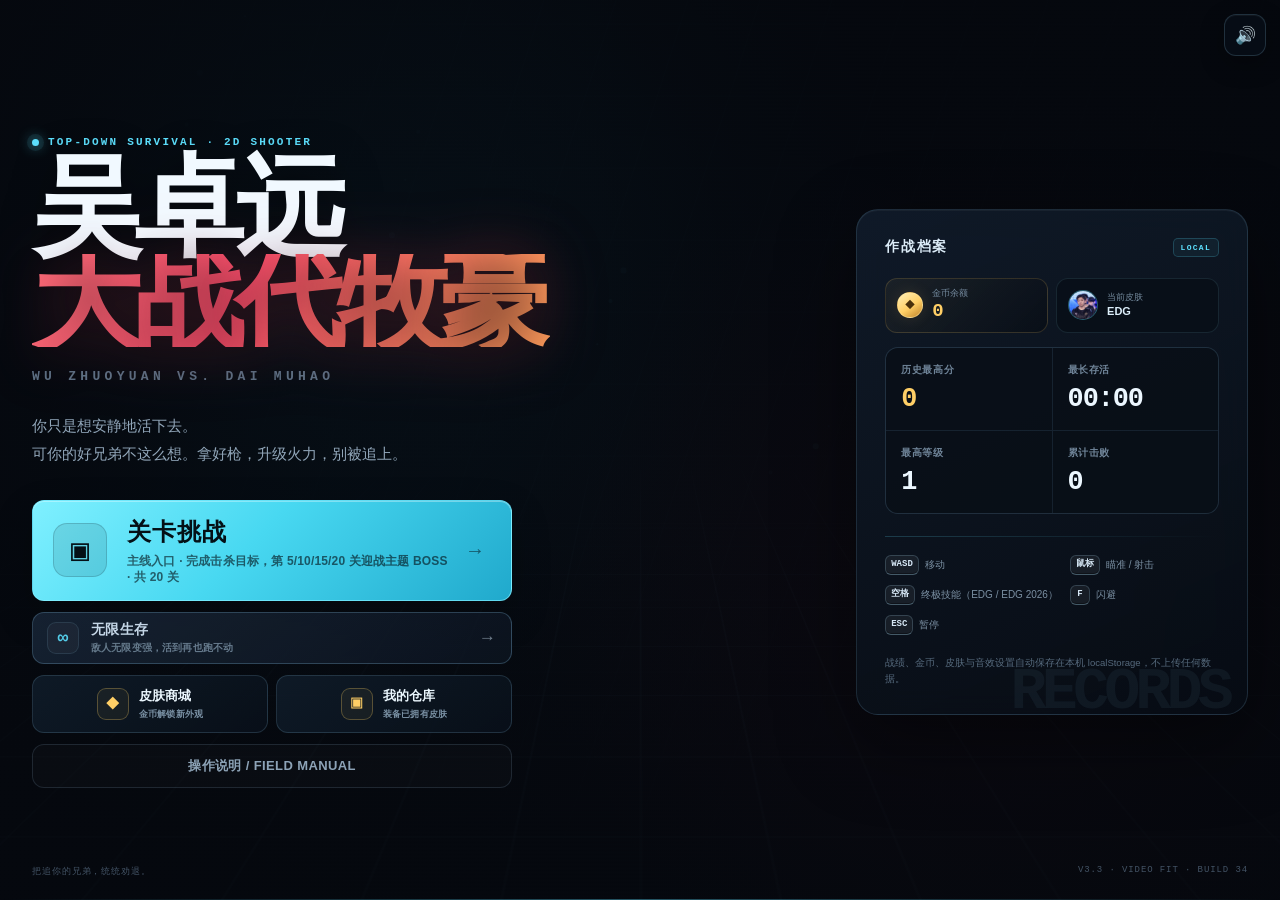
==== commit 7e5a4e87: "Fit boss video within viewport" ====
--- a/index.html
+++ b/index.html
@@ -37,28 +37,28 @@
   <link id="canonicalLink" rel="canonical" href="https://qianfanqqq.github.io/wuzhuoyuan-vs-daimuhao/">
   <link rel="sitemap" type="application/xml" title="Sitemap" href="sitemap.xml">
   <link rel="manifest" href="site.webmanifest">
-  <link rel="preload" as="image" href="assets/skins/edg.png?v=20261020-33" fetchpriority="high">
-  <link rel="preload" as="image" href="assets/enemy.png?v=20261020-33" fetchpriority="high">
-  <link rel="preload" as="image" href="assets/bullets/edg2026-pomegranate.png?v=20261020-33">
-  <link rel="preload" as="image" href="assets/bullets/korean-kimchi.png?v=20261020-33">
-  <link rel="preload" as="image" href="assets/bullets/bride-flower.png?v=20261020-33">
-  <link rel="preload" as="image" href="assets/bullets/nun-black-sword.png?v=20261020-33">
-  <link rel="preload" as="image" href="assets/events/wuchaoyang-portrait.jpg?v=20261020-33">
-  <link rel="preload" as="image" href="assets/events/wuchaoyang-avatar.jpg?v=20261020-33">
-  <link rel="preload" as="image" href="assets/events/huoda-portrait.jpg?v=20261020-33">
-  <link rel="preload" as="image" href="assets/events/black-adiao.png?v=20261020-33">
-  <link rel="preload" as="image" href="assets/events/black-adiao-weapon.png?v=20261020-33">
-  <link rel="preload" as="image" href="assets/effects/korean-horse.jpg?v=20261020-33">
-  <link rel="preload" as="image" href="assets/effects/bride-wings.png?v=20261020-33">
-  <link rel="preload" as="image" href="assets/effects/nun-demon-sword.png?v=20261020-33">
-  <link rel="preload" as="image" href="assets/effects/nun-demon-bullet.png?v=20261020-33">
-  <link rel="preload" as="image" href="assets/effects/nun-tentacle.png?v=20261020-33">
-  <link rel="preload" as="image" href="assets/effects/nun-tentacle-impact.png?v=20261020-33">
-  <link rel="preload" as="image" href="assets/effects/nun-fire-sword.png?v=20261020-33">
-  <link rel="preload" as="image" href="assets/effects/nun-fire-slash.png?v=20261020-33">
-  <link rel="preload" as="image" href="assets/effects/nun-fire-enchanted.png?v=20261020-33">
-  <link rel="preload" as="image" href="assets/effects/nun-fire-greatsword.png?v=20261020-33">
-  <link rel="stylesheet" href="style.css?v=20261020-33">
+  <link rel="preload" as="image" href="assets/skins/edg.png?v=20261020-34" fetchpriority="high">
+  <link rel="preload" as="image" href="assets/enemy.png?v=20261020-34" fetchpriority="high">
+  <link rel="preload" as="image" href="assets/bullets/edg2026-pomegranate.png?v=20261020-34">
+  <link rel="preload" as="image" href="assets/bullets/korean-kimchi.png?v=20261020-34">
+  <link rel="preload" as="image" href="assets/bullets/bride-flower.png?v=20261020-34">
+  <link rel="preload" as="image" href="assets/bullets/nun-black-sword.png?v=20261020-34">
+  <link rel="preload" as="image" href="assets/events/wuchaoyang-portrait.jpg?v=20261020-34">
+  <link rel="preload" as="image" href="assets/events/wuchaoyang-avatar.jpg?v=20261020-34">
+  <link rel="preload" as="image" href="assets/events/huoda-portrait.jpg?v=20261020-34">
+  <link rel="preload" as="image" href="assets/events/black-adiao.png?v=20261020-34">
+  <link rel="preload" as="image" href="assets/events/black-adiao-weapon.png?v=20261020-34">
+  <link rel="preload" as="image" href="assets/effects/korean-horse.jpg?v=20261020-34">
+  <link rel="preload" as="image" href="assets/effects/bride-wings.png?v=20261020-34">
+  <link rel="preload" as="image" href="assets/effects/nun-demon-sword.png?v=20261020-34">
+  <link rel="preload" as="image" href="assets/effects/nun-demon-bullet.png?v=20261020-34">
+  <link rel="preload" as="image" href="assets/effects/nun-tentacle.png?v=20261020-34">
+  <link rel="preload" as="image" href="assets/effects/nun-tentacle-impact.png?v=20261020-34">
+  <link rel="preload" as="image" href="assets/effects/nun-fire-sword.png?v=20261020-34">
+  <link rel="preload" as="image" href="assets/effects/nun-fire-slash.png?v=20261020-34">
+  <link rel="preload" as="image" href="assets/effects/nun-fire-enchanted.png?v=20261020-34">
+  <link rel="preload" as="image" href="assets/effects/nun-fire-greatsword.png?v=20261020-34">
+  <link rel="stylesheet" href="style.css?v=20261020-34">
   <link rel="icon" href="data:image/svg+xml,%3Csvg xmlns='http://www.w3.org/2000/svg' viewBox='0 0 64 64'%3E%3Ccircle cx='32' cy='32' r='30' fill='%230b1119' stroke='%235de1ff' stroke-width='4'/%3E%3Ccircle cx='32' cy='24' r='10' fill='%235de1ff'/%3E%3Cpath d='M14 55c2-13 9-19 18-19s16 6 18 19' fill='%235de1ff'/%3E%3C/svg%3E">
   <link rel="apple-touch-icon" sizes="180x180" href="assets/apple-touch-icon.png">
   <link rel="icon" type="image/png" sizes="192x192" href="assets/icon-192.png">
@@ -146,21 +146,21 @@
   <!-- 底部技能栏：桌面与手机共用同一套 DOM 和同一套技能逻辑 -->
   <div id="skillBar" class="skill-bar" aria-label="角色技能">
     <button class="skill-slot skill-q" data-skill="q" type="button" aria-label="Q 极速射击">
-      <img class="skill-icon" src="assets/skills/edg-q.svg?v=20261020-33" alt="">
+      <img class="skill-icon" src="assets/skills/edg-q.svg?v=20261020-34" alt="">
       <span class="skill-key">Q</span>
       <span class="skill-cd-mask" aria-hidden="true"></span>
       <span class="skill-timer" aria-hidden="true"></span>
       <span class="skill-name">极速射击</span>
     </button>
     <button class="skill-slot skill-e" data-skill="e" type="button" aria-label="E 嗜血杀戮">
-      <img class="skill-icon" src="assets/skills/edg-e.svg?v=20261020-33" alt="">
+      <img class="skill-icon" src="assets/skills/edg-e.svg?v=20261020-34" alt="">
       <span class="skill-key">E</span>
       <span class="skill-cd-mask" aria-hidden="true"></span>
       <span class="skill-timer" aria-hidden="true"></span>
       <span class="skill-name">嗜血杀戮</span>
     </button>
     <button class="skill-slot skill-r" data-skill="r" type="button" aria-label="R 终极裁决">
-      <img class="skill-icon" src="assets/skills/edg-r.svg?v=20261020-33" alt="">
+      <img class="skill-icon" src="assets/skills/edg-r.svg?v=20261020-34" alt="">
       <span class="skill-key">空格</span>
       <span class="skill-cd-mask" aria-hidden="true"></span>
       <span class="skill-timer" aria-hidden="true"></span>
@@ -287,7 +287,7 @@
               <div class="wallet-copy"><span>金币余额</span><strong id="menuCoins">0</strong></div>
             </div>
             <div class="equipped-tile">
-              <img id="menuSkinImage" src="assets/skins/edg.png?v=20261020-33" alt="当前装备皮肤">
+              <img id="menuSkinImage" src="assets/skins/edg.png?v=20261020-34" alt="当前装备皮肤">
               <div class="wallet-copy"><span>当前皮肤</span><strong id="menuSkinName">EDG</strong></div>
             </div>
           </div>
@@ -322,7 +322,7 @@
       </div>
       <div class="menu-footer">
         <span>把追你的兄弟，统统劝退。</span>
-        <span class="menu-footer-version">v3.2 · BLACK ADIAO · BUILD 33</span>
+        <span class="menu-footer-version">v3.3 · VIDEO FIT · BUILD 34</span>
       </div>
     </section>
 
@@ -539,7 +539,7 @@
     <!-- ===================== 黑色阿吊出场视频 ===================== -->
     <section id="blackAdiaoVideoScreen" class="screen overlay-screen boss-video-screen" aria-label="黑色阿吊出场视频">
       <div class="boss-video-panel">
-        <video id="blackAdiaoVideo" class="boss-video" preload="auto" playsinline muted poster="assets/events/black-adiao.png?v=20261020-33"></video>
+        <video id="blackAdiaoVideo" class="boss-video" preload="auto" playsinline muted poster="assets/events/black-adiao.png?v=20261020-34"></video>
         <div class="boss-video-title">第 10 关 · 隐藏后续 Boss</div>
         <button id="blackAdiaoSkipBtn" class="btn btn-ghost boss-video-skip" type="button">跳过视频</button>
       </div>
@@ -632,8 +632,8 @@
     </div>
   </div>
 
-  <script src="events.js?v=20261020-33" defer></script>
-  <script src="forms.js?v=20261020-33" defer></script>
-  <script src="game.js?v=20261020-33" defer></script>
+  <script src="events.js?v=20261020-34" defer></script>
+  <script src="forms.js?v=20261020-34" defer></script>
+  <script src="game.js?v=20261020-34" defer></script>
 </body>
 </html>
--- a/style.css
+++ b/style.css
@@ -4706,23 +4706,47 @@
 
 /* 第10关隐藏Boss出场视频 */
 .boss-video-screen {
+  position: fixed;
+  inset: 0;
+  z-index: 80;
+  width: 100%;
+  height: 100vh;
+  height: 100dvh;
+  min-height: 0;
+  max-height: 100dvh;
+  overflow: hidden;
+  align-items: stretch;
+  justify-content: stretch;
+  padding: 0 !important;
   background: #000 !important;
-  z-index: 80;
-  padding: 0 !important;
 }
 .boss-video-panel {
-  position: relative;
-  display: grid;
-  place-items: center;
-  width: 100vw;
-  height: 100vh;
+  position: absolute;
+  inset:
+    max(6px, env(safe-area-inset-top))
+    max(6px, env(safe-area-inset-right))
+    max(6px, env(safe-area-inset-bottom))
+    max(6px, env(safe-area-inset-left));
+  display: flex;
+  align-items: center;
+  justify-content: center;
+  min-width: 0;
+  min-height: 0;
   background: #000;
   overflow: hidden;
 }
 .boss-video {
+  position: absolute;
+  inset: 0;
+  display: block;
   width: 100%;
   height: 100%;
+  max-width: 100%;
+  max-height: 100%;
+  min-width: 0;
+  min-height: 0;
   object-fit: contain;
+  object-position: center;
   background: #000;
 }
 .boss-video-title {
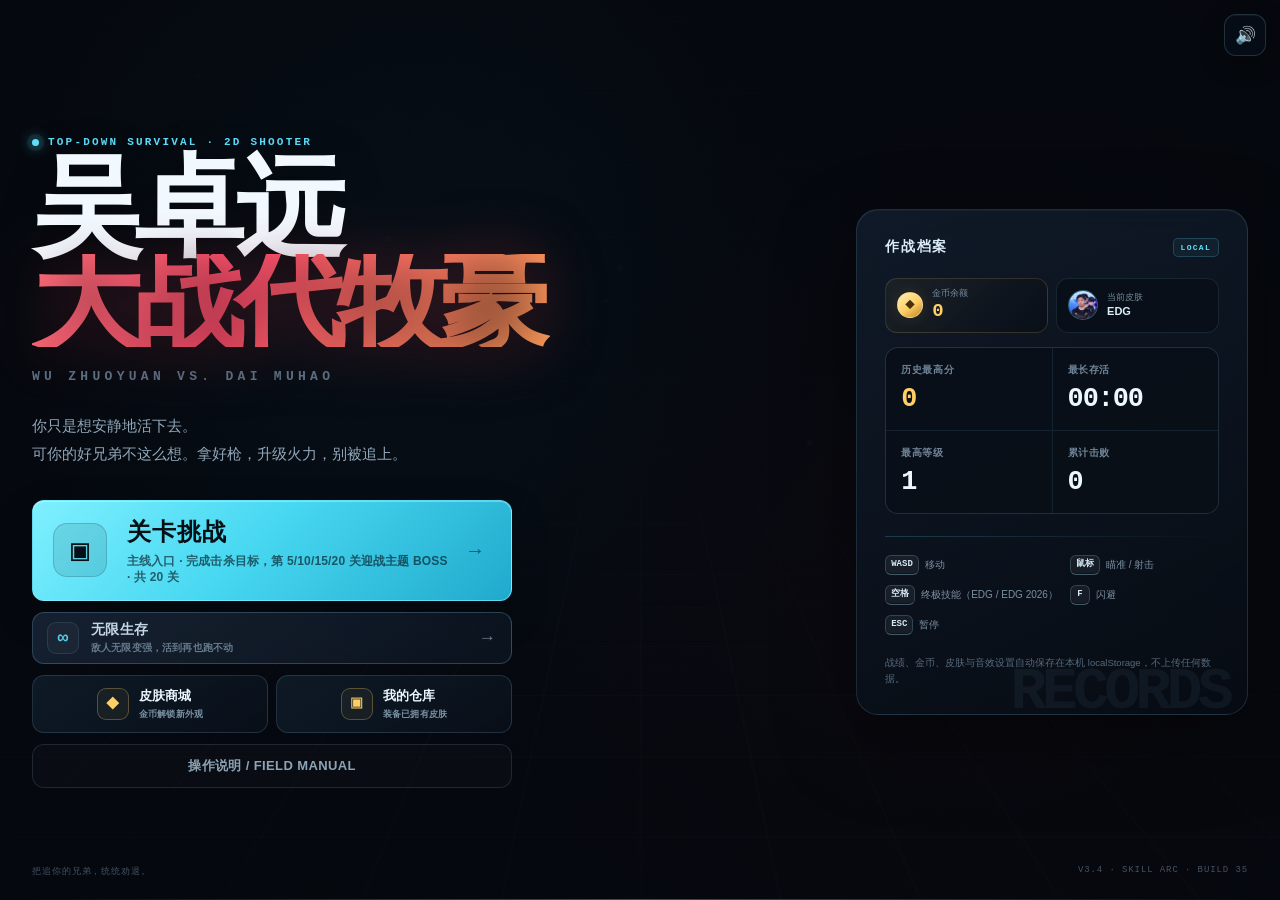
==== commit a98f44e9: "Move mobile landscape skills to right arc" ====
--- a/index.html
+++ b/index.html
@@ -37,28 +37,28 @@
   <link id="canonicalLink" rel="canonical" href="https://qianfanqqq.github.io/wuzhuoyuan-vs-daimuhao/">
   <link rel="sitemap" type="application/xml" title="Sitemap" href="sitemap.xml">
   <link rel="manifest" href="site.webmanifest">
-  <link rel="preload" as="image" href="assets/skins/edg.png?v=20261020-34" fetchpriority="high">
-  <link rel="preload" as="image" href="assets/enemy.png?v=20261020-34" fetchpriority="high">
-  <link rel="preload" as="image" href="assets/bullets/edg2026-pomegranate.png?v=20261020-34">
-  <link rel="preload" as="image" href="assets/bullets/korean-kimchi.png?v=20261020-34">
-  <link rel="preload" as="image" href="assets/bullets/bride-flower.png?v=20261020-34">
-  <link rel="preload" as="image" href="assets/bullets/nun-black-sword.png?v=20261020-34">
-  <link rel="preload" as="image" href="assets/events/wuchaoyang-portrait.jpg?v=20261020-34">
-  <link rel="preload" as="image" href="assets/events/wuchaoyang-avatar.jpg?v=20261020-34">
-  <link rel="preload" as="image" href="assets/events/huoda-portrait.jpg?v=20261020-34">
-  <link rel="preload" as="image" href="assets/events/black-adiao.png?v=20261020-34">
-  <link rel="preload" as="image" href="assets/events/black-adiao-weapon.png?v=20261020-34">
-  <link rel="preload" as="image" href="assets/effects/korean-horse.jpg?v=20261020-34">
-  <link rel="preload" as="image" href="assets/effects/bride-wings.png?v=20261020-34">
-  <link rel="preload" as="image" href="assets/effects/nun-demon-sword.png?v=20261020-34">
-  <link rel="preload" as="image" href="assets/effects/nun-demon-bullet.png?v=20261020-34">
-  <link rel="preload" as="image" href="assets/effects/nun-tentacle.png?v=20261020-34">
-  <link rel="preload" as="image" href="assets/effects/nun-tentacle-impact.png?v=20261020-34">
-  <link rel="preload" as="image" href="assets/effects/nun-fire-sword.png?v=20261020-34">
-  <link rel="preload" as="image" href="assets/effects/nun-fire-slash.png?v=20261020-34">
-  <link rel="preload" as="image" href="assets/effects/nun-fire-enchanted.png?v=20261020-34">
-  <link rel="preload" as="image" href="assets/effects/nun-fire-greatsword.png?v=20261020-34">
-  <link rel="stylesheet" href="style.css?v=20261020-34">
+  <link rel="preload" as="image" href="assets/skins/edg.png?v=20261020-35" fetchpriority="high">
+  <link rel="preload" as="image" href="assets/enemy.png?v=20261020-35" fetchpriority="high">
+  <link rel="preload" as="image" href="assets/bullets/edg2026-pomegranate.png?v=20261020-35">
+  <link rel="preload" as="image" href="assets/bullets/korean-kimchi.png?v=20261020-35">
+  <link rel="preload" as="image" href="assets/bullets/bride-flower.png?v=20261020-35">
+  <link rel="preload" as="image" href="assets/bullets/nun-black-sword.png?v=20261020-35">
+  <link rel="preload" as="image" href="assets/events/wuchaoyang-portrait.jpg?v=20261020-35">
+  <link rel="preload" as="image" href="assets/events/wuchaoyang-avatar.jpg?v=20261020-35">
+  <link rel="preload" as="image" href="assets/events/huoda-portrait.jpg?v=20261020-35">
+  <link rel="preload" as="image" href="assets/events/black-adiao.png?v=20261020-35">
+  <link rel="preload" as="image" href="assets/events/black-adiao-weapon.png?v=20261020-35">
+  <link rel="preload" as="image" href="assets/effects/korean-horse.jpg?v=20261020-35">
+  <link rel="preload" as="image" href="assets/effects/bride-wings.png?v=20261020-35">
+  <link rel="preload" as="image" href="assets/effects/nun-demon-sword.png?v=20261020-35">
+  <link rel="preload" as="image" href="assets/effects/nun-demon-bullet.png?v=20261020-35">
+  <link rel="preload" as="image" href="assets/effects/nun-tentacle.png?v=20261020-35">
+  <link rel="preload" as="image" href="assets/effects/nun-tentacle-impact.png?v=20261020-35">
+  <link rel="preload" as="image" href="assets/effects/nun-fire-sword.png?v=20261020-35">
+  <link rel="preload" as="image" href="assets/effects/nun-fire-slash.png?v=20261020-35">
+  <link rel="preload" as="image" href="assets/effects/nun-fire-enchanted.png?v=20261020-35">
+  <link rel="preload" as="image" href="assets/effects/nun-fire-greatsword.png?v=20261020-35">
+  <link rel="stylesheet" href="style.css?v=20261020-35">
   <link rel="icon" href="data:image/svg+xml,%3Csvg xmlns='http://www.w3.org/2000/svg' viewBox='0 0 64 64'%3E%3Ccircle cx='32' cy='32' r='30' fill='%230b1119' stroke='%235de1ff' stroke-width='4'/%3E%3Ccircle cx='32' cy='24' r='10' fill='%235de1ff'/%3E%3Cpath d='M14 55c2-13 9-19 18-19s16 6 18 19' fill='%235de1ff'/%3E%3C/svg%3E">
   <link rel="apple-touch-icon" sizes="180x180" href="assets/apple-touch-icon.png">
   <link rel="icon" type="image/png" sizes="192x192" href="assets/icon-192.png">
@@ -146,21 +146,21 @@
   <!-- 底部技能栏：桌面与手机共用同一套 DOM 和同一套技能逻辑 -->
   <div id="skillBar" class="skill-bar" aria-label="角色技能">
     <button class="skill-slot skill-q" data-skill="q" type="button" aria-label="Q 极速射击">
-      <img class="skill-icon" src="assets/skills/edg-q.svg?v=20261020-34" alt="">
+      <img class="skill-icon" src="assets/skills/edg-q.svg?v=20261020-35" alt="">
       <span class="skill-key">Q</span>
       <span class="skill-cd-mask" aria-hidden="true"></span>
       <span class="skill-timer" aria-hidden="true"></span>
       <span class="skill-name">极速射击</span>
     </button>
     <button class="skill-slot skill-e" data-skill="e" type="button" aria-label="E 嗜血杀戮">
-      <img class="skill-icon" src="assets/skills/edg-e.svg?v=20261020-34" alt="">
+      <img class="skill-icon" src="assets/skills/edg-e.svg?v=20261020-35" alt="">
       <span class="skill-key">E</span>
       <span class="skill-cd-mask" aria-hidden="true"></span>
       <span class="skill-timer" aria-hidden="true"></span>
       <span class="skill-name">嗜血杀戮</span>
     </button>
     <button class="skill-slot skill-r" data-skill="r" type="button" aria-label="R 终极裁决">
-      <img class="skill-icon" src="assets/skills/edg-r.svg?v=20261020-34" alt="">
+      <img class="skill-icon" src="assets/skills/edg-r.svg?v=20261020-35" alt="">
       <span class="skill-key">空格</span>
       <span class="skill-cd-mask" aria-hidden="true"></span>
       <span class="skill-timer" aria-hidden="true"></span>
@@ -287,7 +287,7 @@
               <div class="wallet-copy"><span>金币余额</span><strong id="menuCoins">0</strong></div>
             </div>
             <div class="equipped-tile">
-              <img id="menuSkinImage" src="assets/skins/edg.png?v=20261020-34" alt="当前装备皮肤">
+              <img id="menuSkinImage" src="assets/skins/edg.png?v=20261020-35" alt="当前装备皮肤">
               <div class="wallet-copy"><span>当前皮肤</span><strong id="menuSkinName">EDG</strong></div>
             </div>
           </div>
@@ -322,7 +322,7 @@
       </div>
       <div class="menu-footer">
         <span>把追你的兄弟，统统劝退。</span>
-        <span class="menu-footer-version">v3.3 · VIDEO FIT · BUILD 34</span>
+        <span class="menu-footer-version">v3.4 · SKILL ARC · BUILD 35</span>
       </div>
     </section>
 
@@ -539,7 +539,7 @@
     <!-- ===================== 黑色阿吊出场视频 ===================== -->
     <section id="blackAdiaoVideoScreen" class="screen overlay-screen boss-video-screen" aria-label="黑色阿吊出场视频">
       <div class="boss-video-panel">
-        <video id="blackAdiaoVideo" class="boss-video" preload="auto" playsinline muted poster="assets/events/black-adiao.png?v=20261020-34"></video>
+        <video id="blackAdiaoVideo" class="boss-video" preload="auto" playsinline muted poster="assets/events/black-adiao.png?v=20261020-35"></video>
         <div class="boss-video-title">第 10 关 · 隐藏后续 Boss</div>
         <button id="blackAdiaoSkipBtn" class="btn btn-ghost boss-video-skip" type="button">跳过视频</button>
       </div>
@@ -632,8 +632,8 @@
     </div>
   </div>
 
-  <script src="events.js?v=20261020-34" defer></script>
-  <script src="forms.js?v=20261020-34" defer></script>
-  <script src="game.js?v=20261020-34" defer></script>
+  <script src="events.js?v=20261020-35" defer></script>
+  <script src="forms.js?v=20261020-35" defer></script>
+  <script src="game.js?v=20261020-35" defer></script>
 </body>
 </html>
--- a/style.css
+++ b/style.css
@@ -4771,3 +4771,49 @@
   .boss-video-title { font-size: 9px; }
   .boss-video-skip { right: 12px; bottom: 12px; }
 }
+/* 手机横屏：Q/E/R 移到右侧操作区，按低/中/高弧线排列。 */
+@media (orientation: landscape) and (max-height: 540px) {
+  body.touch[data-state="playing"] .skill-bar {
+    position: fixed !important;
+    inset: 0 !important;
+    left: 0 !important;
+    bottom: 0 !important;
+    width: 100% !important;
+    height: 100% !important;
+    display: block !important;
+    transform: none !important;
+    pointer-events: none !important;
+    z-index: 46;
+  }
+  body.touch .skill-bar .skill-slot {
+    position: absolute !important;
+    width: 56px !important;
+    height: 56px !important;
+    border-radius: 12px !important;
+  }
+  body.touch .skill-bar .skill-q {
+    left: auto !important;
+    top: auto !important;
+    right: calc(25% + env(safe-area-inset-right)) !important;
+    bottom: calc(9% + env(safe-area-inset-bottom)) !important;
+  }
+  body.touch .skill-bar .skill-e {
+    left: auto !important;
+    top: 58% !important;
+    right: calc(20% + env(safe-area-inset-right)) !important;
+    bottom: auto !important;
+  }
+  body.touch .skill-bar .skill-r {
+    left: auto !important;
+    top: 38% !important;
+    right: calc(12% + env(safe-area-inset-right)) !important;
+    bottom: auto !important;
+  }
+  body.touch .skill-bar .skill-lock-note {
+    position: absolute;
+    left: 50%;
+    bottom: calc(8% + env(safe-area-inset-bottom));
+    transform: translateX(-50%);
+  }
+  body.touch .skill-bar .skill-timer { font-size: 14px !important; }
+}
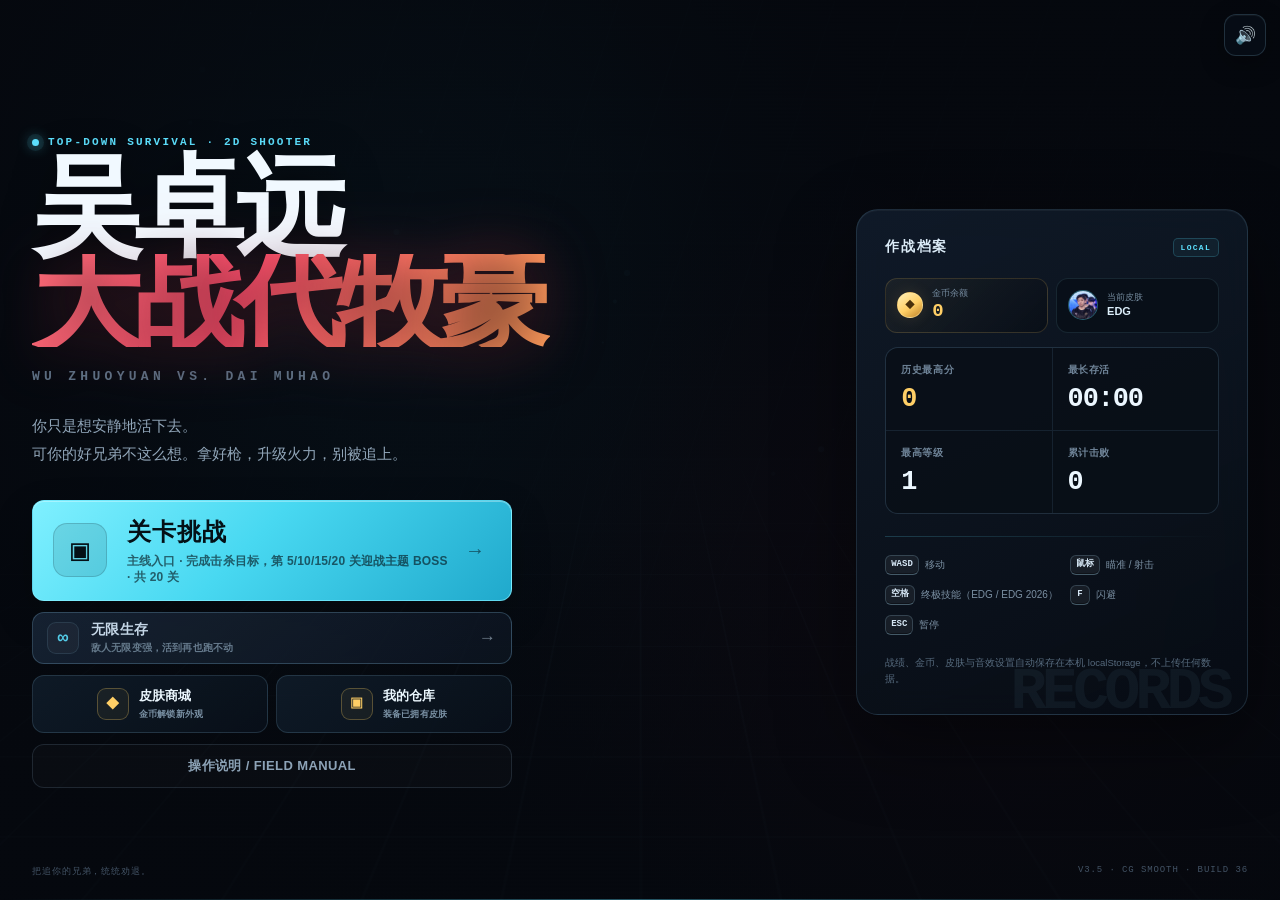
==== commit 2a941b2e: "Optimize boss CG playback performance" ====
--- a/index.html
+++ b/index.html
@@ -37,28 +37,28 @@
   <link id="canonicalLink" rel="canonical" href="https://qianfanqqq.github.io/wuzhuoyuan-vs-daimuhao/">
   <link rel="sitemap" type="application/xml" title="Sitemap" href="sitemap.xml">
   <link rel="manifest" href="site.webmanifest">
-  <link rel="preload" as="image" href="assets/skins/edg.png?v=20261020-35" fetchpriority="high">
-  <link rel="preload" as="image" href="assets/enemy.png?v=20261020-35" fetchpriority="high">
-  <link rel="preload" as="image" href="assets/bullets/edg2026-pomegranate.png?v=20261020-35">
-  <link rel="preload" as="image" href="assets/bullets/korean-kimchi.png?v=20261020-35">
-  <link rel="preload" as="image" href="assets/bullets/bride-flower.png?v=20261020-35">
-  <link rel="preload" as="image" href="assets/bullets/nun-black-sword.png?v=20261020-35">
-  <link rel="preload" as="image" href="assets/events/wuchaoyang-portrait.jpg?v=20261020-35">
-  <link rel="preload" as="image" href="assets/events/wuchaoyang-avatar.jpg?v=20261020-35">
-  <link rel="preload" as="image" href="assets/events/huoda-portrait.jpg?v=20261020-35">
-  <link rel="preload" as="image" href="assets/events/black-adiao.png?v=20261020-35">
-  <link rel="preload" as="image" href="assets/events/black-adiao-weapon.png?v=20261020-35">
-  <link rel="preload" as="image" href="assets/effects/korean-horse.jpg?v=20261020-35">
-  <link rel="preload" as="image" href="assets/effects/bride-wings.png?v=20261020-35">
-  <link rel="preload" as="image" href="assets/effects/nun-demon-sword.png?v=20261020-35">
-  <link rel="preload" as="image" href="assets/effects/nun-demon-bullet.png?v=20261020-35">
-  <link rel="preload" as="image" href="assets/effects/nun-tentacle.png?v=20261020-35">
-  <link rel="preload" as="image" href="assets/effects/nun-tentacle-impact.png?v=20261020-35">
-  <link rel="preload" as="image" href="assets/effects/nun-fire-sword.png?v=20261020-35">
-  <link rel="preload" as="image" href="assets/effects/nun-fire-slash.png?v=20261020-35">
-  <link rel="preload" as="image" href="assets/effects/nun-fire-enchanted.png?v=20261020-35">
-  <link rel="preload" as="image" href="assets/effects/nun-fire-greatsword.png?v=20261020-35">
-  <link rel="stylesheet" href="style.css?v=20261020-35">
+  <link rel="preload" as="image" href="assets/skins/edg.png?v=20261020-36" fetchpriority="high">
+  <link rel="preload" as="image" href="assets/enemy.png?v=20261020-36" fetchpriority="high">
+  <link rel="preload" as="image" href="assets/bullets/edg2026-pomegranate.png?v=20261020-36">
+  <link rel="preload" as="image" href="assets/bullets/korean-kimchi.png?v=20261020-36">
+  <link rel="preload" as="image" href="assets/bullets/bride-flower.png?v=20261020-36">
+  <link rel="preload" as="image" href="assets/bullets/nun-black-sword.png?v=20261020-36">
+  <link rel="preload" as="image" href="assets/events/wuchaoyang-portrait.jpg?v=20261020-36">
+  <link rel="preload" as="image" href="assets/events/wuchaoyang-avatar.jpg?v=20261020-36">
+  <link rel="preload" as="image" href="assets/events/huoda-portrait.jpg?v=20261020-36">
+  <link rel="preload" as="image" href="assets/events/black-adiao.png?v=20261020-36">
+  <link rel="preload" as="image" href="assets/events/black-adiao-weapon.png?v=20261020-36">
+  <link rel="preload" as="image" href="assets/effects/korean-horse.jpg?v=20261020-36">
+  <link rel="preload" as="image" href="assets/effects/bride-wings.png?v=20261020-36">
+  <link rel="preload" as="image" href="assets/effects/nun-demon-sword.png?v=20261020-36">
+  <link rel="preload" as="image" href="assets/effects/nun-demon-bullet.png?v=20261020-36">
+  <link rel="preload" as="image" href="assets/effects/nun-tentacle.png?v=20261020-36">
+  <link rel="preload" as="image" href="assets/effects/nun-tentacle-impact.png?v=20261020-36">
+  <link rel="preload" as="image" href="assets/effects/nun-fire-sword.png?v=20261020-36">
+  <link rel="preload" as="image" href="assets/effects/nun-fire-slash.png?v=20261020-36">
+  <link rel="preload" as="image" href="assets/effects/nun-fire-enchanted.png?v=20261020-36">
+  <link rel="preload" as="image" href="assets/effects/nun-fire-greatsword.png?v=20261020-36">
+  <link rel="stylesheet" href="style.css?v=20261020-36">
   <link rel="icon" href="data:image/svg+xml,%3Csvg xmlns='http://www.w3.org/2000/svg' viewBox='0 0 64 64'%3E%3Ccircle cx='32' cy='32' r='30' fill='%230b1119' stroke='%235de1ff' stroke-width='4'/%3E%3Ccircle cx='32' cy='24' r='10' fill='%235de1ff'/%3E%3Cpath d='M14 55c2-13 9-19 18-19s16 6 18 19' fill='%235de1ff'/%3E%3C/svg%3E">
   <link rel="apple-touch-icon" sizes="180x180" href="assets/apple-touch-icon.png">
   <link rel="icon" type="image/png" sizes="192x192" href="assets/icon-192.png">
@@ -146,21 +146,21 @@
   <!-- 底部技能栏：桌面与手机共用同一套 DOM 和同一套技能逻辑 -->
   <div id="skillBar" class="skill-bar" aria-label="角色技能">
     <button class="skill-slot skill-q" data-skill="q" type="button" aria-label="Q 极速射击">
-      <img class="skill-icon" src="assets/skills/edg-q.svg?v=20261020-35" alt="">
+      <img class="skill-icon" src="assets/skills/edg-q.svg?v=20261020-36" alt="">
       <span class="skill-key">Q</span>
       <span class="skill-cd-mask" aria-hidden="true"></span>
       <span class="skill-timer" aria-hidden="true"></span>
       <span class="skill-name">极速射击</span>
     </button>
     <button class="skill-slot skill-e" data-skill="e" type="button" aria-label="E 嗜血杀戮">
-      <img class="skill-icon" src="assets/skills/edg-e.svg?v=20261020-35" alt="">
+      <img class="skill-icon" src="assets/skills/edg-e.svg?v=20261020-36" alt="">
       <span class="skill-key">E</span>
       <span class="skill-cd-mask" aria-hidden="true"></span>
       <span class="skill-timer" aria-hidden="true"></span>
       <span class="skill-name">嗜血杀戮</span>
     </button>
     <button class="skill-slot skill-r" data-skill="r" type="button" aria-label="R 终极裁决">
-      <img class="skill-icon" src="assets/skills/edg-r.svg?v=20261020-35" alt="">
+      <img class="skill-icon" src="assets/skills/edg-r.svg?v=20261020-36" alt="">
       <span class="skill-key">空格</span>
       <span class="skill-cd-mask" aria-hidden="true"></span>
       <span class="skill-timer" aria-hidden="true"></span>
@@ -287,7 +287,7 @@
               <div class="wallet-copy"><span>金币余额</span><strong id="menuCoins">0</strong></div>
             </div>
             <div class="equipped-tile">
-              <img id="menuSkinImage" src="assets/skins/edg.png?v=20261020-35" alt="当前装备皮肤">
+              <img id="menuSkinImage" src="assets/skins/edg.png?v=20261020-36" alt="当前装备皮肤">
               <div class="wallet-copy"><span>当前皮肤</span><strong id="menuSkinName">EDG</strong></div>
             </div>
           </div>
@@ -322,7 +322,7 @@
       </div>
       <div class="menu-footer">
         <span>把追你的兄弟，统统劝退。</span>
-        <span class="menu-footer-version">v3.4 · SKILL ARC · BUILD 35</span>
+        <span class="menu-footer-version">v3.5 · CG SMOOTH · BUILD 36</span>
       </div>
     </section>
 
@@ -539,7 +539,7 @@
     <!-- ===================== 黑色阿吊出场视频 ===================== -->
     <section id="blackAdiaoVideoScreen" class="screen overlay-screen boss-video-screen" aria-label="黑色阿吊出场视频">
       <div class="boss-video-panel">
-        <video id="blackAdiaoVideo" class="boss-video" preload="auto" playsinline muted poster="assets/events/black-adiao.png?v=20261020-35"></video>
+        <video id="blackAdiaoVideo" class="boss-video" preload="auto" playsinline muted poster="assets/events/black-adiao.png?v=20261020-36"></video>
         <div class="boss-video-title">第 10 关 · 隐藏后续 Boss</div>
         <button id="blackAdiaoSkipBtn" class="btn btn-ghost boss-video-skip" type="button">跳过视频</button>
       </div>
@@ -632,8 +632,8 @@
     </div>
   </div>
 
-  <script src="events.js?v=20261020-35" defer></script>
-  <script src="forms.js?v=20261020-35" defer></script>
-  <script src="game.js?v=20261020-35" defer></script>
+  <script src="events.js?v=20261020-36" defer></script>
+  <script src="forms.js?v=20261020-36" defer></script>
+  <script src="game.js?v=20261020-36" defer></script>
 </body>
 </html>
--- a/style.css
+++ b/style.css
@@ -4719,6 +4719,8 @@
   justify-content: stretch;
   padding: 0 !important;
   background: #000 !important;
+  -webkit-backdrop-filter: none !important;
+  backdrop-filter: none !important;
 }
 .boss-video-panel {
   position: absolute;
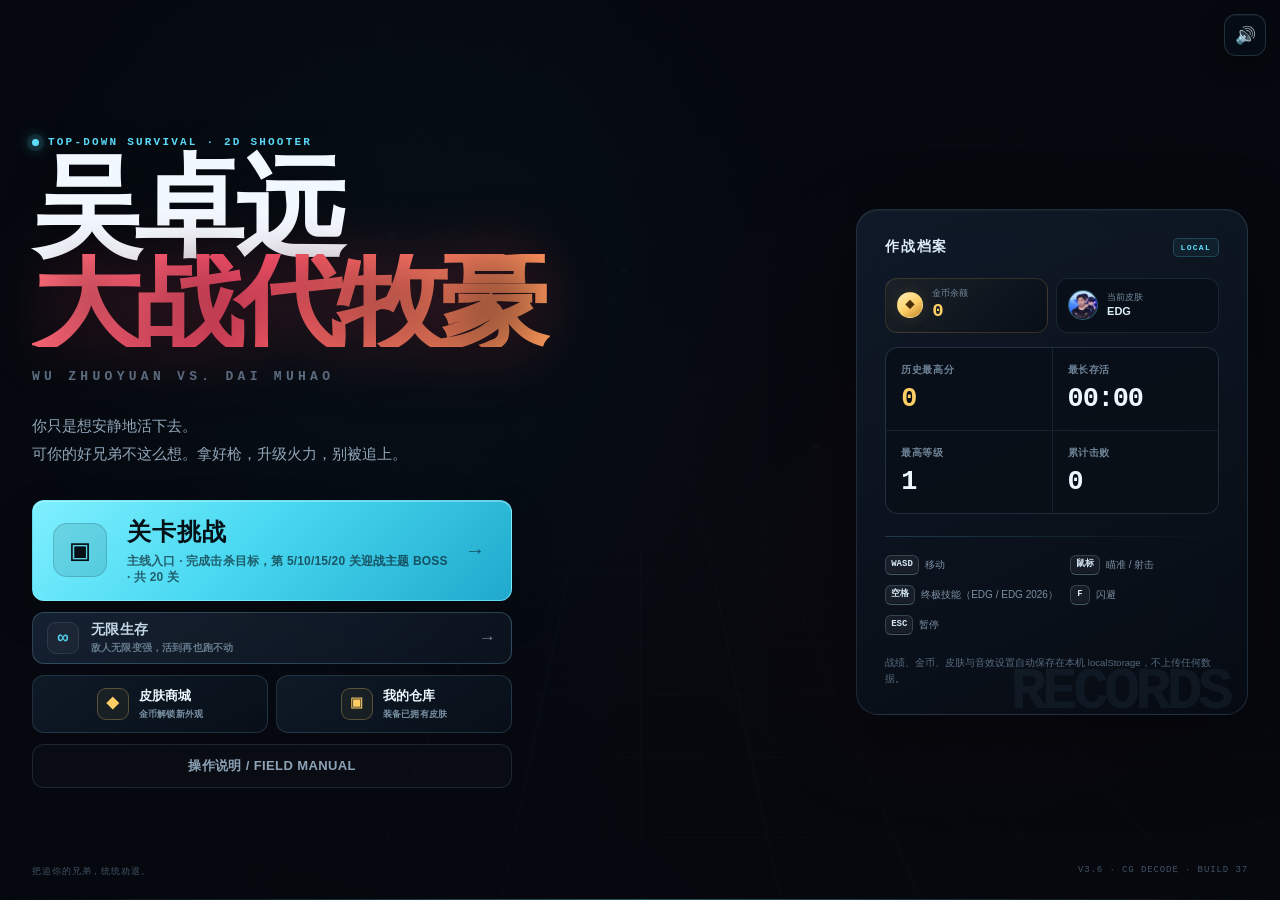
==== commit 851227d8: "Optimize CG decode and preload" ====
--- a/index.html
+++ b/index.html
@@ -37,28 +37,28 @@
   <link id="canonicalLink" rel="canonical" href="https://qianfanqqq.github.io/wuzhuoyuan-vs-daimuhao/">
   <link rel="sitemap" type="application/xml" title="Sitemap" href="sitemap.xml">
   <link rel="manifest" href="site.webmanifest">
-  <link rel="preload" as="image" href="assets/skins/edg.png?v=20261020-36" fetchpriority="high">
-  <link rel="preload" as="image" href="assets/enemy.png?v=20261020-36" fetchpriority="high">
-  <link rel="preload" as="image" href="assets/bullets/edg2026-pomegranate.png?v=20261020-36">
-  <link rel="preload" as="image" href="assets/bullets/korean-kimchi.png?v=20261020-36">
-  <link rel="preload" as="image" href="assets/bullets/bride-flower.png?v=20261020-36">
-  <link rel="preload" as="image" href="assets/bullets/nun-black-sword.png?v=20261020-36">
-  <link rel="preload" as="image" href="assets/events/wuchaoyang-portrait.jpg?v=20261020-36">
-  <link rel="preload" as="image" href="assets/events/wuchaoyang-avatar.jpg?v=20261020-36">
-  <link rel="preload" as="image" href="assets/events/huoda-portrait.jpg?v=20261020-36">
-  <link rel="preload" as="image" href="assets/events/black-adiao.png?v=20261020-36">
-  <link rel="preload" as="image" href="assets/events/black-adiao-weapon.png?v=20261020-36">
-  <link rel="preload" as="image" href="assets/effects/korean-horse.jpg?v=20261020-36">
-  <link rel="preload" as="image" href="assets/effects/bride-wings.png?v=20261020-36">
-  <link rel="preload" as="image" href="assets/effects/nun-demon-sword.png?v=20261020-36">
-  <link rel="preload" as="image" href="assets/effects/nun-demon-bullet.png?v=20261020-36">
-  <link rel="preload" as="image" href="assets/effects/nun-tentacle.png?v=20261020-36">
-  <link rel="preload" as="image" href="assets/effects/nun-tentacle-impact.png?v=20261020-36">
-  <link rel="preload" as="image" href="assets/effects/nun-fire-sword.png?v=20261020-36">
-  <link rel="preload" as="image" href="assets/effects/nun-fire-slash.png?v=20261020-36">
-  <link rel="preload" as="image" href="assets/effects/nun-fire-enchanted.png?v=20261020-36">
-  <link rel="preload" as="image" href="assets/effects/nun-fire-greatsword.png?v=20261020-36">
-  <link rel="stylesheet" href="style.css?v=20261020-36">
+  <link rel="preload" as="image" href="assets/skins/edg.png?v=20261020-37" fetchpriority="high">
+  <link rel="preload" as="image" href="assets/enemy.png?v=20261020-37" fetchpriority="high">
+  <link rel="preload" as="image" href="assets/bullets/edg2026-pomegranate.png?v=20261020-37">
+  <link rel="preload" as="image" href="assets/bullets/korean-kimchi.png?v=20261020-37">
+  <link rel="preload" as="image" href="assets/bullets/bride-flower.png?v=20261020-37">
+  <link rel="preload" as="image" href="assets/bullets/nun-black-sword.png?v=20261020-37">
+  <link rel="preload" as="image" href="assets/events/wuchaoyang-portrait.jpg?v=20261020-37">
+  <link rel="preload" as="image" href="assets/events/wuchaoyang-avatar.jpg?v=20261020-37">
+  <link rel="preload" as="image" href="assets/events/huoda-portrait.jpg?v=20261020-37">
+  <link rel="preload" as="image" href="assets/events/black-adiao.png?v=20261020-37">
+  <link rel="preload" as="image" href="assets/events/black-adiao-weapon.png?v=20261020-37">
+  <link rel="preload" as="image" href="assets/effects/korean-horse.jpg?v=20261020-37">
+  <link rel="preload" as="image" href="assets/effects/bride-wings.png?v=20261020-37">
+  <link rel="preload" as="image" href="assets/effects/nun-demon-sword.png?v=20261020-37">
+  <link rel="preload" as="image" href="assets/effects/nun-demon-bullet.png?v=20261020-37">
+  <link rel="preload" as="image" href="assets/effects/nun-tentacle.png?v=20261020-37">
+  <link rel="preload" as="image" href="assets/effects/nun-tentacle-impact.png?v=20261020-37">
+  <link rel="preload" as="image" href="assets/effects/nun-fire-sword.png?v=20261020-37">
+  <link rel="preload" as="image" href="assets/effects/nun-fire-slash.png?v=20261020-37">
+  <link rel="preload" as="image" href="assets/effects/nun-fire-enchanted.png?v=20261020-37">
+  <link rel="preload" as="image" href="assets/effects/nun-fire-greatsword.png?v=20261020-37">
+  <link rel="stylesheet" href="style.css?v=20261020-37">
   <link rel="icon" href="data:image/svg+xml,%3Csvg xmlns='http://www.w3.org/2000/svg' viewBox='0 0 64 64'%3E%3Ccircle cx='32' cy='32' r='30' fill='%230b1119' stroke='%235de1ff' stroke-width='4'/%3E%3Ccircle cx='32' cy='24' r='10' fill='%235de1ff'/%3E%3Cpath d='M14 55c2-13 9-19 18-19s16 6 18 19' fill='%235de1ff'/%3E%3C/svg%3E">
   <link rel="apple-touch-icon" sizes="180x180" href="assets/apple-touch-icon.png">
   <link rel="icon" type="image/png" sizes="192x192" href="assets/icon-192.png">
@@ -146,21 +146,21 @@
   <!-- 底部技能栏：桌面与手机共用同一套 DOM 和同一套技能逻辑 -->
   <div id="skillBar" class="skill-bar" aria-label="角色技能">
     <button class="skill-slot skill-q" data-skill="q" type="button" aria-label="Q 极速射击">
-      <img class="skill-icon" src="assets/skills/edg-q.svg?v=20261020-36" alt="">
+      <img class="skill-icon" src="assets/skills/edg-q.svg?v=20261020-37" alt="">
       <span class="skill-key">Q</span>
       <span class="skill-cd-mask" aria-hidden="true"></span>
       <span class="skill-timer" aria-hidden="true"></span>
       <span class="skill-name">极速射击</span>
     </button>
     <button class="skill-slot skill-e" data-skill="e" type="button" aria-label="E 嗜血杀戮">
-      <img class="skill-icon" src="assets/skills/edg-e.svg?v=20261020-36" alt="">
+      <img class="skill-icon" src="assets/skills/edg-e.svg?v=20261020-37" alt="">
       <span class="skill-key">E</span>
       <span class="skill-cd-mask" aria-hidden="true"></span>
       <span class="skill-timer" aria-hidden="true"></span>
       <span class="skill-name">嗜血杀戮</span>
     </button>
     <button class="skill-slot skill-r" data-skill="r" type="button" aria-label="R 终极裁决">
-      <img class="skill-icon" src="assets/skills/edg-r.svg?v=20261020-36" alt="">
+      <img class="skill-icon" src="assets/skills/edg-r.svg?v=20261020-37" alt="">
       <span class="skill-key">空格</span>
       <span class="skill-cd-mask" aria-hidden="true"></span>
       <span class="skill-timer" aria-hidden="true"></span>
@@ -287,7 +287,7 @@
               <div class="wallet-copy"><span>金币余额</span><strong id="menuCoins">0</strong></div>
             </div>
             <div class="equipped-tile">
-              <img id="menuSkinImage" src="assets/skins/edg.png?v=20261020-36" alt="当前装备皮肤">
+              <img id="menuSkinImage" src="assets/skins/edg.png?v=20261020-37" alt="当前装备皮肤">
               <div class="wallet-copy"><span>当前皮肤</span><strong id="menuSkinName">EDG</strong></div>
             </div>
           </div>
@@ -322,7 +322,7 @@
       </div>
       <div class="menu-footer">
         <span>把追你的兄弟，统统劝退。</span>
-        <span class="menu-footer-version">v3.5 · CG SMOOTH · BUILD 36</span>
+        <span class="menu-footer-version">v3.6 · CG DECODE · BUILD 37</span>
       </div>
     </section>
 
@@ -539,7 +539,7 @@
     <!-- ===================== 黑色阿吊出场视频 ===================== -->
     <section id="blackAdiaoVideoScreen" class="screen overlay-screen boss-video-screen" aria-label="黑色阿吊出场视频">
       <div class="boss-video-panel">
-        <video id="blackAdiaoVideo" class="boss-video" preload="auto" playsinline muted poster="assets/events/black-adiao.png?v=20261020-36"></video>
+        <video id="blackAdiaoVideo" class="boss-video" preload="auto" playsinline muted poster="assets/events/black-adiao.png?v=20261020-37"></video>
         <div class="boss-video-title">第 10 关 · 隐藏后续 Boss</div>
         <button id="blackAdiaoSkipBtn" class="btn btn-ghost boss-video-skip" type="button">跳过视频</button>
       </div>
@@ -632,8 +632,8 @@
     </div>
   </div>
 
-  <script src="events.js?v=20261020-36" defer></script>
-  <script src="forms.js?v=20261020-36" defer></script>
-  <script src="game.js?v=20261020-36" defer></script>
+  <script src="events.js?v=20261020-37" defer></script>
+  <script src="forms.js?v=20261020-37" defer></script>
+  <script src="game.js?v=20261020-37" defer></script>
 </body>
 </html>
--- a/style.css
+++ b/style.css
@@ -4819,3 +4819,10 @@
   }
   body.touch .skill-bar .skill-timer { font-size: 14px !important; }
 }
+/* CG 播放期间把静态游戏画布移出合成层，视频结束后自动恢复。 */
+body[data-state="cutscene"] #gameCanvas {
+  visibility: hidden;
+}
+.boss-video-screen {
+  contain: strict;
+}
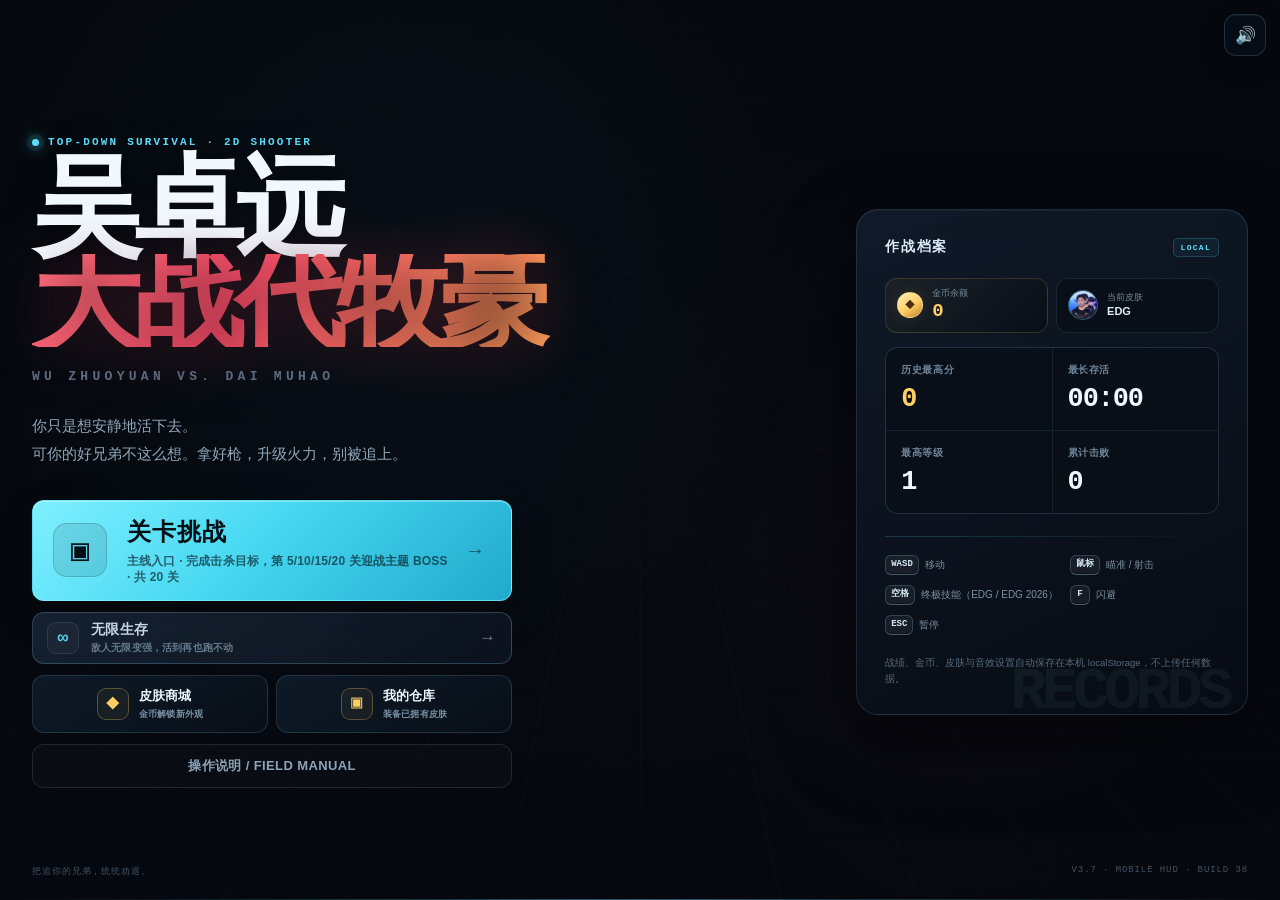
==== commit 92f27947: "Rework mobile landscape HUD layout" ====
--- a/index.html
+++ b/index.html
@@ -58,7 +58,7 @@
   <link rel="preload" as="image" href="assets/effects/nun-fire-slash.png?v=20261020-37">
   <link rel="preload" as="image" href="assets/effects/nun-fire-enchanted.png?v=20261020-37">
   <link rel="preload" as="image" href="assets/effects/nun-fire-greatsword.png?v=20261020-37">
-  <link rel="stylesheet" href="style.css?v=20261020-37">
+  <link rel="stylesheet" href="style.css?v=20261023-1">
   <link rel="icon" href="data:image/svg+xml,%3Csvg xmlns='http://www.w3.org/2000/svg' viewBox='0 0 64 64'%3E%3Ccircle cx='32' cy='32' r='30' fill='%230b1119' stroke='%235de1ff' stroke-width='4'/%3E%3Ccircle cx='32' cy='24' r='10' fill='%235de1ff'/%3E%3Cpath d='M14 55c2-13 9-19 18-19s16 6 18 19' fill='%235de1ff'/%3E%3C/svg%3E">
   <link rel="apple-touch-icon" sizes="180x180" href="assets/apple-touch-icon.png">
   <link rel="icon" type="image/png" sizes="192x192" href="assets/icon-192.png">
@@ -322,7 +322,7 @@
       </div>
       <div class="menu-footer">
         <span>把追你的兄弟，统统劝退。</span>
-        <span class="menu-footer-version">v3.6 · CG DECODE · BUILD 37</span>
+        <span class="menu-footer-version">v3.7 · MOBILE HUD · BUILD 38</span>
       </div>
     </section>
 
@@ -606,14 +606,6 @@
       <span class="joystick-label">移动</span>
     </div>
 
-    <div id="aimJoystick" class="joystick aim-joystick">
-      <div id="aimStick" class="joystick-base aim-base">
-        <span class="joystick-cross"></span>
-        <div id="aimKnob" class="joystick-knob"></div>
-      </div>
-      <span class="joystick-label">瞄准</span>
-    </div>
-
     <div class="touch-actions">
       <button id="fireBtn" class="touch-button fire-button" type="button" aria-label="射击">开火</button>
       <button id="dashBtn" class="touch-button dash-button" type="button" aria-label="冲刺">冲刺</button>
@@ -632,8 +624,8 @@
     </div>
   </div>
 
-  <script src="events.js?v=20261020-37" defer></script>
-  <script src="forms.js?v=20261020-37" defer></script>
-  <script src="game.js?v=20261020-37" defer></script>
+  <script src="events.js?v=20261023-1" defer></script>
+  <script src="forms.js?v=20261023-1" defer></script>
+  <script src="game.js?v=20261023-1" defer></script>
 </body>
 </html>
--- a/style.css
+++ b/style.css
@@ -4826,3 +4826,139 @@
 .boss-video-screen {
   contain: strict;
 }
+
+/* =========================================================
+   手机横屏最终布局（参考布局图，仅调整位置、尺寸与间距）
+   桌面端不命中 body.touch，保持原布局。
+   ========================================================= */
+@media (orientation: landscape) {
+  body.touch {
+    --tc-edge-x: max(10px, env(safe-area-inset-right));
+    --tc-edge-b: max(10px, env(safe-area-inset-bottom));
+    --tc-small: clamp(42px, 12vh, 58px);
+    --tc-fire: clamp(112px, 32vh, 164px);
+    --tc-skill: clamp(48px, 13.5vh, 72px);
+  }
+
+  /* 右侧原瞄准摇杆移除；左侧移动摇杆放大并略向右。 */
+  body.touch .aim-joystick {
+    display: none !important;
+  }
+
+  body.touch .move-joystick {
+    left: max(28px, env(safe-area-inset-left)) !important;
+    bottom: max(20px, env(safe-area-inset-bottom)) !important;
+  }
+
+  body.touch .move-joystick .joystick-base {
+    width: clamp(132px, 20.5vw, 190px) !important;
+    height: clamp(132px, 20.5vw, 190px) !important;
+  }
+
+  body.touch .move-joystick .joystick-knob {
+    width: clamp(52px, 9vw, 80px) !important;
+    height: clamp(52px, 9vw, 80px) !important;
+  }
+
+  /* 操作按钮使用整屏定位层。 */
+  body.touch .touch-actions {
+    position: absolute !important;
+    inset: 0 !important;
+    width: auto !important;
+    height: auto !important;
+    transform: none !important;
+  }
+
+  /* 右侧三小键：冲刺、切枪、换弹，按尺寸堆叠，避免互相覆盖。 */
+  body.touch .small-button,
+  body.touch .dash-button {
+    right: calc(2% + env(safe-area-inset-right)) !important;
+    width: var(--tc-small) !important;
+    height: var(--tc-small) !important;
+    min-width: 0 !important;
+    border-radius: 50% !important;
+    font-size: clamp(9px, 2.1vh, 12px) !important;
+  }
+
+  body.touch .dash-button {
+    bottom: 10% !important;
+  }
+
+  body.touch .switch-button {
+    bottom: calc(10% + var(--tc-small) + 6px) !important;
+  }
+
+  body.touch .reload-button {
+    bottom: calc(10% + (var(--tc-small) + 6px) * 2) !important;
+  }
+
+  /* 开火键放大并占据右下原摇杆区域，和三小键留出固定间距。 */
+  body.touch .fire-button {
+    right: calc(2% + var(--tc-small) + 8px + env(safe-area-inset-right)) !important;
+    bottom: 18% !important;
+    width: var(--tc-fire) !important;
+    height: var(--tc-fire) !important;
+    font-size: clamp(14px, 3vh, 19px) !important;
+  }
+
+  /* Q/E/R 围绕开火键：Q 左下、E 左上、R 上方。 */
+  body.touch[data-state="playing"] .skill-bar {
+    position: fixed !important;
+    inset: 0 !important;
+    width: 100% !important;
+    height: 100% !important;
+    display: block !important;
+    transform: none !important;
+    pointer-events: none !important;
+    z-index: 46;
+  }
+
+  body.touch .skill-bar .skill-slot {
+    position: absolute !important;
+    width: var(--tc-skill) !important;
+    height: var(--tc-skill) !important;
+    border-radius: clamp(12px, 2.2vh, 18px) !important;
+  }
+
+  body.touch .skill-bar .skill-q {
+    left: auto !important;
+    top: auto !important;
+    right: calc(2% + var(--tc-small) + 8px + var(--tc-fire) + 10px + env(safe-area-inset-right)) !important;
+    bottom: 18% !important;
+  }
+
+  body.touch .skill-bar .skill-e {
+    left: auto !important;
+    top: auto !important;
+    right: calc(2% + var(--tc-small) + 8px + var(--tc-fire) + 2px + env(safe-area-inset-right)) !important;
+    bottom: calc(18% + var(--tc-skill) + 8px) !important;
+  }
+
+  body.touch .skill-bar .skill-r {
+    left: auto !important;
+    top: auto !important;
+    right: calc(2% + var(--tc-small) + 52px + env(safe-area-inset-right)) !important;
+    bottom: calc(18% + var(--tc-fire) + 8px) !important;
+  }
+
+  body.touch .skill-bar .skill-timer {
+    font-size: clamp(13px, 3vh, 18px) !important;
+  }
+
+  body.touch .skill-bar .skill-name {
+    display: none !important;
+  }
+
+  body.touch .skill-bar .skill-key {
+    top: 2px !important;
+    left: 4px !important;
+    font-size: clamp(8px, 1.7vh, 10px) !important;
+  }
+
+  body.touch .skill-bar .skill-lock-note {
+    position: absolute;
+    left: 50%;
+    bottom: calc(var(--tc-edge-b) + 4px);
+    transform: translateX(-50%);
+  }
+}
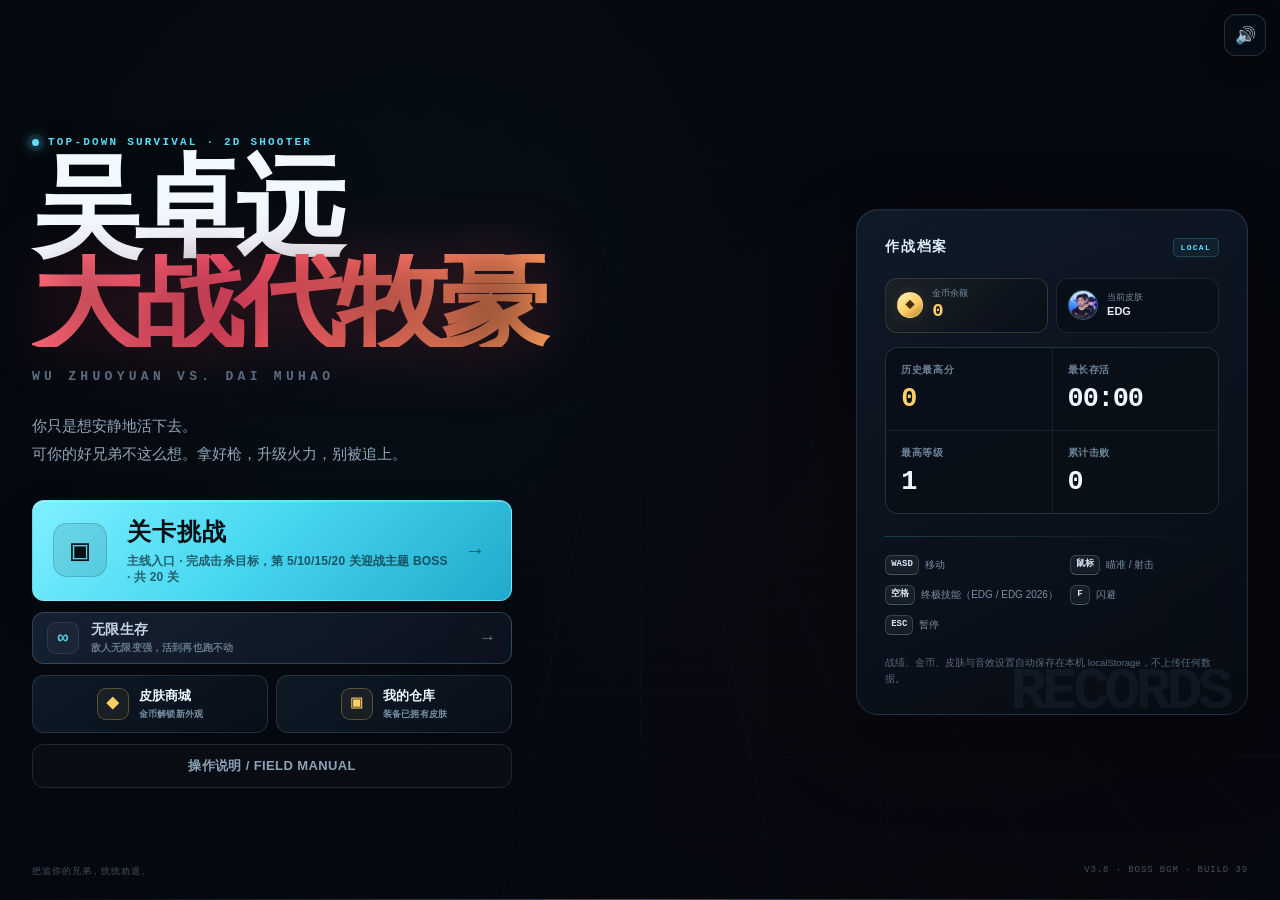
==== commit d4bd2ef5: "Add shared boss battle music" ====
--- a/index.html
+++ b/index.html
@@ -58,7 +58,7 @@
   <link rel="preload" as="image" href="assets/effects/nun-fire-slash.png?v=20261020-37">
   <link rel="preload" as="image" href="assets/effects/nun-fire-enchanted.png?v=20261020-37">
   <link rel="preload" as="image" href="assets/effects/nun-fire-greatsword.png?v=20261020-37">
-  <link rel="stylesheet" href="style.css?v=20261023-1">
+  <link rel="stylesheet" href="style.css?v=20261023-2">
   <link rel="icon" href="data:image/svg+xml,%3Csvg xmlns='http://www.w3.org/2000/svg' viewBox='0 0 64 64'%3E%3Ccircle cx='32' cy='32' r='30' fill='%230b1119' stroke='%235de1ff' stroke-width='4'/%3E%3Ccircle cx='32' cy='24' r='10' fill='%235de1ff'/%3E%3Cpath d='M14 55c2-13 9-19 18-19s16 6 18 19' fill='%235de1ff'/%3E%3C/svg%3E">
   <link rel="apple-touch-icon" sizes="180x180" href="assets/apple-touch-icon.png">
   <link rel="icon" type="image/png" sizes="192x192" href="assets/icon-192.png">
@@ -322,7 +322,7 @@
       </div>
       <div class="menu-footer">
         <span>把追你的兄弟，统统劝退。</span>
-        <span class="menu-footer-version">v3.7 · MOBILE HUD · BUILD 38</span>
+        <span class="menu-footer-version">v3.8 · BOSS BGM · BUILD 39</span>
       </div>
     </section>
 
@@ -624,8 +624,8 @@
     </div>
   </div>
 
-  <script src="events.js?v=20261023-1" defer></script>
-  <script src="forms.js?v=20261023-1" defer></script>
-  <script src="game.js?v=20261023-1" defer></script>
+  <script src="events.js?v=20261023-2" defer></script>
+  <script src="forms.js?v=20261023-2" defer></script>
+  <script src="game.js?v=20261023-2" defer></script>
 </body>
 </html>
